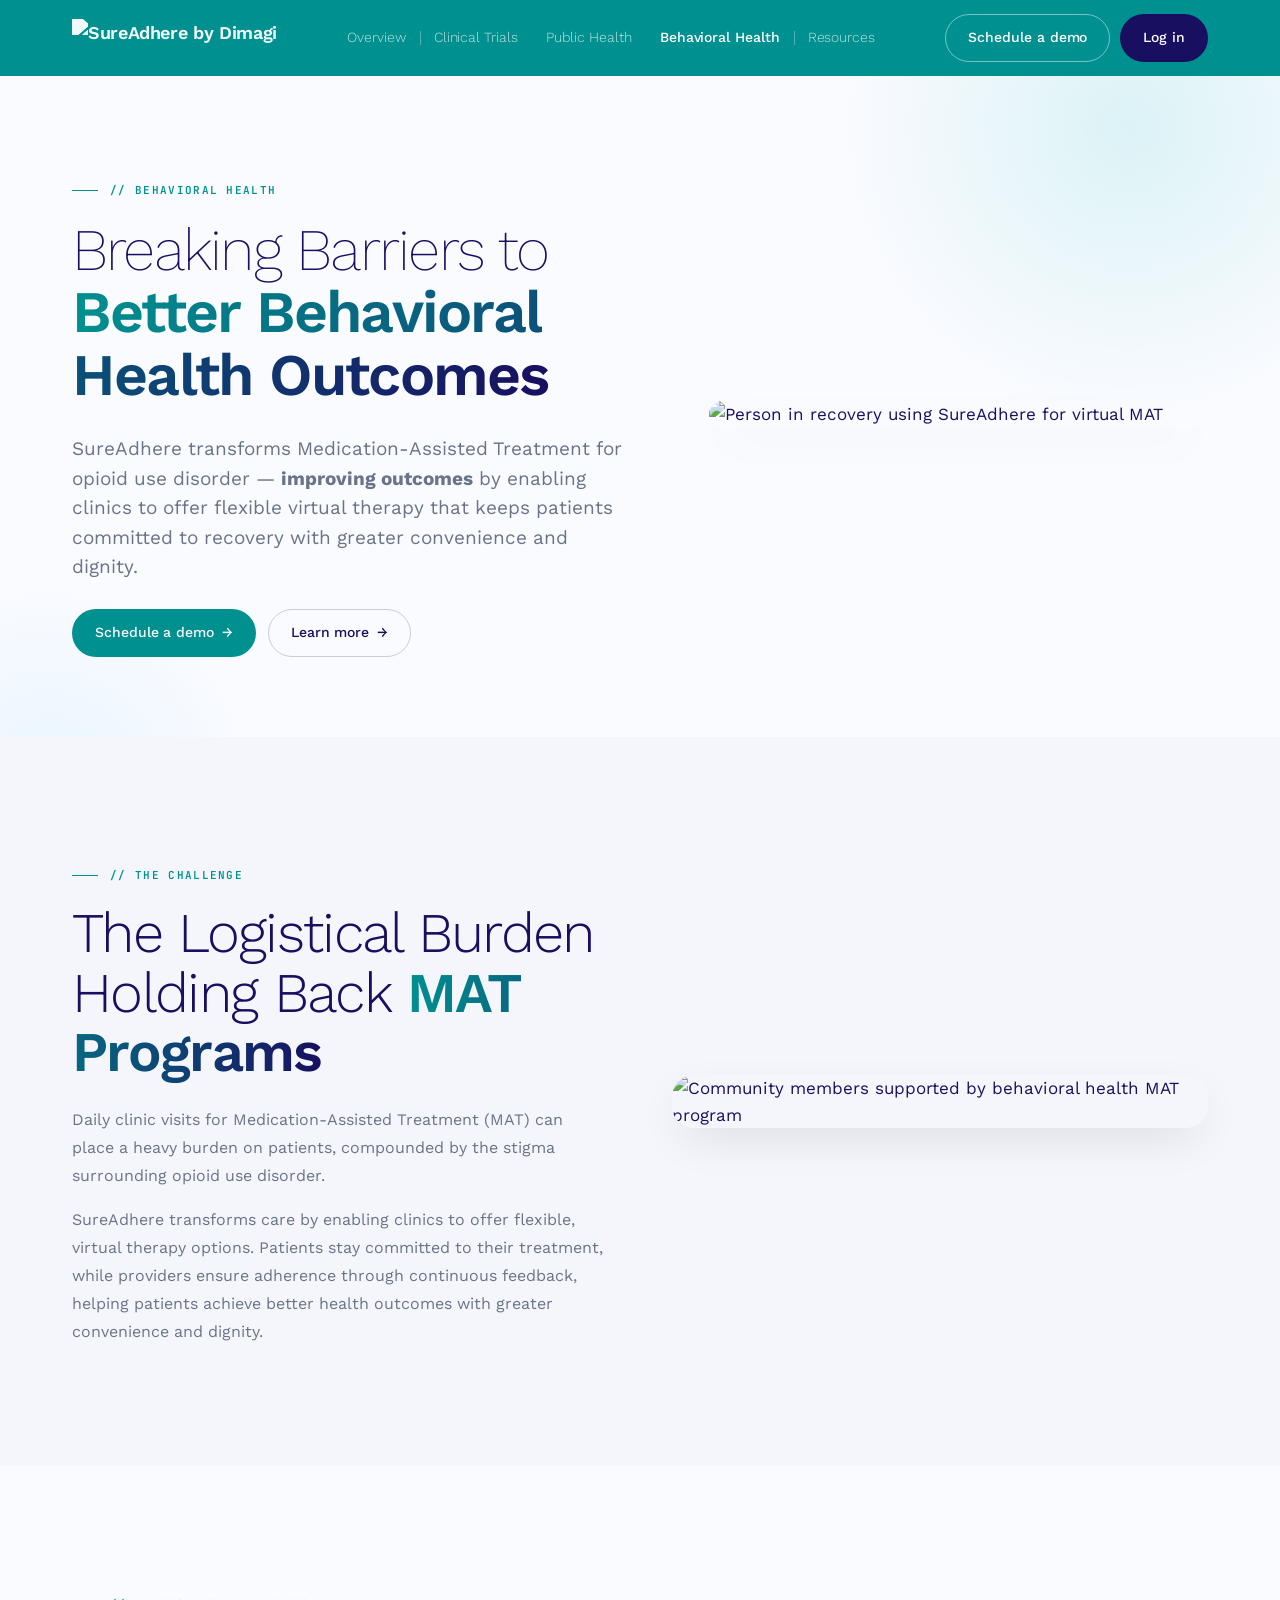
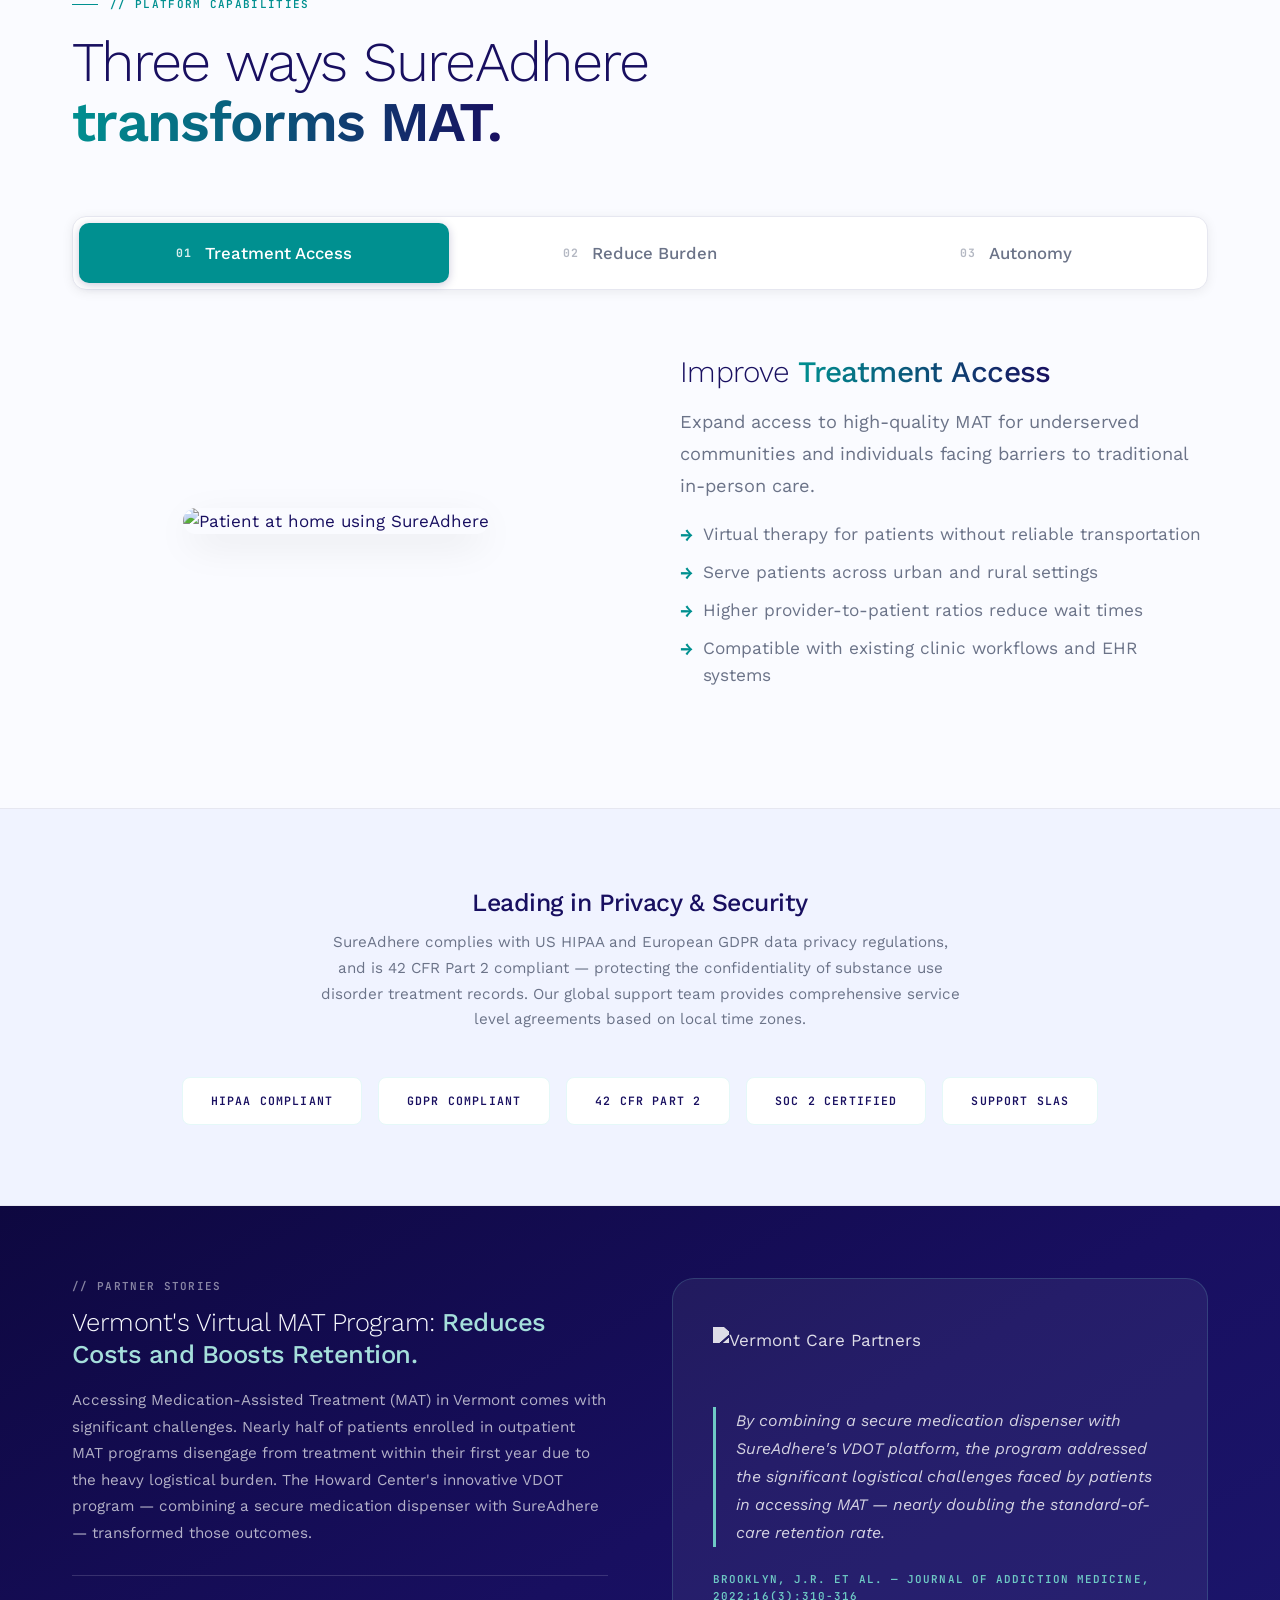
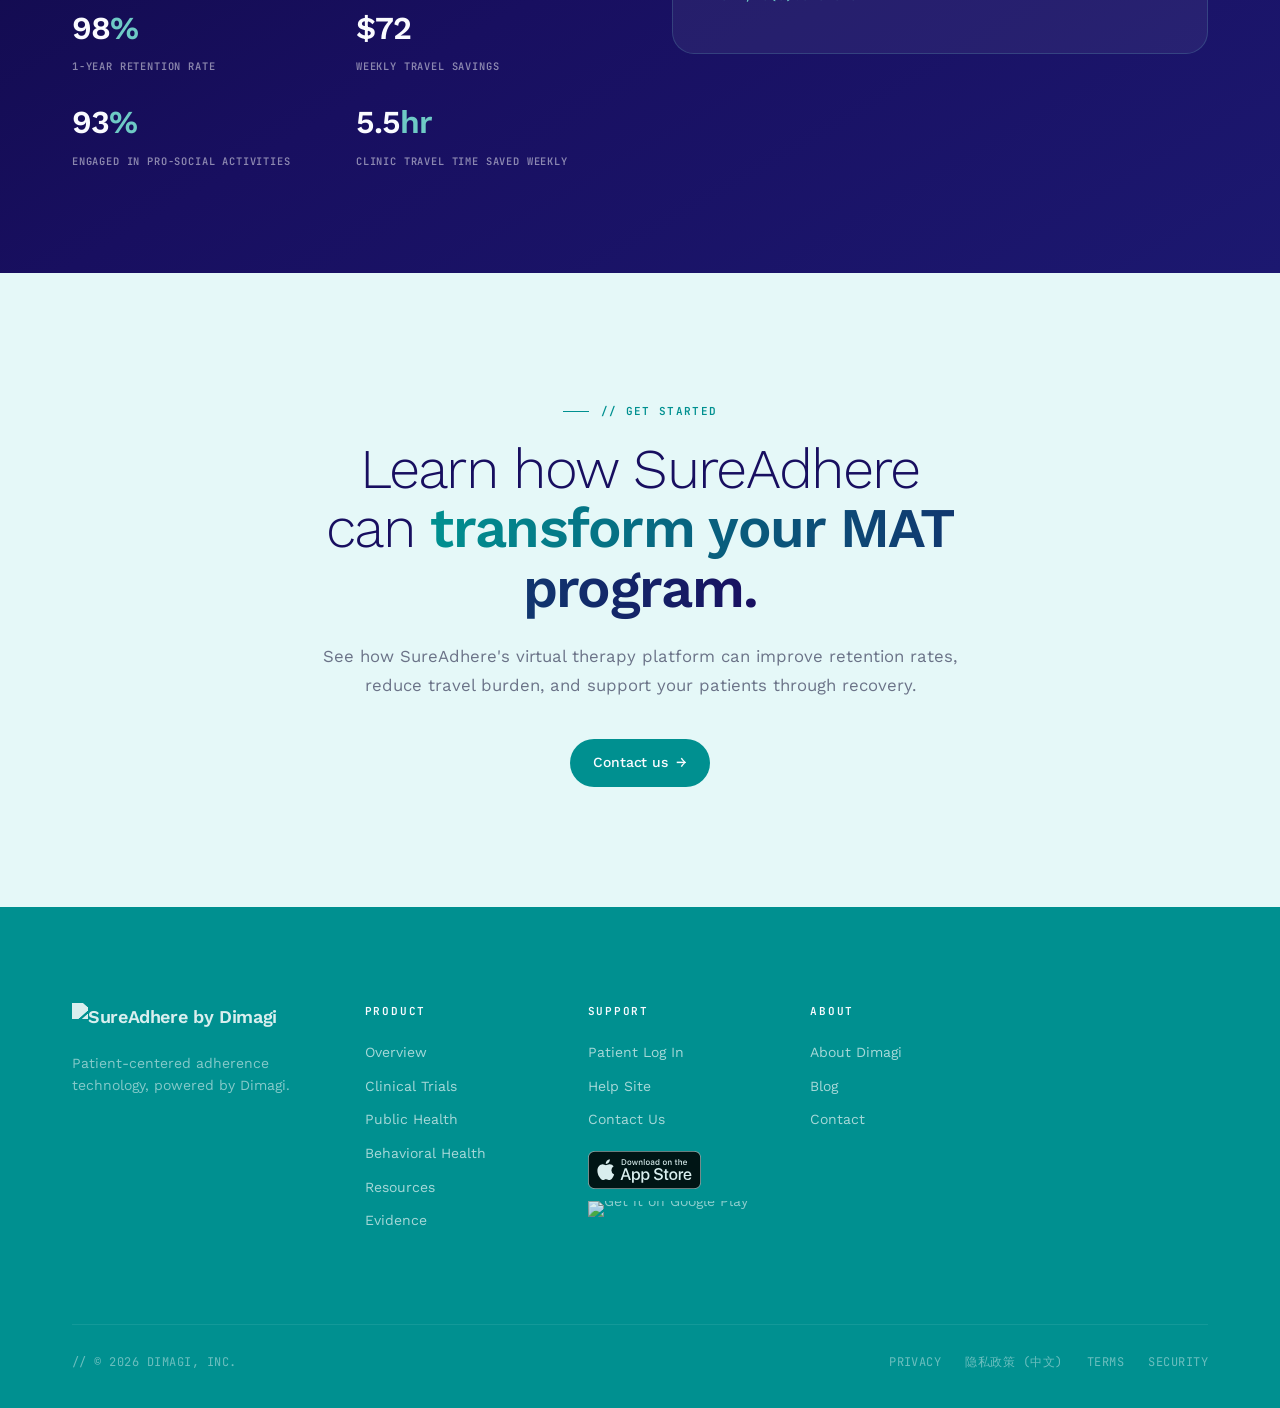
==== behavioral-health/index.html @ 82d75283 "Update SureAdhere homepage video embed and site-wide copy improvements Reverts browser chrome frame " ====
<!doctype html>
<html lang="en">
<head>
<meta charset="utf-8" />
<link rel="icon" type="image/png" href="../assets/favicon.png">
<meta name="viewport" content="width=device-width, initial-scale=1" />
<title>SureAdhere for Behavioral Health — Virtual MAT for Opioid Use Disorder</title>
<meta name="description" content="SureAdhere enables clinics to offer flexible virtual Medication-Assisted Treatment, reducing travel burden, doubling retention rates, and improving outcomes for opioid use disorder.">

<meta property="og:type" content="website">
<meta property="og:url" content="https://dimagi.com/sureadhere-behavioral-health/">
<meta property="og:title" content="SureAdhere for Behavioral Health — Virtual MAT for Opioid Use Disorder">
<meta property="og:description" content="SureAdhere transforms MAT care, reducing travel burden, doubling retention rates, and improving outcomes for opioid use disorder.">
<meta property="og:image" content="../assets/images/hero-behavioral-health.jpg">
<meta name="twitter:card" content="summary_large_image">
<link rel="preconnect" href="https://fonts.googleapis.com">
<link rel="preconnect" href="https://fonts.gstatic.com" crossorigin>
<link href="https://fonts.googleapis.com/css2?family=Work+Sans:wght@200;300;400;500;600;700&family=JetBrains+Mono:wght@400;500;600&display=swap" rel="stylesheet">
<link rel="stylesheet" href="../assets/styles.css">
<style>
  /* ── Benefit trio ── */
  .benefit-grid {
    display: grid;
    grid-template-columns: repeat(3, 1fr);
    gap: 24px;
    margin-top: 48px;
  }
  .benefit-card {
    background: var(--paper-2);
    border: 1px solid var(--line);
    border-radius: var(--radius-lg);
    padding: 40px 36px;
    display: flex;
    flex-direction: column;
    gap: 14px;
    text-align: center;
    align-items: center;
  }
  .benefit-card img {
    width: 64px; height: 64px;
    object-fit: contain;
  }
  .benefit-card h3 {
    font-size: 1.1rem;
    font-weight: 500;
  }
  .benefit-card p {
    font-size: 0.92rem;
    color: var(--muted);
    line-height: 1.7;
  }
  @media (max-width: 860px) {
    .benefit-grid { grid-template-columns: 1fr; }
  }

  /* ── Impact stats ── */
  .impact-stats {
    display: grid;
    grid-template-columns: repeat(3, 1fr);
    gap: 24px;
    margin-top: 48px;
  }
  .impact-stat {
    background: var(--paper-2);
    border: 1px solid var(--line);
    border-radius: var(--radius-lg);
    padding: 40px 32px;
    text-align: center;
  }
  .impact-stat-val {
    font-size: clamp(2.4rem, 4vw, 3.2rem);
    font-weight: 700;
    line-height: 1;
    background: var(--grad-text);
    -webkit-background-clip: text;
    -webkit-text-fill-color: transparent;
    background-clip: text;
    margin-bottom: 10px;
  }
  .impact-stat-label {
    font-size: 0.88rem;
    color: var(--muted);
    line-height: 1.5;
  }
  .impact-stat-cite {
    font-family: var(--mono);
    font-size: 0.68rem;
    color: var(--muted-soft);
    margin-top: 8px;
    letter-spacing: 0.04em;
  }
  @media (max-width: 860px) {
    .impact-stats { grid-template-columns: 1fr 1fr; }
  }
  @media (max-width: 500px) {
    .impact-stats { grid-template-columns: 1fr; }
  }

  /* ── Compliance band (matches Clinical Trials) ── */
  .ct-compliance-band {
    background: var(--paper-cool);
    border-top: 1px solid var(--line);
    border-bottom: 1px solid var(--line);
    padding: 80px 0;
  }
  .ct-compliance-head {
    text-align: center;
    margin-bottom: 44px;
  }
  .ct-compliance-head h3 {
    font-size: 1.55rem;
    font-weight: 500;
    margin: 0 0 12px;
  }
  .ct-compliance-head p {
    color: var(--muted);
    font-size: 0.95rem;
    max-width: 640px;
    margin: 0 auto;
    line-height: 1.7;
  }
  .ct-compliance-items {
    display: flex;
    align-items: center;
    justify-content: center;
    gap: 16px;
    flex-wrap: wrap;
  }
  .ct-compliance-badge {
    font-family: var(--mono);
    font-size: 0.72rem;
    font-weight: 600;
    letter-spacing: 0.1em;
    text-transform: uppercase;
    color: var(--indigo-deep);
    background: var(--paper-2);
    border: 1px solid var(--indigo-soft);
    border-radius: var(--radius-sm);
    padding: 14px 28px;
  }

  /* ── Partner stories (dark purple) ── */
  .partner-stories-dark {
    background: linear-gradient(150deg, #0E0840 0%, #180F60 50%, #1C1870 100%);
    padding: 72px 0;
    color: var(--paper);
  }
  .partner-stories-dark .eyebrow { color: rgba(255,255,255,0.5); }
  .partner-stories-dark .section-title { color: var(--paper); }
  .partner-stories-dark .section-title em {
    background: linear-gradient(90deg, #6ECAC5 0%, #A5DFDB 100%);
    -webkit-background-clip: text;
    -webkit-text-fill-color: transparent;
    background-clip: text;
  }
  .story-featured {
    display: grid;
    grid-template-columns: 1fr 1fr;
    gap: 64px;
    align-items: start;
    margin-top: 0;
  }
  .story-featured-copy .story-label {
    font-family: var(--mono);
    font-size: 0.68rem;
    font-weight: 700;
    letter-spacing: 0.14em;
    text-transform: uppercase;
    color: #6ECAC5;
    margin-bottom: 16px;
  }
  .story-featured-copy h3 {
    font-size: clamp(1.3rem, 2vw, 1.7rem);
    font-weight: 300;
    letter-spacing: -0.02em;
    color: var(--paper);
    margin-bottom: 16px;
    line-height: 1.25;
  }
  .story-featured-copy h3 em {
    font-style: normal;
    font-weight: 500;
    color: #A5DFDB;
    background: none;
    -webkit-background-clip: unset;
    background-clip: unset;
    -webkit-text-fill-color: #A5DFDB;
  }
  .story-featured-copy > p {
    font-size: 0.95rem;
    color: rgba(255,255,255,0.68);
    line-height: 1.75;
    margin: 0 0 28px;
  }
  .story-stats {
    display: grid;
    grid-template-columns: repeat(2, 1fr);
    gap: 24px 32px;
    padding-top: 28px;
    border-top: 1px solid rgba(255,255,255,0.15);
    margin-bottom: 32px;
  }
  .story-stat-num {
    font-size: 2rem;
    font-weight: 600;
    letter-spacing: -0.03em;
    color: var(--paper);
  }
  .story-stat-num span { color: #6ECAC5; }
  .story-stat-lbl {
    font-family: var(--mono);
    font-size: 0.65rem;
    font-weight: 600;
    letter-spacing: 0.08em;
    text-transform: uppercase;
    color: rgba(255,255,255,0.5);
    margin-top: 5px;
  }
  .story-featured-visual {
    background: rgba(255,255,255,0.06);
    border: 1px solid rgba(110,202,197,0.2);
    border-radius: var(--radius-lg);
    padding: 48px 40px;
    display: flex;
    flex-direction: column;
    gap: 24px;
  }
  .story-featured-logo {
    height: 56px;
    width: auto;
    object-fit: contain;
    filter: brightness(0) invert(1);
    opacity: 0.85;
    align-self: flex-start;
  }
  .story-quote-text {
    font-size: 1rem;
    line-height: 1.75;
    color: rgba(255,255,255,0.8);
    font-style: italic;
    border-left: 3px solid #6ECAC5;
    padding-left: 20px;
    margin: 0;
  }
  .story-quote-attr {
    font-family: var(--mono);
    font-size: 0.68rem;
    font-weight: 600;
    letter-spacing: 0.1em;
    text-transform: uppercase;
    color: #6ECAC5;
  }
  @media (max-width: 860px) {
    .story-featured { grid-template-columns: 1fr; gap: 40px; }
  }
</style>
</head>
<body class="page--solutions">

<!-- ───── NAV ───── -->
<div class="nav-wrap">
  <div class="container">
    <nav class="primary">
      <a class="logo" href="../index.html">
        <img src="../assets/images/sureadhere-logo-full-color.png" alt="SureAdhere by Dimagi" style="height:38px;width:auto;filter:brightness(0) invert(1);opacity:0.95;">
      </a>
      <div class="nav-links">
        <a href="../index.html">Overview</a>
        <a href="../clinical-trials/index.html" class="nav-sep">Clinical Trials</a>
        <a href="../public-health/index.html">Public Health</a>
        <a href="../behavioral-health/index.html" class="nav-active">Behavioral Health</a>
        <a href="../resources/index.html" class="nav-sep">Resources</a>
      </div>
      <div class="nav-cta">
        <a class="btn btn-ghost" href="https://dimagi.com/contact/" target="_blank" rel="noopener">Schedule a demo</a>
        <a class="btn btn-primary" href="https://sureadhere.b2clogin.com//sureadhere.onmicrosoft.com/oauth2/v2.0/authorize?p=B2C_1_Conditional_MFA&client_id=38aa61ae-2f80-49d8-8566-8aa090b2711f&nonce=defaultNonce&redirect_uri=https%3A%2F%2Fsecure.sureadhere.com&scope=openid&response_type=id_token&prompt=login" target="_blank" rel="noopener">Log in</a>
      </div>
      <button class="nav-hamburger" aria-label="Open menu">
        <span></span><span></span><span></span>
      </button>
    </nav>
  </div>
</div>

<!-- ───── HERO ───── -->
<section class="hero" style="padding:96px 0 80px;">
  <div class="container">
    <div class="hero-grid">
      <div>
        <span class="eyebrow">// BEHAVIORAL HEALTH</span>
        <h1 class="hero-title">
          Breaking Barriers to <em>Better Behavioral Health Outcomes</em>
        </h1>
        <p class="hero-sub">
          SureAdhere transforms Medication-Assisted Treatment for opioid use disorder — <strong>improving outcomes</strong> by enabling clinics to offer flexible virtual therapy that keeps patients committed to recovery with greater convenience and dignity.
        </p>
        <div class="hero-ctas">
          <a class="btn btn-indigo btn-arrow" href="https://dimagi.com/contact/" target="_blank" rel="noopener">Schedule a demo</a>
          <a class="btn btn-ghost btn-arrow" href="#features">Learn more</a>
        </div>
      </div>
      <div class="hero-image">
        <img src="../assets/images/hero-behavioral-health.jpg" alt="Person in recovery using SureAdhere for virtual MAT" style="border-radius:var(--radius-lg);box-shadow:0 16px 48px -12px rgba(0,0,0,0.18);">
      </div>
    </div>
  </div>
</section>

<!-- ───── INTRO COPY ───── -->
<section class="section warm">
  <div class="container">
    <div style="display:grid;grid-template-columns:1fr 1fr;gap:64px;align-items:center;">
      <div>
        <span class="eyebrow">// THE CHALLENGE</span>
        <h2 class="section-title">The Logistical Burden Holding Back <em>MAT Programs</em></h2>
        <p style="color:var(--muted);font-size:1rem;line-height:1.75;margin:24px 0 16px;">
          Daily clinic visits for Medication-Assisted Treatment (MAT) can place a heavy burden on patients, compounded by the stigma surrounding opioid use disorder.
        </p>
        <p style="color:var(--muted);font-size:1rem;line-height:1.75;margin:0;">
          SureAdhere transforms care by enabling clinics to offer flexible, virtual therapy options. Patients stay committed to their treatment, while providers ensure adherence through continuous feedback, helping patients achieve better health outcomes with greater convenience and dignity.
        </p>
      </div>
      <div>
        <img src="../assets/images/bh-community.jpg" alt="Community members supported by behavioral health MAT program" style="border-radius:var(--radius-lg);box-shadow:0 16px 48px -12px rgba(0,0,0,0.14);" loading="lazy">
      </div>
    </div>
  </div>
</section>

<!-- ───── HOW IT HELPS (tabs) ───── -->
<style>
  .cap-tabs {
    display: flex; gap: 6px;
    background: #fff; border: 1px solid var(--line);
    border-radius: 14px; padding: 6px;
    box-shadow: 0 2px 12px rgba(0,0,0,0.07);
    margin-bottom: 0;
  }
  .cap-tab {
    flex: 1; display: flex; align-items: center; justify-content: center; gap: 12px;
    padding: 20px 24px; border-radius: 10px;
    border: none; background: transparent; cursor: pointer;
    font-family: var(--sans); font-size: 1.05rem; font-weight: 500;
    color: var(--muted); transition: all 0.2s ease;
  }
  .cap-tab:hover { background: var(--paper-2); color: var(--ink); }
  .cap-tab.active { background: var(--indigo); color: #fff; box-shadow: 0 2px 10px rgba(24,15,96,0.22); }
  .cap-tab-num {
    font-family: var(--mono); font-size: 0.72rem; font-weight: 700;
    letter-spacing: 0.1em; opacity: 0.5;
  }
  .cap-tab.active .cap-tab-num { opacity: 0.85; }
  .cap-panel { display: none; }
  .cap-panel.active {
    display: grid; grid-template-columns: 1fr 1fr;
    gap: 80px; align-items: center; padding-top: 64px;
  }
  .cap-panel-img { order: -1; display: flex; align-items: center; justify-content: center; }
  .cap-panel-img img { max-width: 100%; height: auto; object-fit: contain; display: block; }
  .cap-panel-copy h3 { font-size: 1.86rem; font-weight: 300; letter-spacing: -0.02em; line-height: 1.2; margin: 0 0 16px; }
  .cap-panel-copy h3 em { font-style: normal; font-weight: 500; background: var(--grad-text); -webkit-background-clip: text; -webkit-text-fill-color: transparent; background-clip: text; }
  .cap-panel-copy p { font-size: 1.14rem; color: var(--muted); line-height: 1.75; margin: 0 0 20px; }
  .cap-panel-copy ul { margin: 0; padding: 0; list-style: none; display: flex; flex-direction: column; gap: 10px; }
  .cap-panel-copy ul li { display: flex; align-items: flex-start; gap: 10px; font-size: 1.08rem; color: var(--muted); }
  .cap-panel-copy ul li::before { content: "→"; color: var(--indigo); font-weight: 600; flex-shrink: 0; margin-top: 1px; }
  @media (max-width: 860px) {
    .cap-panel.active { grid-template-columns: 1fr; gap: 36px; }
    .cap-panel-img { order: -1; }
    .cap-tab { font-size: 0.88rem; padding: 14px 12px; }
  }
  @media (max-width: 560px) {
    .cap-tabs { flex-direction: column; border-radius: 10px; gap: 4px; }
    .cap-tab { justify-content: flex-start; border-radius: 8px; padding: 14px 16px; font-size: 0.95rem; }
  }
</style>
<section class="section" id="features">
  <div class="container">
    <div class="section-head">
      <span class="eyebrow">// PLATFORM CAPABILITIES</span>
      <h2 class="section-title">Three ways SureAdhere <em>transforms MAT.</em></h2>
    </div>

    <div class="cap-tabs">
      <button class="cap-tab active" data-tab="bh-tab-access">
        <span class="cap-tab-num">01</span> Treatment Access
      </button>
      <button class="cap-tab" data-tab="bh-tab-burden">
        <span class="cap-tab-num">02</span> Reduce Burden
      </button>
      <button class="cap-tab" data-tab="bh-tab-autonomy">
        <span class="cap-tab-num">03</span> Autonomy
      </button>
    </div>

    <div id="bh-tab-access" class="cap-panel active">
      <div class="cap-panel-copy">
        <h3>Improve <em>Treatment Access</em></h3>
        <p>Expand access to high-quality MAT for underserved communities and individuals facing barriers to traditional in-person care.</p>
        <ul>
          <li>Virtual therapy for patients without reliable transportation</li>
          <li>Serve patients across urban and rural settings</li>
          <li>Higher provider-to-patient ratios reduce wait times</li>
          <li>Compatible with existing clinic workflows and EHR systems</li>
        </ul>
      </div>
      <div class="cap-panel-img">
        <img src="../assets/images/bh-home.webp" alt="Patient at home using SureAdhere" loading="lazy" style="max-height:552px;border-radius:var(--radius-lg);box-shadow:0 12px 40px -8px rgba(0,0,0,0.18);">
      </div>
    </div>

    <div id="bh-tab-burden" class="cap-panel">
      <div class="cap-panel-copy">
        <h3>Reduce <em>Treatment Burden</em></h3>
        <p>Overcome the time, cost, and travel burdens associated with in-person MAT through secure and reliable remote treatment support.</p>
        <ul>
          <li>Patients record doses via video from home — no clinic commute</li>
          <li>Saves patients an average of 5.5 hours of travel per week</li>
          <li>Reduces median weekly travel costs by $72</li>
          <li>Real-time alerts for providers when a dose is missed</li>
        </ul>
      </div>
      <div class="cap-panel-img">
        <img src="../assets/images/bh-step-2.png" alt="SureAdhere web quick actions dashboard" loading="lazy" style="max-height:518px;">
      </div>
    </div>

    <div id="bh-tab-autonomy" class="cap-panel">
      <div class="cap-panel-copy">
        <h3>Increase <em>Autonomy</em></h3>
        <p>Help patients take charge of their recovery with a platform that fits seamlessly into their lives, offering flexibility and convenience throughout treatment.</p>
        <ul>
          <li>Flexible dosing windows that adapt to patients' schedules</li>
          <li>Secure in-app messaging for discreet, stigma-free communication</li>
          <li>Treatment calendar and progress tracking for self-monitoring</li>
          <li>Multilingual and offline-capable for diverse patient needs</li>
        </ul>
      </div>
      <div class="cap-panel-img">
        <img src="../assets/images/bh-step-3.png" alt="SureAdhere patient mobile symptoms screen" loading="lazy" style="max-height:604px;">
      </div>
    </div>

  </div>
</section>

<!-- ───── SECURITY & COMPLIANCE ───── -->
<div class="ct-compliance-band">
  <div class="container">
    <div class="ct-compliance-head">
      <h3>Leading in Privacy &amp; Security</h3>
      <p>SureAdhere complies with US HIPAA and European GDPR data privacy regulations, and is 42 CFR Part 2 compliant — protecting the confidentiality of substance use disorder treatment records. Our global support team provides comprehensive service level agreements based on local time zones.</p>
    </div>
    <div class="ct-compliance-items">
      <span class="ct-compliance-badge">HIPAA Compliant</span>
      <span class="ct-compliance-badge">GDPR Compliant</span>
      <span class="ct-compliance-badge">42 CFR Part 2</span>
      <span class="ct-compliance-badge">SOC 2 Certified</span>
      <span class="ct-compliance-badge">Support SLAs</span>
    </div>
  </div>
</div>

<!-- ───── VERMONT PARTNER STORY ───── -->
<section id="impact" class="partner-stories-dark">
  <div class="container">
    <div class="story-featured">
      <div class="story-featured-copy">
        <span class="eyebrow" style="display:block;margin-bottom:12px;">// PARTNER STORIES</span>
<h3>Vermont's Virtual MAT Program: <em>Reduces Costs and Boosts Retention.</em></h3>
        <p>Accessing Medication-Assisted Treatment (MAT) in Vermont comes with significant challenges. Nearly half of patients enrolled in outpatient MAT programs disengage from treatment within their first year due to the heavy logistical burden. The Howard Center's innovative VDOT program — combining a secure medication dispenser with SureAdhere — transformed those outcomes.</p>
        <div class="story-stats">
          <div>
            <div class="story-stat-num">98<span>%</span></div>
            <div class="story-stat-lbl">1-Year Retention Rate</div>
          </div>
          <div>
            <div class="story-stat-num">$72</div>
            <div class="story-stat-lbl">Weekly Travel Savings</div>
          </div>
          <div>
            <div class="story-stat-num">93<span>%</span></div>
            <div class="story-stat-lbl">Engaged in Pro-Social Activities</div>
          </div>
          <div>
            <div class="story-stat-num">5.5<span>hr</span></div>
            <div class="story-stat-lbl">Clinic Travel Time Saved Weekly</div>
          </div>
        </div>
      </div>

      <div class="story-featured-visual">
        <img class="story-featured-logo" src="../assets/images/logo-vermont-care.png" alt="Vermont Care Partners" loading="lazy">
        <p class="story-quote-text">
          By combining a secure medication dispenser with SureAdhere's VDOT platform, the program addressed the significant logistical challenges faced by patients in accessing MAT — nearly doubling the standard-of-care retention rate.
        </p>
        <div class="story-quote-attr">Brooklyn, J.R. et al. — Journal of Addiction Medicine, 2022;16(3):310-316</div>
      </div>
    </div>
  </div>
</section>


<!-- ───── CTA ───── -->
<section class="section" style="background:var(--indigo-soft);text-align:center;">
  <div class="container" style="max-width:700px;">
    <span class="eyebrow">// GET STARTED</span>
    <h2 class="section-title" style="margin-bottom:24px;">Learn how SureAdhere can <em>transform your MAT program.</em></h2>
    <p style="color:var(--muted);font-size:1.05rem;margin-bottom:40px;line-height:1.7;">
      See how SureAdhere's virtual therapy platform can improve retention rates, reduce travel burden, and support your patients through recovery.
    </p>
    <div style="display:flex;gap:16px;justify-content:center;flex-wrap:wrap;">
      <a class="btn btn-indigo btn-arrow" href="https://dimagi.com/contact/" target="_blank" rel="noopener">Contact us</a>
    </div>
  </div>
</section>

<!-- ───── FOOTER ───── -->
<footer>
  <div class="container">
    <div class="footer-grid">
      <div class="footer-brand">
        <div class="logo" style="gap:10px;">
          <img src="../assets/images/sureadhere-logo-full-color.png" alt="SureAdhere by Dimagi" style="height:30px;width:auto;filter:brightness(0) invert(1);opacity:0.85;">
        </div>
        <p>Patient-centered adherence technology, powered by Dimagi.</p>
      </div>
      <div class="footer-col">
        <h5>Product</h5>
        <ul>
          <li><a href="../index.html">Overview</a></li>
          <li><a href="../clinical-trials/index.html" class="nav-sep">Clinical Trials</a></li>
          <li><a href="../public-health/index.html">Public Health</a></li>
          <li><a href="index.html">Behavioral Health</a></li>
          <li><a href="../resources/index.html" class="nav-sep">Resources</a></li>
          <li><a href="../publications/index.html">Evidence</a></li>
        </ul>
      </div>
      <div class="footer-col">
        <h5>Support</h5>
        <ul>
          <li><a href="https://sureadhere.b2clogin.com//sureadhere.onmicrosoft.com/oauth2/v2.0/authorize?p=B2C_1_Conditional_MFA&client_id=38aa61ae-2f80-49d8-8566-8aa090b2711f&nonce=defaultNonce&redirect_uri=https%3A%2F%2Fsecure.sureadhere.com&scope=openid&response_type=id_token&prompt=login" target="_blank" rel="noopener">Patient Log In</a></li>
          <li><a href="https://dimagi.atlassian.net/wiki/spaces/sa/overview" target="_blank" rel="noopener">Help Site</a></li>
          <li><a href="https://dimagi.com/contact/" target="_blank" rel="noopener">Contact Us</a></li>
        </ul>
          <div class="footer-badges">
            <a href="https://apps.apple.com/us/app/sureadhere-by-dimagi/id6444502883" target="_blank" rel="noopener"><img src="../assets/images/badge-app-store.svg" alt="Download on the App Store" class="badge-apple"></a>
            <a href="https://play.google.com/store/apps/details?id=com.dimagi.sureadhere&hl=en_US" target="_blank" rel="noopener"><img src="../assets/images/badge-google-play.png" alt="Get it on Google Play" class="badge-google"></a>
          </div>
      </div>
      <div class="footer-col">
        <h5>About</h5>
        <ul>
          <li><a href="https://dimagi.com/" target="_blank" rel="noopener">About Dimagi</a></li>
          <li><a href="https://dimagi.com/blog/" target="_blank" rel="noopener">Blog</a></li>
          <li><a href="https://dimagi.com/contact/" target="_blank" rel="noopener">Contact</a></li>
        </ul>
      </div>
    </div>
    <div class="footer-bottom">
      <span>// &copy; 2026 DIMAGI, INC.</span>
      <span style="display:flex;gap:24px;flex-wrap:wrap;">
        <a href="../privacy-policy/index.html">PRIVACY</a>
        <a href="../privacy-policy-chinese/index.html">隐私政策 (中文)</a>
        <a href="https://dimagi.com/terms-of-service/" target="_blank" rel="noopener">TERMS</a>
        <a href="https://dimagi.safebase.us/" target="_blank" rel="noopener">SECURITY</a>
      </span>
    </div>
  </div>
</footer>


<script>
(function () {
  var ham = document.querySelector('.nav-hamburger');
  if (ham) {
    ham.addEventListener('click', function () {
      this.classList.toggle('is-open');
      document.querySelector('.nav-links').classList.toggle('is-open');
      document.querySelector('.nav-cta').classList.toggle('is-open');
    });
  }

  document.querySelectorAll('.cap-tab').forEach(function (btn) {
    btn.addEventListener('click', function () {
      var target = this.getAttribute('data-tab');
      document.querySelectorAll('.cap-tab').forEach(function (t) { t.classList.remove('active'); });
      document.querySelectorAll('.cap-panel').forEach(function (p) { p.classList.remove('active'); });
      this.classList.add('active');
      var panel = document.getElementById(target);
      if (panel) panel.classList.add('active');
    });
  });
})();
</script>
</body>
</html>
---- assets/styles.css ----
:root {
  /* Inks - very deep navy/indigo */
  --ink: #180F60;
  --ink-2: #180F60;
  --deep-purple: #044845;

  /* Light surfaces */
  --paper: #FAFBFF;
  --paper-2: #FFFFFF;
  --paper-warm: #F5F6FB;
  --paper-cool: #F0F3FF;
  --line: #E6E7F0;
  --rule: #C9CCE0;

  /* Brand */
  --indigo: #009090;
  --indigo-deep: #180F60;
  --indigo-soft: #E5F8F8;
  --sky: #50C4FF;
  --sky-tint: #EBF5FF;

  /* Indigo scale (CommCare HQ B5) — for per-page header gradients */
  --indigo-300: #4DBBBA;
  --indigo-400: #009090;
  --indigo-500: #009090;
  --indigo-600: #180F60;

  /* Muted */
  --muted: #6B7388;
  --muted-soft: #9DA3B5;

  /* Gradients */
  --grad: linear-gradient(135deg, var(--indigo-deep) 0%, var(--indigo) 50%, var(--sky) 100%);
  --grad-text: linear-gradient(90deg, #180F60 0%, #009090 55%, #50C4FF 100%);
  --grad-text-on-dark: linear-gradient(90deg, #FFFFFF 0%, #50C4FF 100%);
  --grad-deep: linear-gradient(135deg, #0A0930 0%, #180F60 50%, #1A2060 100%);

  /* Fonts */
  --sans: 'Work Sans', -apple-system, BlinkMacSystemFont, 'Helvetica Neue', Arial, sans-serif;
  --mono: 'JetBrains Mono', 'SF Mono', Menlo, monospace;

  /* Radii */
  --radius-sm: 8px;
  --radius: 14px;
  --radius-lg: 22px;
}
* { box-sizing: border-box; }
html, body { margin: 0; padding: 0; }
body {
  font-family: var(--sans);
  color: var(--ink);
  background: var(--paper);
  font-size: 17px;
  line-height: 1.55;
  -webkit-font-smoothing: antialiased;
  font-weight: 400;
}
a { color: inherit; text-decoration: none; }
a:hover { color: var(--indigo); }
img, svg { max-width: 100%; display: block; }
.container { max-width: 1200px; margin: 0 auto; padding: 0 32px; }

/* Per-page header gradient overrides (override --grad-text scoped to body class) */
body.page--solutions    { --grad-text: linear-gradient(90deg, var(--indigo-500) 0%, var(--indigo-600) 100%); }
body.page--pricing      { --grad-text: linear-gradient(90deg, var(--indigo-400) 0%, var(--indigo-500) 100%); }
body.page--platform     { --grad-text: linear-gradient(90deg, var(--indigo-300) 0%, var(--indigo-400) 100%); }
body.page--get-started  { --grad-text: linear-gradient(90deg, var(--indigo-600) 0%, #180F60 100%); }
body.page--resources    { --grad-text: linear-gradient(90deg, var(--indigo-600) 0%, var(--indigo-500) 100%); }
body.page--enterprise   { --grad-text: linear-gradient(90deg, var(--indigo-600) 0%, var(--indigo-500) 100%); }
body.page--providers    { --grad-text: linear-gradient(90deg, var(--indigo-500) 0%, var(--indigo-400) 100%); }

/* ---- HEADINGS (Connect-style: light weight + gradient em) ---- */
h1, h2 {
  margin: 0;
  color: var(--ink);
  letter-spacing: -0.025em;
  line-height: 1.08;
  font-weight: 300;
}
h3 {
  margin: 0;
  color: var(--ink);
  letter-spacing: -0.02em;
  line-height: 1.15;
  font-weight: 400;
}
h4 {
  margin: 0;
  color: var(--ink);
  font-weight: 500;
  letter-spacing: -0.01em;
}
h1 em, h2 em, h3 em {
  font-style: normal;
  background: var(--grad-text);
  -webkit-background-clip: text;
  -webkit-text-fill-color: transparent;
  background-clip: text;
  font-weight: 600;
}
.on-dark h1 em, .on-dark h2 em, .on-dark h3 em,
.section.dark h1 em, .section.dark h2 em, .section.dark h3 em {
  background: var(--grad-text-on-dark);
  -webkit-background-clip: text;
  -webkit-text-fill-color: transparent;
  background-clip: text;
}

/* ---- EYEBROW (mono, bar prefix) ---- */
.eyebrow {
  display: inline-flex;
  align-items: center;
  gap: 12px;
  font-family: var(--mono);
  font-size: 11px;
  font-weight: 600;
  letter-spacing: 0.12em;
  text-transform: uppercase;
  color: var(--indigo);
  margin-bottom: 20px;
}
.eyebrow::before {
  content: '';
  width: 26px;
  height: 1px;
  background: var(--indigo);
}
.eyebrow.on-dark { color: rgba(80,196,255,0.85); }
.eyebrow.on-dark::before { background: rgba(80,196,255,0.7); }
.eyebrow.muted { color: var(--muted); }
.eyebrow.muted::before { background: var(--muted); }

/* ---- NAV ---- */
.nav-wrap {
  position: sticky; top: 0; z-index: 50;
  background: #009090;
  border-bottom: none;
}
nav.primary {
  display: flex; align-items: center; justify-content: space-between;
  height: 76px;
}
.logo {
  display: flex; align-items: center; gap: 10px;
  font-weight: 600; font-size: 18px; letter-spacing: -0.02em;
  color: #fff;
}
.nav-wrap .logo-img { filter: brightness(0) invert(1); opacity: 0.95; }
.logo-img {
  height: 36px; width: auto;
  display: block;
}
.logo-img.invert {
  filter: brightness(0) invert(1);
  opacity: 0.95;
}
/* legacy CSS-drawn mark, kept as fallback */
.logo-mark {
  width: 32px; height: 32px;
  background: var(--grad);
  border-radius: 8px;
  position: relative;
}
.logo-mark::after {
  content: ""; position: absolute; inset: 7px;
  background: rgba(255,255,255,0.95);
  clip-path: polygon(0 60%, 30% 60%, 30% 30%, 60% 30%, 60% 0, 100% 0, 100% 100%, 0 100%);
  border-radius: 2px;
}
.nav-links {
  display: flex; gap: 28px; align-items: center;
  font-size: 14px; font-weight: 300;
  letter-spacing: -0.005em;
}
.nav-links a { color: rgba(255,255,255,0.75); transition: color 120ms; }
.nav-links a:hover { color: #fff; }
.nav-links a:active { color: rgba(255,255,255,0.6); }
.nav-links a.nav-active { color: #fff; font-weight: 500; }

/* ---- SOLUTIONS INLINE GROUP ---- */
.nav-sol-group {
  display: flex;
  align-items: center;
  gap: 18px;
  border-left: 1px solid rgba(255,255,255,0.18);
  border-right: 1px solid rgba(255,255,255,0.18);
  padding: 0 24px;
}
.nav-sol-label {
  font-size: 9px;
  font-weight: 600;
  letter-spacing: 0.14em;
  text-transform: uppercase;
  color: rgba(255,255,255,0.4);
  white-space: nowrap;
  flex-shrink: 0;
  text-decoration: none;
  transition: color 120ms;
}
.nav-sol-label:hover { color: rgba(255,255,255,0.72); }
.nav-links .nav-sol-label { color: rgba(255,255,255,0.4); }
.nav-links .nav-sol-label:hover { color: rgba(255,255,255,0.72); }

/* ---- NAV SECTION DIVIDERS ---- */
.nav-links a.nav-sep {
  position: relative;
}
.nav-links a.nav-sep::before {
  content: '';
  position: absolute;
  left: -14px;
  top: 50%;
  transform: translateY(-50%);
  height: 14px;
  width: 1px;
  background: rgba(255,255,255,0.3);
}

.nav-cta { display: flex; gap: 10px; align-items: center; }
.nav-wrap .btn-ghost { color: #fff; border-color: rgba(255,255,255,0.45); }
.nav-wrap .btn-ghost:hover { border-color: #fff; }
.nav-wrap .btn-primary { background: #180F60; color: #fff; }
.nav-wrap .btn-primary:hover { background: #0F0A45; transform: translateY(-1px); }

/* ---- MOBILE NAV HAMBURGER ---- */
.nav-hamburger {
  display: none;
  flex-direction: column;
  justify-content: center;
  align-items: center;
  gap: 5px;
  background: none;
  border: none;
  cursor: pointer;
  padding: 8px;
  margin-left: 8px;
  border-radius: 6px;
}
.nav-hamburger span {
  display: block;
  width: 22px;
  height: 2px;
  background: rgba(255,255,255,0.9);
  border-radius: 2px;
  transition: transform 0.22s ease, opacity 0.22s ease;
  transform-origin: center;
}
.nav-hamburger.is-open span:nth-child(1) { transform: translateY(7px) rotate(45deg); }
.nav-hamburger.is-open span:nth-child(2) { opacity: 0; transform: scaleX(0); }
.nav-hamburger.is-open span:nth-child(3) { transform: translateY(-7px) rotate(-45deg); }

.btn {
  display: inline-flex; align-items: center; gap: 8px;
  padding: 12px 22px; border-radius: 999px;
  font-weight: 500; font-size: 14px;
  font-family: inherit;
  transition: all 150ms ease;
  border: 1px solid transparent; cursor: pointer;
  white-space: nowrap;
  letter-spacing: -0.005em;
}
.btn-primary {
  background: var(--ink); color: var(--paper);
}
.btn-primary:hover { background: #007575; color: #fff; transform: translateY(-1px); }
.btn-ghost {
  background: transparent; color: var(--ink); border-color: var(--rule);
}
.btn-ghost:hover { background: var(--ink); color: #fff; border-color: var(--ink); transform: translateY(-1px); }
.btn-indigo {
  background: var(--indigo); color: var(--paper);
}
.btn-indigo:hover { background: var(--indigo-deep); color: #fff; transform: translateY(-1px); }
.btn-on-dark {
  background: var(--paper); color: var(--ink);
}
.btn-on-dark:hover { background: #007575; color: #fff; transform: translateY(-1px); }
.btn-arrow::after { content: "→"; font-weight: 500; transition: transform 150ms; }
.btn-arrow:hover::after { transform: translateX(3px); }

/* ---- HERO ---- */
.hero {
  padding: 120px 0 96px;
  position: relative; overflow: hidden;
}
.hero::before {
  content: ""; position: absolute;
  top: -300px; right: -200px; width: 700px; height: 700px;
  background: radial-gradient(circle, rgba(0,182,181,0.12) 0%, transparent 60%);
  pointer-events: none;
}
.hero::after {
  content: ""; position: absolute;
  bottom: -300px; left: -200px; width: 500px; height: 500px;
  background: radial-gradient(circle, rgba(80,196,255,0.10) 0%, transparent 60%);
  pointer-events: none;
}
.hero-grid {
  display: grid; grid-template-columns: 1.15fr 1fr;
  gap: 64px; align-items: center;
  position: relative; z-index: 1;
}
h1.hero-title {
  font-size: clamp(38px, 4.6vw, 60px);
  line-height: 1.06; letter-spacing: -0.03em;
  font-weight: 200;
  margin: 0 0 28px;
}
.hero-sub {
  font-size: 19px; color: var(--muted);
  margin: 0 0 28px; max-width: 560px;
  font-weight: 400;
}
.hero-tagline {
  font-family: var(--mono);
  font-size: 13px; font-weight: 500;
  color: var(--ink-2);
  margin: 0 0 40px;
  padding: 14px 18px;
  background: var(--indigo-soft);
  border-left: 2px solid var(--indigo);
  border-radius: 0 var(--radius-sm) var(--radius-sm) 0;
  letter-spacing: -0.005em;
  display: inline-block;
}
.hero-ctas { display: flex; gap: 12px; flex-wrap: wrap; }

/* Dark hero variant — homepage indigo-saturated header */
.hero.hero-dark {
  background: #009090;
  color: var(--paper);
  padding: 96px 0 88px;
}
.hero.hero-dark::before {
  background: radial-gradient(circle, rgba(80,196,255,0.18) 0%, transparent 60%);
}
.hero.hero-dark::after {
  background: radial-gradient(circle, rgba(255,255,255,0.06) 0%, transparent 60%);
}
.hero.hero-dark h1.hero-title { color: var(--paper); }
.hero.hero-dark h1.hero-title em {
  background: linear-gradient(90deg, #FFFFFF 0%, #A5DFDB 100%);
  -webkit-background-clip: text;
  -webkit-text-fill-color: transparent;
  background-clip: text;
  font-weight: 600;
}
.hero.hero-dark .hero-sub {
  color: rgba(255,255,255,0.78);
  max-width: 600px;
}

/* Ghost button on dark backgrounds */
.btn-ghost-on-dark {
  background: transparent;
  color: var(--paper);
  border: 1px solid rgba(255,255,255,0.32);
}
.btn-ghost-on-dark:hover {
  border-color: rgba(255,255,255,0.6);
  color: #fff;
  background: rgba(255,255,255,0.14);
  transform: translateY(-1px);
}

/* Hero image (right column on dark hero) */
.hero-image {
  position: relative;
  width: 100%;
  display: flex;
  align-items: center;
  justify-content: center;
}
.hero-image img {
  width: 100%;
  height: auto;
  max-width: 560px;
  display: block;
}

/* Demo video in How It Works (legacy) */
.how-video {
  margin: 0 auto 64px;
  max-width: 880px;
}

/* Platform overview · text-left, video-right */
.platform-grid {
  display: grid;
  grid-template-columns: 1fr 1.1fr;
  gap: 72px;
  align-items: center;
}
.platform-copy { max-width: 520px; }
.platform-copy .section-title {
  font-size: clamp(32px, 3.4vw, 44px);
  margin-bottom: 24px;
}
.platform-lede {
  font-size: 17px;
  line-height: 1.6;
  color: var(--ink-2);
  margin: 0 0 28px;
}
.platform-claims {
  display: flex;
  flex-direction: column;
  gap: 6px;
  border-left: 2px solid var(--indigo);
  padding-left: 18px;
}
.platform-claim {
  font-size: 17px;
  color: var(--muted);
  margin: 0;
  line-height: 1.45;
}
.platform-claim strong {
  color: var(--ink);
  font-weight: 600;
  background: var(--grad-text);
  -webkit-background-clip: text;
  -webkit-text-fill-color: transparent;
  background-clip: text;
}
.platform-video { width: 100%; }

/* hero stats strip (Connect-style, light, top of page) */
.hero-stats {
  padding: 0 0 80px;
  background: var(--paper);
}
.hero-stats-grid {
  display: grid;
  grid-template-columns: repeat(4, 1fr);
  border-top: 1px solid var(--line);
  border-bottom: 1px solid var(--line);
}
.hero-stats-cell {
  padding: 32px 24px;
  border-right: 1px solid var(--line);
}
.hero-stats-cell:last-child { border-right: 0; }
.hero-stats-num {
  font-size: clamp(34px, 3.4vw, 44px);
  font-weight: 200;
  line-height: 1;
  letter-spacing: -0.02em;
  color: var(--ink);
  margin-bottom: 12px;
  font-feature-settings: "tnum";
}
.hero-stats-num span { color: var(--indigo); font-weight: 300; }
.hero-stats-lbl {
  font-size: 13px;
  font-weight: 400;
  color: var(--muted);
  line-height: 1.4;
  letter-spacing: 0;
}

/* On-dark variant — embedded in purple hero */
.hero-stats--on-dark {
  padding: 0;
  margin-top: 72px;
  background: transparent;
}
.hero-stats--on-dark .hero-stats-grid {
  border-top: 1px solid rgba(255,255,255,0.18);
  border-bottom: 1px solid rgba(255,255,255,0.18);
}
.hero-stats--on-dark .hero-stats-cell {
  border-right: 1px solid rgba(255,255,255,0.14);
}
.hero-stats--on-dark .hero-stats-cell:last-child { border-right: 0; }
.hero-stats--on-dark .hero-stats-num { color: var(--paper); }
.hero-stats--on-dark .hero-stats-num span { color: var(--sky); }
.hero-stats--on-dark .hero-stats-lbl { color: rgba(255,255,255,0.62); }

/* hero video */
.hero-video {
  position: relative;
  width: 100%;
}
.video-frame {
  position: relative;
  width: 100%;
  aspect-ratio: 16 / 9;
  border-radius: var(--radius-lg);
  overflow: hidden;
  background: var(--ink);
  box-shadow: 0 40px 80px -20px rgba(10,6,32,0.45), 0 16px 32px -8px rgba(10,6,32,0.20);
}
.video-frame::before {
  content: ""; position: absolute; inset: -1px;
  border-radius: var(--radius-lg);
  padding: 1px;
  background: linear-gradient(135deg, rgba(0,182,181,0.40), rgba(80,196,255,0.20) 50%, rgba(10,6,32,0.20));
  -webkit-mask: linear-gradient(#000 0 0) content-box, linear-gradient(#000 0 0);
  -webkit-mask-composite: xor;
  mask-composite: exclude;
  pointer-events: none;
  z-index: 2;
}
.video-frame iframe {
  position: absolute;
  inset: 0;
  width: 100%;
  height: 100%;
  border: 0;
}

/* product mockup */
.product-mock {
  position: relative;
  aspect-ratio: 4 / 5;
  width: 100%;
  background: var(--grad-deep);
  border-radius: var(--radius-lg);
  padding: 28px;
  box-shadow: 0 40px 80px -20px rgba(10,6,32,0.50), 0 16px 32px -8px rgba(10,6,32,0.20);
  overflow: hidden;
}
.product-mock::before {
  content: ""; position: absolute; inset: 0;
  background:
    radial-gradient(circle at 20% 0%, rgba(80,196,255,0.30), transparent 50%),
    radial-gradient(circle at 100% 100%, rgba(0,182,181,0.35), transparent 50%);
  pointer-events: none;
}
.mock-card {
  position: relative; z-index: 1;
  background: rgba(255,255,255,0.97);
  border-radius: 12px;
  padding: 18px;
  margin-bottom: 12px;
  box-shadow: 0 8px 16px -4px rgba(0,0,0,0.15);
}
.mock-card-head {
  display: flex; justify-content: space-between; align-items: center;
  font-size: 12px; color: var(--muted);
  margin-bottom: 14px;
}
.mock-pill {
  display: inline-block; font-size: 11px; font-weight: 600;
  padding: 3px 8px; border-radius: 999px;
  background: var(--indigo-soft); color: var(--indigo-deep);
  font-family: var(--mono); letter-spacing: 0.04em;
}
.mock-form-row {
  display: flex; justify-content: space-between; align-items: center;
  padding: 10px 0; border-bottom: 1px solid var(--line);
  font-size: 13px;
}
.mock-form-row:last-child { border-bottom: 0; }
.mock-form-row strong { font-weight: 600; color: var(--ink); }
.mock-form-row span { color: var(--muted); font-family: var(--mono); font-size: 12px; }
.mock-bar {
  height: 6px; background: var(--line); border-radius: 3px; overflow: hidden;
  margin-top: 10px;
}
.mock-bar > i {
  display: block; height: 100%;
  background: var(--grad);
  border-radius: 3px;
}
.mock-stat-grid {
  display: grid; grid-template-columns: 1fr 1fr; gap: 10px;
  margin-top: 14px;
}
.mock-stat {
  background: var(--paper-warm); border-radius: 8px; padding: 12px 14px;
}
.mock-stat .num { font-size: 22px; font-weight: 500; color: var(--ink); letter-spacing: -0.02em; }
.mock-stat .lbl { font-size: 11px; color: var(--muted); margin-top: 2px; font-family: var(--mono); letter-spacing: 0.04em; }

.mock-floating {
  position: absolute; z-index: 2;
  background: white; border-radius: 12px;
  padding: 14px 18px;
  box-shadow: 0 16px 36px -8px rgba(10,6,32,0.40);
  display: flex; align-items: center; gap: 12px;
  font-size: 14px;
}
.mock-floating.f1 { top: 18%; right: -8%; }
.mock-floating.f2 { bottom: 14%; left: -10%; }
.mock-dot { width: 10px; height: 10px; border-radius: 50%; background: var(--indigo); }
.mock-dot.sky { background: var(--sky); }

/* ---- LOGO MARQUEE ---- */
.logo-strip {
  padding: 72px 0 80px;
  background: var(--paper-warm);
  border-top: 1px solid var(--line);
  border-bottom: 1px solid var(--line);
  overflow: hidden;
}
.logo-strip-label {
  text-align: center;
  font-family: var(--mono);
  font-size: 11px; font-weight: 600;
  letter-spacing: 0.16em;
  text-transform: uppercase;
  color: var(--muted);
  margin: 0 0 44px;
}
.logo-marquee {
  position: relative;
  -webkit-mask-image: linear-gradient(to right, transparent 0%, black 8%, black 92%, transparent 100%);
  mask-image: linear-gradient(to right, transparent 0%, black 8%, black 92%, transparent 100%);
}
.logo-track {
  display: flex; gap: 0;
  animation: marquee 70s linear infinite;
  width: max-content;
}
.logo-set {
  display: flex; align-items: center; gap: 72px;
  flex-shrink: 0; padding-right: 72px;
}
.logo-org {
  font-size: 20px; font-weight: 500;
  color: var(--ink-2);
  white-space: nowrap;
  letter-spacing: -0.01em;
  opacity: 0.85;
  transition: opacity 200ms, color 200ms;
}
.logo-org:hover { opacity: 1; color: var(--indigo); }
.logo-org-img {
  height: 56px;
  width: auto;
  max-width: 220px;
  object-fit: contain;
  filter: grayscale(1) contrast(0.85);
  opacity: 0.55;
  transition: filter 250ms ease, opacity 250ms ease;
  flex-shrink: 0;
}
.logo-org-img:hover {
  filter: grayscale(0) contrast(1);
  opacity: 1;
}
@keyframes marquee {
  from { transform: translateX(0); }
  to { transform: translateX(-50%); }
}

/* ---- STATS (DARK BAND for boldness) ---- */
.stats {
  padding: 120px 0;
  background: var(--ink);
  color: var(--paper);
  position: relative; overflow: hidden;
}
.stats::before {
  content: ""; position: absolute;
  top: -200px; right: -200px; width: 600px; height: 600px;
  background: radial-gradient(circle, rgba(0,182,181,0.30), transparent 60%);
  pointer-events: none;
}
.stats::after {
  content: ""; position: absolute;
  bottom: -200px; left: -100px; width: 500px; height: 500px;
  background: radial-gradient(circle, rgba(80,196,255,0.15), transparent 60%);
  pointer-events: none;
}
.stats > .container { position: relative; z-index: 1; }
.stats h2 { color: var(--paper); }
.stats .stats-lede {
  font-size: 19px; color: rgba(255,255,255,0.70);
  max-width: 620px; margin-bottom: 64px;
}
.stats-grid {
  display: grid; grid-template-columns: repeat(4, 1fr); gap: 24px;
}
.stat-card {
  padding: 36px 28px;
  background: rgba(255,255,255,0.04);
  border: 1px solid rgba(255,255,255,0.10);
  border-radius: var(--radius);
  transition: all 200ms;
  backdrop-filter: blur(10px);
}
.stat-card:hover {
  transform: translateY(-3px);
  background: rgba(255,255,255,0.06);
  border-color: var(--sky);
}
.stat-num {
  font-size: 64px; font-weight: 200; line-height: 1;
  letter-spacing: -0.04em; color: var(--paper);
  font-feature-settings: "tnum";
}
.stat-num span { color: var(--sky); font-weight: 300; }
.stat-lbl {
  margin-top: 16px; font-size: 14px; color: rgba(255,255,255,0.70);
  line-height: 1.5;
  font-family: var(--mono); letter-spacing: 0.02em;
}

/* ---- SECTION ---- */
.section { padding: 120px 0; }
.section.dark {
  background: var(--ink);
  background-image: var(--grad-deep);
  color: var(--paper);
  position: relative;
  overflow: hidden;
}
.section.dark::before {
  content: ""; position: absolute; inset: 0;
  background:
    radial-gradient(50% 80% at 100% 50%, rgba(0,182,181,0.40), transparent 65%),
    radial-gradient(40% 70% at 0% 50%, rgba(80,196,255,0.16), transparent 70%);
  pointer-events: none;
}
.section.dark > .container { position: relative; z-index: 1; }
.section.dark.partner-stories {
  background: #0b0d2a;
  background-image: none;
}
.section.dark.partner-stories::before { display: none; }
.section.warm { background: var(--paper-warm); }
.section.cool { background: var(--paper-cool); }
.section-head { max-width: 760px; margin-bottom: 64px; }
h2.section-title {
  font-size: clamp(36px, 4.4vw, 56px);
  line-height: 1.06; letter-spacing: -0.03em;
  font-weight: 300; margin: 0 0 24px;
}
.section.dark h2.section-title { color: var(--paper); }
.section-lede {
  font-size: 19px; color: var(--muted);
  max-width: 640px;
}
.section.dark .section-lede { color: rgba(255,255,255,0.70); }

/* ---- 3-PILLAR FLOW (homepage — open horizontal walkthrough, no card chrome) ---- */
.pillar-grid {
  display: grid;
  grid-template-columns: repeat(3, 1fr);
  gap: 56px;
  position: relative;
  margin-top: 8px;
}
/* Connector line + arrows running across the top of the numbered steps */
.pillar-grid::before {
  content: '';
  position: absolute;
  top: 28px;
  left: calc(16.66% + 30px);
  right: calc(16.66% + 30px);
  height: 2px;
  background-image: linear-gradient(to right, var(--rule) 50%, transparent 50%);
  background-size: 12px 2px;
  background-repeat: repeat-x;
  z-index: 0;
}

.pillar-card {
  background: transparent;
  border: 0;
  border-radius: 0;
  padding: 0;
  display: flex;
  flex-direction: column;
  gap: 22px;
  position: relative;
  z-index: 1;
  overflow: visible;
  text-align: center;
  align-items: center;
  transition: transform 240ms;
}
.pillar-card::before { content: none; }
.pillar-card:hover { transform: translateY(-4px); border: 0; box-shadow: none; }

/* Numbered step marker (sits on the connector line) */
.pillar-num {
  display: flex;
  flex-direction: column;
  align-items: center;
  gap: 14px;
  font-family: var(--mono);
  font-size: 11px; font-weight: 700;
  letter-spacing: 0.16em; text-transform: uppercase;
  color: var(--ink);
  margin: 0;
}
.pillar-step {
  width: 56px; height: 56px;
  border-radius: 50%;
  background: var(--paper-2);
  border: 2px solid var(--indigo);
  color: var(--indigo);
  display: inline-flex; align-items: center; justify-content: center;
  font-family: var(--mono);
  font-size: 18px; font-weight: 700;
  letter-spacing: 0.02em;
  box-shadow: 0 4px 14px -6px rgba(0,182,181,0.30);
  transition: background 220ms, color 220ms, transform 220ms;
}
.pillar-card:hover .pillar-step {
  background: var(--indigo);
  color: var(--paper);
  transform: scale(1.06);
}
.pillar-step-label {
  font-size: 11px; font-weight: 700;
  color: var(--indigo-deep);
  letter-spacing: 0.18em;
}

/* Open visual canvas — no surrounding card */
.pillar-visual {
  width: 100%;
  height: 220px;
  display: flex;
  align-items: center;
  justify-content: center;
  background: linear-gradient(135deg, var(--paper-warm) 0%, var(--paper-cool) 100%);
  border-radius: var(--radius-lg);
  overflow: hidden;
  position: relative;
}
.pillar-visual img {
  max-width: 92%;
  max-height: 100%;
  width: auto; height: auto;
  object-fit: contain;
  display: block;
}
.pillar-visual--tall {
  background: linear-gradient(135deg, #0A0930 0%, #1A2060 100%);
}
.pillar-visual--tall img { max-height: 92%; }

.pillar-title {
  font-size: 24px; line-height: 1.18;
  letter-spacing: -0.02em;
  font-weight: 500;
  margin: 4px 0 0;
  color: var(--ink);
}
.pillar-body {
  font-size: 15.5px; color: var(--muted);
  margin: 0;
  line-height: 1.55;
  max-width: 36ch;
}
.pillar-tags {
  display: flex; flex-wrap: wrap; gap: 6px;
  justify-content: center;
  padding-top: 6px;
  border: 0;
}
.pillar-tag {
  font-family: var(--mono);
  font-size: 10.5px; font-weight: 500;
  padding: 4px 10px;
  border-radius: 999px;
  background: var(--paper-warm);
  color: var(--ink-2);
  letter-spacing: 0.04em;
}
.pillar-cta {
  display: flex; justify-content: center;
  margin-top: 72px;
}

@media (max-width: 980px) {
  .pillar-grid::before { display: none; }
  .pillar-grid { gap: 56px; }
}

/* ---- GET STARTED · PATH CARDS ---- */
.path-grid {
  display: grid; grid-template-columns: repeat(3, 1fr); gap: 24px;
  margin-top: 16px;
}
.path-card {
  background: var(--paper-2);
  border: 1px solid var(--line);
  border-radius: var(--radius-lg);
  padding: 0 0 36px;
  display: flex; flex-direction: column; gap: 24px;
  transition: all 200ms;
  position: relative;
  overflow: hidden;
}
.path-card > *:not(.path-visual):not(.path-badge) { padding-left: 36px; padding-right: 36px; }
/* Illustrated header — full-bleed colored strip with SVG icon */
.path-visual {
  height: 132px;
  display: flex; align-items: center; justify-content: center;
  border-bottom: 1px solid var(--line);
  position: relative;
  overflow: hidden;
}
.path-visual svg { width: 80px; height: 80px; opacity: 0.95; }
.path-visual::after {
  content: ""; position: absolute;
  inset: 0;
  background-image: radial-gradient(circle at 25% 30%, rgba(255,255,255,0.18) 0%, transparent 50%);
  pointer-events: none;
}
.path-visual--photo {
  height: 168px;
  background: var(--ink);
}
.path-visual--photo img {
  width: 100%; height: 100%;
  object-fit: cover;
  display: block;
}
.path-visual--photo::after {
  background-image: linear-gradient(180deg, rgba(10,6,32,0) 55%, rgba(10,6,32,0.32) 100%);
}
/* First content child needs top padding once we removed the card's outer top padding */
.path-card .path-num { padding-top: 28px; }

/* Variant: Build Solo (light teal/sky) */
.path-card--solo .path-visual {
  background: linear-gradient(135deg, #E0F0FA 0%, #C7DDF5 100%);
}
.path-card--solo .path-visual svg { color: var(--indigo-deep); }
.path-card--solo .path-meta { border-left-color: #4A8DC7; }
.path-card--solo .path-num { color: #2E6FB0; }

/* Variant: Customer Success (indigo / featured) */
.path-card--cs .path-visual {
  background: linear-gradient(135deg, #E7E9FB 0%, #A5DFDB 100%);
}
.path-card--cs .path-visual svg { color: var(--indigo); }
.path-card--cs .path-meta { border-left-color: var(--indigo); }
.path-card--cs .path-num { color: var(--indigo); }

/* Variant: Providers (deep purple) */
.path-card--providers .path-visual {
  background: linear-gradient(135deg, #180F60 0%, #009090 100%);
}
.path-card--providers .path-visual svg { color: rgba(255,255,255,0.92); }
.path-card--providers .path-meta { border-left-color: var(--deep-purple); }
.path-card--providers .path-num { color: var(--deep-purple); }

/* Uniform path-meta box across all cards */
.path-card .path-desc { min-height: 132px; }
.path-card .path-meta { min-height: 76px; justify-content: center; }
.path-card.featured {
  border-color: var(--indigo);
  box-shadow: 0 24px 48px -16px rgba(0,182,181,0.20);
}
.path-card.featured::before {
  content: ""; position: absolute;
  top: 0; left: 0; right: 0; height: 3px;
  background: var(--grad);
}
.path-card:hover {
  transform: translateY(-4px);
  border-color: var(--indigo);
  box-shadow: 0 28px 56px -16px rgba(10,6,32,0.18);
}
.path-badge {
  position: absolute;
  top: 14px; left: 50%;
  transform: translateX(-50%);
  font-family: var(--mono);
  font-size: 10.5px; font-weight: 700;
  padding: 6px 14px; border-radius: 999px;
  background: var(--ink); color: var(--paper);
  letter-spacing: 0.14em;
  text-transform: uppercase;
  white-space: nowrap;
  box-shadow: 0 6px 16px -6px rgba(10,6,32,0.45);
  z-index: 2;
}
.path-num {
  font-family: var(--mono);
  font-size: 11px; font-weight: 600;
  letter-spacing: 0.16em;
  text-transform: uppercase;
  color: var(--indigo);
}
.path-name {
  font-size: 32px; line-height: 1.1;
  letter-spacing: -0.025em;
  font-weight: 300;
  margin: 0;
  color: var(--ink);
}
.path-name em {
  font-style: normal;
  background: var(--grad-text);
  -webkit-background-clip: text;
  -webkit-text-fill-color: transparent;
  background-clip: text;
  font-weight: 600;
}
.path-desc {
  font-size: 16px; color: var(--muted);
  line-height: 1.55; margin: 0;
}
.path-meta {
  display: flex; flex-direction: column; gap: 4px;
  padding: 14px 16px;
  background: var(--paper-warm); border-radius: var(--radius-sm);
  border-left: 2px solid var(--indigo);
}
.path-meta-label {
  font-family: var(--mono);
  font-size: 10px; font-weight: 600; letter-spacing: 0.12em;
  text-transform: uppercase; color: var(--muted);
}
.path-meta-value {
  font-size: 17px; color: var(--ink); font-weight: 500;
  letter-spacing: -0.01em;
}
.path-features {
  list-style: none; padding: 0; margin: 0;
  display: flex; flex-direction: column; gap: 10px;
  flex: 1;
}
.path-features li {
  font-size: 14px; color: var(--muted);
  line-height: 1.5;
  padding-left: 22px; position: relative;
}
.path-features li::before {
  content: ""; position: absolute;
  left: 0; top: 6px;
  width: 14px; height: 10px;
  background-image: url("data:image/svg+xml,%3Csvg xmlns='http://www.w3.org/2000/svg' viewBox='0 0 14 10'%3E%3Cpath d='M2 5l3 3 7-7' stroke='%233843D0' stroke-width='2' fill='none' stroke-linecap='round' stroke-linejoin='round'/%3E%3C/svg%3E");
  background-size: contain; background-repeat: no-repeat;
}
.path-best-for {
  font-family: var(--mono);
  font-size: 11px; font-weight: 500;
  text-transform: uppercase; letter-spacing: 0.10em;
  color: var(--muted);
  padding-top: 18px; border-top: 1px solid var(--line);
}
.path-best-for strong { color: var(--ink); font-weight: 600; }
.path-card .btn { align-self: center; }

/* Onboarding tier table */
.tier-grid {
  display: grid; grid-template-columns: repeat(3, 1fr); gap: 16px;
  margin-top: 48px;
}
.tier-card {
  background: var(--paper-2);
  border: 1px solid var(--line);
  border-radius: var(--radius);
  padding: 28px 24px;
  display: flex; flex-direction: column; gap: 14px;
}
.tier-name {
  font-family: var(--mono);
  font-size: 11px; font-weight: 600;
  letter-spacing: 0.16em;
  text-transform: uppercase;
  color: var(--indigo);
}
.tier-price {
  font-size: 36px; font-weight: 300;
  letter-spacing: -0.02em;
  color: var(--ink);
  line-height: 1;
}
.tier-price span { font-size: 14px; font-weight: 500; color: var(--muted); margin-left: 6px; font-family: var(--mono); letter-spacing: 0.04em; }
.tier-tag {
  font-size: 14px; color: var(--muted);
  margin: 0;
}
.tier-features {
  list-style: none; padding: 0; margin: 0;
  display: flex; flex-direction: column; gap: 10px;
  font-size: 13px; color: var(--muted);
  border-top: 1px solid var(--line);
  padding-top: 14px;
}
.tier-features strong { color: var(--ink); font-weight: 600; }

/* Provider feature triplet */
.provider-points {
  display: grid; grid-template-columns: repeat(3, 1fr); gap: 32px;
  margin-top: 56px;
}
.provider-point {
  display: flex; flex-direction: column; gap: 10px;
}
.provider-point-num {
  font-family: var(--mono);
  font-size: 11px; font-weight: 600;
  letter-spacing: 0.16em;
  text-transform: uppercase;
  color: var(--indigo);
}
.provider-point-name {
  font-size: 22px; font-weight: 400;
  letter-spacing: -0.02em;
  color: var(--ink);
}
.provider-point-desc {
  font-size: 15px; color: var(--muted);
  line-height: 1.55;
}

/* ---- ENTERPRISE PAGE ---- */
.ent-stats {
  display: grid;
  grid-template-columns: repeat(3, 1fr);
  gap: 24px;
  margin-top: 72px;
  padding: 32px 0;
  border-top: 1px solid var(--line);
  border-bottom: 1px solid var(--line);
}
.ent-stat {
  display: flex;
  flex-direction: column;
  gap: 8px;
}
.ent-stat-num {
  font-size: 56px;
  font-weight: 200;
  letter-spacing: -0.03em;
  line-height: 1;
  color: var(--ink);
  background: var(--grad-text);
  -webkit-background-clip: text;
  -webkit-text-fill-color: transparent;
  background-clip: text;
}
.ent-stat-lbl {
  font-family: var(--mono);
  font-size: 11px;
  font-weight: 500;
  letter-spacing: 0.10em;
  text-transform: uppercase;
  color: var(--muted);
}

.barrier-grid {
  display: grid;
  grid-template-columns: repeat(2, 1fr);
  gap: 20px;
}
.barrier-card {
  background: var(--paper-2);
  border: 1px solid var(--line);
  border-left: 3px solid var(--indigo);
  border-radius: var(--radius);
  padding: 24px 28px;
}
.barrier-card h4 {
  font-size: 17px;
  font-weight: 600;
  margin: 0 0 8px;
}
.barrier-card p {
  font-size: 14.5px;
  color: var(--muted);
  margin: 0;
  line-height: 1.55;
}

.logo-grid {
  display: grid;
  grid-template-columns: repeat(4, 1fr);
  gap: 1px;
  background: var(--line);
  border: 1px solid var(--line);
  border-radius: var(--radius);
  overflow: hidden;
  margin-top: 8px;
}
.logo-cell {
  background: var(--paper-2);
  padding: 28px 16px;
  display: flex;
  align-items: center;
  justify-content: center;
  text-align: center;
  font-family: var(--mono);
  font-size: 12.5px;
  font-weight: 600;
  letter-spacing: 0.04em;
  color: var(--ink-2);
  min-height: 90px;
  transition: background 180ms;
}
.logo-cell:hover {
  background: var(--paper-warm);
  color: var(--indigo);
}
.logo-grid-note {
  margin-top: 16px;
  font-family: var(--mono);
  font-size: 11px;
  letter-spacing: 0.06em;
  text-transform: uppercase;
  color: var(--muted-soft);
  text-align: center;
}

.pillar-deep-grid {
  display: grid;
  grid-template-columns: repeat(2, 1fr);
  gap: 32px 48px;
  margin-top: 8px;
}
.pillar-deep {
  background: var(--paper-2);
  border: 1px solid var(--line);
  border-radius: var(--radius-lg);
  padding: 32px 32px 28px;
  display: flex;
  flex-direction: column;
  gap: 12px;
}
.pillar-deep-num {
  font-family: var(--mono);
  font-size: 11px;
  font-weight: 600;
  letter-spacing: 0.16em;
  text-transform: uppercase;
  color: var(--indigo);
}
.pillar-deep h3 {
  font-size: 24px;
  font-weight: 500;
  letter-spacing: -0.015em;
  margin: 0;
  line-height: 1.2;
}
.pillar-deep > p {
  font-size: 15px;
  color: var(--muted);
  margin: 0;
  line-height: 1.55;
}
.pillar-deep-list {
  list-style: none;
  padding: 0;
  margin: 4px 0 0;
  display: flex;
  flex-direction: column;
  gap: 10px;
  border-top: 1px solid var(--line);
  padding-top: 16px;
}
.pillar-deep-list li {
  font-size: 14px;
  color: var(--muted);
  line-height: 1.55;
  padding-left: 22px;
  position: relative;
}
.pillar-deep-list li::before {
  content: "";
  position: absolute;
  left: 0;
  top: 6px;
  width: 14px;
  height: 10px;
  background-image: url("data:image/svg+xml,%3Csvg xmlns='http://www.w3.org/2000/svg' viewBox='0 0 14 10'%3E%3Cpath d='M2 5l3 3 7-7' stroke='%233843D0' stroke-width='2' fill='none' stroke-linecap='round' stroke-linejoin='round'/%3E%3C/svg%3E");
  background-size: contain;
  background-repeat: no-repeat;
}
.pillar-deep-list li strong {
  color: var(--ink);
  font-weight: 600;
}

.ba-table {
  margin-top: 16px;
  border-top: 1px solid var(--line);
}
.ba-row {
  display: grid;
  grid-template-columns: 200px 1fr 1fr;
  border-bottom: 1px solid var(--line);
}
.ba-cell {
  padding: 22px 24px;
  font-size: 14.5px;
  color: var(--muted);
  line-height: 1.55;
  display: flex;
  align-items: center;
  border-left: 1px solid var(--line);
}
.ba-cell:first-child { border-left: 0; }
.ba-cell.ba-label {
  font-weight: 600;
  color: var(--ink);
  background: var(--paper-warm);
  font-size: 14px;
}
.ba-cell.ba-with {
  color: var(--ink);
  background: color-mix(in srgb, var(--indigo) 5%, var(--paper-2));
}
.ba-row.ba-head .ba-cell {
  font-family: var(--mono);
  font-size: 11px;
  font-weight: 700;
  letter-spacing: 0.14em;
  text-transform: uppercase;
}
.ba-row.ba-head .ba-cell.ba-with {
  color: var(--indigo);
  background: color-mix(in srgb, var(--indigo) 8%, var(--paper-2));
}
.ba-row.ba-head .ba-cell:not(.ba-with):not(.ba-label) {
  color: var(--muted);
  background: var(--paper-warm);
}

.ent-pricing {
  margin-top: 16px;
  background: var(--paper-2);
  border: 1px solid var(--line);
  border-radius: var(--radius-lg);
  overflow: hidden;
}
.ent-pricing-row {
  display: grid;
  grid-template-columns: 1fr 1.5fr 1.5fr;
  border-bottom: 1px solid var(--line);
}
.ent-pricing-row:last-child { border-bottom: 0; }
.ent-pricing-cell {
  padding: 20px 28px;
  font-size: 16px;
  color: var(--ink);
  display: flex;
  align-items: center;
}
.ent-pricing-cell strong {
  font-size: 22px;
  font-weight: 500;
  color: var(--indigo);
  font-feature-settings: "tnum";
}
.ent-pricing-row.ent-pricing-head .ent-pricing-cell {
  font-family: var(--mono);
  font-size: 11px;
  font-weight: 700;
  letter-spacing: 0.14em;
  text-transform: uppercase;
  color: var(--muted);
  background: var(--paper-warm);
}
.ent-pricing-example {
  margin-top: 32px;
  font-size: 14.5px;
  color: var(--muted);
  line-height: 1.6;
  max-width: 880px;
  padding-left: 16px;
  border-left: 2px solid var(--indigo);
}
.ent-pricing-example strong {
  color: var(--ink);
  font-weight: 600;
}

.timeline {
  display: grid;
  grid-template-columns: repeat(3, 1fr);
  gap: 24px;
  margin-top: 8px;
  position: relative;
}
.timeline-step {
  background: var(--paper-2);
  border: 1px solid var(--line);
  border-radius: var(--radius-lg);
  padding: 28px;
  display: flex;
  flex-direction: column;
  gap: 12px;
}
.timeline-num {
  font-family: var(--mono);
  font-size: 11px;
  font-weight: 700;
  letter-spacing: 0.16em;
  text-transform: uppercase;
  color: var(--paper);
  background: var(--ink);
  align-self: flex-start;
  padding: 6px 12px;
  border-radius: 999px;
}
.timeline-step h4 {
  font-size: 19px;
  font-weight: 500;
  letter-spacing: -0.01em;
  margin: 0;
}
.timeline-step ul {
  list-style: none;
  padding: 0;
  margin: 0;
  display: flex;
  flex-direction: column;
  gap: 10px;
}
.timeline-step li {
  font-size: 14px;
  color: var(--muted);
  line-height: 1.55;
  padding-left: 16px;
  position: relative;
}
.timeline-step li::before {
  content: "";
  position: absolute;
  left: 0;
  top: 8px;
  width: 6px;
  height: 6px;
  background: var(--indigo);
  border-radius: 50%;
}
.timeline-step li strong {
  color: var(--ink);
  font-weight: 600;
}

.case-stats {
  display: grid;
  grid-template-columns: repeat(3, 1fr);
  gap: 32px;
  margin-top: 32px;
  padding-top: 40px;
  border-top: 1px solid rgba(255,255,255,0.12);
}
.case-stat {
  display: flex;
  flex-direction: column;
  gap: 8px;
}
.case-stat-num {
  font-size: 56px;
  font-weight: 200;
  letter-spacing: -0.03em;
  line-height: 1;
  color: var(--paper);
}
.case-stat-lbl {
  font-family: var(--mono);
  font-size: 11px;
  font-weight: 500;
  letter-spacing: 0.10em;
  text-transform: uppercase;
  color: rgba(255,255,255,0.72);
}

/* ---- FAQ ACCORDION (unified, lightweight, single-column) ---- */
.faq-section { background: transparent; }
.faq-list {
  display: flex; flex-direction: column; gap: 0;
  margin-top: 32px;
  max-width: 880px;
  border-top: 1px solid var(--line);
}
.faq-item {
  border-bottom: 1px solid var(--line);
  background: transparent;
}
.faq-item summary {
  list-style: none; cursor: pointer; background: transparent;
  display: flex; align-items: center; justify-content: space-between; gap: 24px;
  padding: 22px 4px;
  font-size: 16.5px; font-weight: 300;
  color: var(--ink);
  letter-spacing: -0.005em;
  transition: color 150ms;
}
.faq-item summary::-webkit-details-marker { display: none; }
.faq-item summary:hover { color: var(--indigo); }
.faq-item summary::after {
  content: "+";
  font-family: var(--mono); font-size: 20px; font-weight: 300;
  color: var(--indigo); transition: transform 200ms;
  width: 24px; text-align: center; line-height: 1;
  flex-shrink: 0;
}
.faq-item[open] summary { font-weight: 400; }
.faq-item[open] summary::after { content: "−"; }
.faq-item .faq-body,
.faq-item p {
  font-size: 14.5px; font-weight: 300; color: var(--muted);
  line-height: 1.65; letter-spacing: -0.003em;
  padding: 0 4px 26px;
  max-width: 760px;
  margin: 0;
}

/* ---- FEATURES · HERO PLATFORM STRENGTH ROW ---- */
.strength-wrap {
  margin-top: 72px;
  padding-top: 40px;
  border-top: 1px solid var(--line);
}
.strength-head {
  margin-bottom: 32px;
  max-width: 760px;
}
.strength-title {
  font-size: 30px;
  font-weight: 300;
  letter-spacing: -0.02em;
  line-height: 1.15;
  color: var(--ink);
  margin: 0;
}
.strength-title em {
  font-style: normal;
  background: var(--grad-text);
  -webkit-background-clip: text;
  -webkit-text-fill-color: transparent;
  background-clip: text;
  font-weight: 600;
}
.strength-row {
  display: grid;
  grid-template-columns: repeat(3, 1fr);
  gap: 32px;
}
.strength-pillar {
  display: flex;
  flex-direction: column;
  gap: 8px;
}
.strength-eyebrow {
  font-family: var(--mono);
  font-size: 11px;
  font-weight: 600;
  letter-spacing: 0.14em;
  text-transform: uppercase;
  color: var(--indigo);
}
.strength-stat {
  font-size: 24px;
  font-weight: 500;
  letter-spacing: -0.02em;
  color: var(--ink);
  line-height: 1.15;
}
.strength-stat span {
  font-size: 14px;
  font-weight: 500;
  color: var(--muted);
  letter-spacing: 0;
  margin-left: 4px;
}
.strength-pillar p {
  font-size: 14.5px;
  color: var(--muted);
  line-height: 1.55;
  margin: 4px 0 0;
}

/* ---- GET STARTED · SOFTWARE PLANS PREVIEW ---- */
.plan-summary-grid {
  display: grid; grid-template-columns: repeat(4, 1fr); gap: 16px;
  margin-top: 16px;
  align-items: stretch;
}
.plan-summary-grid .plan-card {
  padding: 28px 24px 24px;
}
.plan-summary-grid .plan-blurb { min-height: 0; margin-bottom: 16px; }
.plan-summary-grid .plan-features { margin-bottom: 0; gap: 8px; }
.plan-summary-grid .plan-features li { font-size: 13px; }

.plan-resources {
  display: grid; grid-template-columns: repeat(3, 1fr); gap: 32px;
  margin-top: 64px;
  padding-top: 56px;
  border-top: 1px solid var(--line);
}
.plan-resource {
  display: flex; flex-direction: column; gap: 8px;
}
.plan-resource-num {
  font-family: var(--mono);
  font-size: 11px; font-weight: 600;
  letter-spacing: 0.16em;
  text-transform: uppercase;
  color: var(--indigo);
}
.plan-resource h4 {
  font-size: 19px; font-weight: 500;
  letter-spacing: -0.01em;
  color: var(--ink);
  margin: 0;
}
.plan-resource p {
  font-size: 14.5px; color: var(--muted);
  line-height: 1.55; margin: 0;
}

.plan-cta {
  display: flex; gap: 14px; flex-wrap: wrap;
  margin-top: 56px;
}

/* ---- GET STARTED · CS PACKAGES COMPARISON ---- */
.compare-table {
  margin-top: 48px;
  border-top: 1px solid var(--line);
}
.compare-row {
  display: grid;
  grid-template-columns: 2fr 1fr 1fr 1fr;
  border-bottom: 1px solid var(--line);
}
.compare-cell {
  padding: 18px 20px;
  font-size: 14.5px;
  color: var(--ink);
  line-height: 1.5;
  display: flex; align-items: center;
  border-left: 1px solid var(--line);
}
.compare-cell:first-child { border-left: 0; }
.compare-cell.compare-label {
  font-weight: 500;
  color: var(--ink);
  background: var(--paper-2);
}
.compare-row.compare-head .compare-cell {
  font-family: var(--mono);
  font-size: 11px;
  font-weight: 700;
  letter-spacing: 0.14em;
  text-transform: uppercase;
  color: var(--indigo);
  background: var(--paper-2);
}
.compare-row.compare-head .compare-cell.compare-label {
  color: var(--muted);
}
.compare-yes {
  display: inline-flex; align-items: center; gap: 6px;
  font-weight: 500; color: var(--ink);
}
.compare-yes::before {
  content: ""; display: inline-block;
  width: 16px; height: 12px;
  background-image: url("data:image/svg+xml,%3Csvg xmlns='http://www.w3.org/2000/svg' viewBox='0 0 16 12'%3E%3Cpath d='M2 6l4 4 8-8' stroke='%233843D0' stroke-width='2.5' fill='none' stroke-linecap='round' stroke-linejoin='round'/%3E%3C/svg%3E");
  background-size: contain; background-repeat: no-repeat;
}
.compare-no {
  color: var(--muted-soft);
  font-family: var(--mono);
  font-size: 16px;
}

/* ---- GET STARTED · ENTERPRISE BAND ---- */
.enterprise-stats {
  display: grid; grid-template-columns: repeat(3, 1fr); gap: 32px;
  margin-top: 16px;
  padding: 40px 0;
  border-top: 1px solid var(--line);
  border-bottom: 1px solid var(--line);
}
.enterprise-stat {
  display: flex; flex-direction: column; gap: 6px;
}
.enterprise-stat-num {
  font-size: 56px; font-weight: 200;
  letter-spacing: -0.03em;
  line-height: 1;
  color: var(--ink);
  background: var(--grad-text);
  -webkit-background-clip: text;
  -webkit-text-fill-color: transparent;
  background-clip: text;
}
.enterprise-stat-lbl {
  font-family: var(--mono);
  font-size: 11px; font-weight: 500;
  letter-spacing: 0.10em;
  text-transform: uppercase;
  color: var(--muted);
}

.enterprise-grid {
  display: grid; grid-template-columns: repeat(2, 1fr); gap: 36px 56px;
  margin-top: 56px;
}
.enterprise-feature {
  display: flex; flex-direction: column; gap: 10px;
  padding-top: 22px;
  border-top: 2px solid var(--ink);
}
.enterprise-feature-num {
  font-family: var(--mono);
  font-size: 11px; font-weight: 600;
  letter-spacing: 0.16em;
  text-transform: uppercase;
  color: var(--indigo);
}
.enterprise-feature h4 {
  font-size: 22px; font-weight: 500;
  letter-spacing: -0.015em;
  color: var(--ink);
  margin: 0;
}
.enterprise-feature p {
  font-size: 15px; color: var(--muted);
  line-height: 1.55; margin: 0;
}

/* ---- FEATURE ROWS (kept for future Features page) ---- */
.feature-row {
  display: grid; grid-template-columns: 1fr 1fr; gap: 80px;
  align-items: center; padding: 72px 0;
  border-top: 1px solid var(--line);
}
.feature-row:last-child { border-bottom: 1px solid var(--line); }
.feature-row.reverse > .feature-visual { order: -1; }
.feature-num {
  font-family: var(--mono);
  font-size: 12px; color: var(--indigo);
  font-weight: 600; letter-spacing: 0.12em;
  text-transform: uppercase;
  margin-bottom: 16px;
}
h3.feature-title {
  font-size: 36px; line-height: 1.12; letter-spacing: -0.025em;
  font-weight: 400; margin: 0 0 20px;
}
.feature-body { font-size: 17px; color: var(--muted); margin: 0 0 24px; }
.feature-list { list-style: none; padding: 0; margin: 0 0 28px; }
.feature-list li {
  padding: 12px 0; border-top: 1px solid var(--line);
  display: flex; align-items: flex-start; gap: 14px;
  font-size: 15px; color: var(--muted);
}
.feature-list li::before {
  content: ""; flex-shrink: 0;
  width: 18px; height: 18px; border-radius: 4px;
  background: var(--indigo-soft);
  background-image: url("data:image/svg+xml,%3Csvg xmlns='http://www.w3.org/2000/svg' viewBox='0 0 18 18'%3E%3Cpath d='M4 9.5l3 3 7-7' stroke='%232832A0' stroke-width='2' fill='none' stroke-linecap='round' stroke-linejoin='round'/%3E%3C/svg%3E");
  background-size: contain; background-repeat: no-repeat;
  margin-top: 2px;
}
.feature-list li strong { color: var(--ink); font-weight: 600; }
.feature-link {
  display: inline-flex; align-items: center; gap: 6px;
  color: var(--indigo); font-weight: 500; font-size: 14px;
  font-family: var(--mono); letter-spacing: 0.04em;
  text-transform: uppercase;
}
.feature-link::after { content: "→"; transition: transform 150ms; }
.feature-link:hover::after { transform: translateX(3px); }

.feature-visual {
  aspect-ratio: 1.1 / 1;
  background: var(--paper-cool);
  border-radius: var(--radius-lg);
  border: 1px solid var(--line);
  display: flex; align-items: center; justify-content: center;
  padding: 40px;
  position: relative; overflow: hidden;
}
.feature-visual.deep { background: var(--grad-deep); }
.feature-visual.indigo { background: var(--grad); }
.visual-card {
  background: white; border-radius: 14px; padding: 22px;
  box-shadow: 0 16px 32px -8px rgba(10,6,32,0.20);
  width: 100%;
}
.visual-card h4 { margin: 0 0 16px; font-size: 14px; font-weight: 600; }
.visual-row {
  display: flex; justify-content: space-between; align-items: center;
  padding: 10px 0; border-bottom: 1px solid var(--line);
  font-size: 13px;
}
.visual-row:last-child { border: 0; }
.visual-tag {
  font-family: var(--mono);
  font-size: 10px; font-weight: 600;
  padding: 4px 9px; border-radius: 999px;
  letter-spacing: 0.04em;
  text-transform: uppercase;
}
.tag-online { background: var(--indigo-soft); color: var(--indigo-deep); }
.tag-offline { background: var(--sky-tint); color: var(--indigo-deep); }
.tag-sync { background: rgba(80,196,255,0.25); color: var(--indigo-deep); }

/* ---- SOLUTIONS HUB · INTERACTIVE PICKER ---- */
.sectors-section {
  padding: 120px 0;
  background: var(--paper-warm);
}

/* Rotating-word treatment in the Solutions headline.
   Ghost text via ::after locks the slot to the longest possible word so the
   H2 doesn't reflow when a different option is picked. */
.rotator {
  font-style: normal;
  position: relative;
  display: inline-block;
  white-space: nowrap;
  vertical-align: baseline;
  font-weight: 600;
}
.rotator::after {
  content: attr(data-longest);
  display: inline-block;
  visibility: hidden;
  pointer-events: none;
  font-weight: 600;
}
.rotator-word {
  background: var(--grad-text);
  -webkit-background-clip: text;
  -webkit-text-fill-color: transparent;
  background-clip: text;
  font-weight: 600;
  position: absolute;
  left: 0;
  top: 0;
  opacity: 0;
  transform: translateY(0.35em);
  transition: opacity 360ms cubic-bezier(0.2, 0.8, 0.2, 1),
              transform 360ms cubic-bezier(0.2, 0.8, 0.2, 1);
}
.rotator-word.is-active {
  opacity: 1;
  transform: translateY(0);
}
.rotator-word.is-leaving {
  opacity: 0;
  transform: translateY(-0.35em);
}
@media (prefers-reduced-motion: reduce) {
  .rotator-word { transition: none; transform: none; opacity: 1; }
  .rotator-word.is-leaving { display: none; }
}
.picker-step-label {
  font-family: var(--mono);
  font-size: 11px; font-weight: 600; letter-spacing: 0.16em;
  text-transform: uppercase; color: var(--muted);
  margin: 28px 0 16px;
  display: flex; align-items: center; gap: 12px;
}
.picker-step-label .step-num {
  width: 22px; height: 22px; border-radius: 999px;
  background: var(--ink); color: var(--paper);
  display: inline-flex; align-items: center; justify-content: center;
  font-size: 11px; font-weight: 600;
  letter-spacing: 0;
}
.chip-row {
  display: flex; flex-wrap: wrap; gap: 10px;
  margin-bottom: 12px;
}
.chip {
  padding: 10px 18px; border-radius: 999px;
  border: 1px solid var(--rule); background: var(--paper-2);
  font-family: inherit; font-size: 14px; font-weight: 500;
  color: var(--ink-2);
  cursor: pointer;
  transition: all 150ms ease;
  user-select: none;
  letter-spacing: -0.005em;
}
.chip:hover { border-color: var(--ink); color: var(--ink); transform: translateY(-1px); }
.chip.active {
  background: var(--ink); color: var(--paper); border-color: var(--ink);
}
.chip.active:hover { background: var(--ink-2); transform: translateY(-1px); }

.picker-result {
  margin-top: 36px;
  background: var(--paper-2);
  border-radius: var(--radius-lg);
  border: 1px solid var(--line);
  padding: 56px;
  min-height: 460px;
  position: relative;
  overflow: hidden;
  box-shadow: 0 24px 48px -16px rgba(10,6,32,0.10);
}
.picker-result::before {
  content: ""; position: absolute;
  top: -100px; right: -100px; width: 360px; height: 360px;
  background: radial-gradient(circle, rgba(0,182,181,0.10), transparent 60%);
  pointer-events: none;
}
.picker-empty {
  display: flex; flex-direction: column; align-items: center; justify-content: center;
  text-align: center; min-height: 340px;
  color: var(--muted);
  position: relative; z-index: 1;
}
.picker-empty .arrow-up {
  font-size: 32px; margin-bottom: 18px; color: var(--indigo);
  animation: bob 1.6s ease-in-out infinite;
}
@keyframes bob {
  0%, 100% { transform: translateY(0); }
  50% { transform: translateY(-6px); }
}
.picker-empty p {
  font-size: 16px; max-width: 380px; margin: 0;
}
.picker-content { position: relative; z-index: 1; display: none; }
.picker-content.visible { display: block; animation: fadeUp 360ms ease-out; }
@keyframes fadeUp {
  from { opacity: 0; transform: translateY(8px); }
  to { opacity: 1; transform: translateY(0); }
}
.picker-meta {
  font-family: var(--mono);
  font-size: 11px; font-weight: 600; letter-spacing: 0.12em;
  text-transform: uppercase; color: var(--indigo);
  margin-bottom: 16px;
  display: flex; align-items: center; gap: 10px; flex-wrap: wrap;
}
.picker-meta .pill {
  padding: 5px 12px; border-radius: 999px;
  background: var(--indigo-soft); color: var(--indigo-deep);
  letter-spacing: 0.06em;
}
.picker-meta .pill.use {
  background: transparent; color: var(--indigo);
  border: 1px solid var(--indigo); padding: 4px 11px;
}
.picker-content h3 {
  font-size: clamp(28px, 3.4vw, 42px);
  line-height: 1.10; letter-spacing: -0.025em;
  font-weight: 300; margin: 0 0 20px;
}
.picker-content .lede {
  font-size: 17px; color: var(--muted);
  max-width: 680px; margin: 0 0 36px;
}
.picker-programs {
  display: grid; grid-template-columns: repeat(3, 1fr); gap: 16px;
  margin-bottom: 32px;
}
.program-card {
  background: var(--paper-warm);
  border: 1px solid var(--line);
  border-radius: 12px;
  padding: 22px;
  transition: all 180ms;
}
.program-card:hover {
  border-color: var(--indigo);
  transform: translateY(-2px);
  box-shadow: 0 16px 32px -10px rgba(0,182,181,0.20);
}
.program-org {
  font-weight: 600; font-size: 16px; margin-bottom: 4px;
  letter-spacing: -0.01em; color: var(--ink);
}
.program-region {
  font-family: var(--mono);
  font-size: 11px; color: var(--muted);
  margin-bottom: 12px;
  text-transform: uppercase; letter-spacing: 0.08em; font-weight: 500;
}
.program-outcome {
  font-size: 14px; color: var(--muted); line-height: 1.55;
}
.picker-cta-row {
  display: flex; gap: 12px; flex-wrap: wrap;
  padding-top: 24px;
  border-top: 1px solid var(--line);
}

/* ---- PICKER TEASER (on landing) ---- */
.picker-teaser {
  background: var(--paper-2);
  border: 1px solid var(--line);
  border-radius: var(--radius-lg);
  padding: 56px;
  display: grid;
  grid-template-columns: 1.4fr 1fr;
  gap: 48px;
  align-items: center;
  margin-top: 56px;
  position: relative;
  overflow: hidden;
  box-shadow: 0 24px 48px -16px rgba(10,6,32,0.08);
}
.picker-teaser::before {
  content: ""; position: absolute;
  top: -120px; right: -100px; width: 400px; height: 400px;
  background: radial-gradient(circle, rgba(0,182,181,0.10), transparent 60%);
  pointer-events: none;
}
.picker-teaser h3 {
  font-size: 36px; line-height: 1.12; letter-spacing: -0.025em;
  font-weight: 300; margin: 0 0 16px;
}
.picker-teaser p {
  font-size: 17px; color: var(--muted);
  margin: 0 0 32px;
}
.teaser-chips {
  display: flex; flex-wrap: wrap; gap: 8px;
  margin-bottom: 32px;
}
.teaser-chip {
  font-size: 13px; font-weight: 500; padding: 7px 13px;
  background: var(--paper-warm); border: 1px solid var(--line);
  border-radius: 999px; color: var(--ink-2);
}
.teaser-chip.more {
  background: transparent; border-style: dashed;
  color: var(--muted);
}
.teaser-visual {
  position: relative; z-index: 1;
  background: var(--paper-cool);
  border: 1px solid var(--line);
  border-radius: var(--radius);
  padding: 28px;
}
.teaser-visual h4 {
  font-family: var(--mono);
  font-size: 11px; font-weight: 600; letter-spacing: 0.16em;
  text-transform: uppercase; color: var(--muted);
  margin: 0 0 16px;
}
.teaser-axes {
  display: flex; gap: 12px; margin-bottom: 14px;
}
.teaser-axis {
  flex: 1; padding: 12px 14px; border-radius: 8px;
  background: var(--paper-2); font-size: 12px;
  border: 1px solid var(--line);
}
.teaser-axis .lab { font-family: var(--mono); font-size: 10px; color: var(--muted); text-transform: uppercase; letter-spacing: 0.08em; font-weight: 500; }
.teaser-axis .val { font-weight: 600; color: var(--ink); margin-top: 4px; font-size: 13px; }
.teaser-result-line {
  padding: 14px 16px; border-radius: 8px;
  background: var(--ink); color: var(--paper);
  font-size: 13px; font-weight: 500;
}
.teaser-result-line strong { color: var(--sky); }

/* ---- TESTIMONIALS ---- */
.testimonials {
  padding: 130px 0;
  background: var(--paper);
}
.quote-grid {
  display: grid; grid-template-columns: repeat(3, 1fr); gap: 24px;
  margin-top: 64px;
}
.quote-card {
  background: var(--paper-2);
  border: 1px solid var(--line);
  border-radius: var(--radius-lg);
  padding: 40px 32px;
  display: flex; flex-direction: column;
  transition: all 200ms;
  position: relative;
}
.quote-card:hover {
  transform: translateY(-3px);
  box-shadow: 0 24px 48px -16px rgba(10,6,32,0.10);
  border-color: var(--indigo);
}
.quote-mark {
  font-size: 56px; line-height: 0.7;
  background: var(--grad-text);
  -webkit-background-clip: text;
  -webkit-text-fill-color: transparent;
  background-clip: text;
  margin-bottom: 16px;
  font-weight: 700;
}
.quote-text {
  font-size: 18px; line-height: 1.5;
  color: var(--ink-2);
  margin: 0 0 28px;
  flex: 1;
  font-weight: 400;
  letter-spacing: -0.01em;
}
.quote-author {
  display: flex; align-items: center; gap: 14px;
  padding-top: 20px;
  border-top: 1px solid var(--line);
}
.quote-avatar {
  width: 44px; height: 44px; border-radius: 50%;
  flex-shrink: 0;
  display: flex; align-items: center; justify-content: center;
  font-weight: 600; font-size: 13px;
  color: var(--paper);
  letter-spacing: 0.02em;
}
.qa-1 { background: linear-gradient(135deg, var(--indigo), var(--ink)); }
.qa-2 { background: linear-gradient(135deg, var(--indigo-deep), var(--deep-purple)); }
.qa-3 { background: linear-gradient(135deg, var(--sky), var(--indigo)); }
.quote-meta-name {
  font-weight: 600; font-size: 14px; letter-spacing: -0.01em;
  color: var(--ink); margin-bottom: 2px;
}
.quote-meta-role {
  font-family: var(--mono);
  font-size: 11px; color: var(--muted);
  text-transform: uppercase; letter-spacing: 0.08em; font-weight: 500;
}
.quote-placeholder-note {
  margin-top: 36px; padding: 14px 18px;
  background: var(--indigo-soft);
  border-left: 3px solid var(--indigo);
  border-radius: 6px;
  font-family: var(--mono);
  font-size: 12px; color: var(--indigo-deep);
  font-weight: 500; letter-spacing: 0.02em;
}

/* ---- TESTIMONIALS · ROTATING MARQUEE ---- */
.testimonials-marquee {
  position: relative;
  margin-top: 64px;
  overflow: hidden;
  -webkit-mask-image: linear-gradient(to right, transparent 0%, black 6%, black 94%, transparent 100%);
  mask-image: linear-gradient(to right, transparent 0%, black 6%, black 94%, transparent 100%);
}
.testimonials-track {
  display: flex; gap: 0;
  animation: marquee 90s linear infinite;
  width: max-content;
}
.testimonials-track:hover { animation-play-state: paused; }
.testimonials-set {
  display: flex; align-items: stretch; gap: 24px;
  flex-shrink: 0;
  padding-right: 24px;
}
.testimonial-card {
  width: 440px;
  background: var(--paper-2);
  border: 1px solid var(--line);
  border-radius: var(--radius-lg);
  padding: 36px 32px;
  display: flex; flex-direction: column;
  flex-shrink: 0;
  transition: border-color 200ms, transform 200ms, box-shadow 200ms;
}
.testimonial-card:hover {
  border-color: var(--indigo);
  transform: translateY(-3px);
  box-shadow: 0 16px 36px -10px rgba(0,182,181,0.15);
}
.testimonial-mark {
  font-size: 56px; line-height: 0.7;
  background: var(--grad-text);
  -webkit-background-clip: text;
  -webkit-text-fill-color: transparent;
  background-clip: text;
  margin-bottom: 16px;
  font-weight: 700;
}
.testimonial-text {
  font-size: 17px; line-height: 1.5;
  color: var(--ink-2);
  margin: 0 0 28px;
  flex: 1;
  font-weight: 400;
  letter-spacing: -0.01em;
}
.testimonial-author {
  display: flex; align-items: center; gap: 14px;
  padding-top: 20px;
  border-top: 1px solid var(--line);
}
.testimonial-avatar {
  width: 44px; height: 44px; border-radius: 50%;
  flex-shrink: 0;
  display: flex; align-items: center; justify-content: center;
  font-weight: 600; font-size: 13px;
  color: var(--paper);
  letter-spacing: 0.02em;
}
.testimonial-logo {
  width: 52px; height: 52px;
  border-radius: 12px;
  flex-shrink: 0;
  background: var(--paper-2);
  border: 1px solid var(--line);
  padding: 8px;
  object-fit: contain;
}
.testimonial-meta-name {
  font-weight: 600; font-size: 14px; letter-spacing: -0.01em;
  color: var(--ink); margin-bottom: 2px;
}
.testimonial-meta-role {
  font-family: var(--mono);
  font-size: 11px; color: var(--muted);
  text-transform: uppercase; letter-spacing: 0.08em; font-weight: 500;
  line-height: 1.4;
}
@media (max-width: 560px) {
  .testimonial-card { width: 320px; padding: 28px 24px; }
}

/* ---- FINAL CTA (DEEP BAND) ---- */
.cta-band {
  padding: 64px 0;
  background: #D5EFF0;
  color: var(--ink);
  text-align: center;
  position: relative; overflow: hidden;
}
.cta-band::before {
  content: ""; position: absolute;
  top: -300px; right: -200px; width: 700px; height: 700px;
  background: radial-gradient(circle, rgba(0,182,181,0.12), transparent 50%);
  pointer-events: none;
}
.cta-band::after {
  content: ""; position: absolute;
  bottom: -300px; left: -200px; width: 600px; height: 600px;
  background: radial-gradient(circle, rgba(0,182,181,0.08), transparent 60%);
  pointer-events: none;
}
.cta-band > .container { position: relative; z-index: 1; }
.cta-band h2 {
  font-size: clamp(32px, 4vw, 52px);
  line-height: 1.06; letter-spacing: -0.03em;
  font-weight: 300; margin: 0 auto 20px;
  max-width: 720px;
  color: var(--ink);
}
.cta-band p {
  font-size: 18px; color: rgba(10,6,32,0.65);
  margin: 0 auto 36px; max-width: 560px;
}
.cta-band .btn-on-dark {
  background: var(--ink); color: var(--paper);
}
.cta-band .btn-on-dark:hover { background: var(--indigo); }
.cta-band .btn-ghost {
  color: var(--ink); border-color: rgba(10,6,32,0.30);
}
.cta-band .btn-ghost:hover { border-color: var(--ink); }

/* ---- LIGHT LAVENDER HERO — top-nav inner pages ---- */
.page--platform-os .hero.hero-dark,
.page--solutions .hero.hero-dark,
.page--enterprise .hero.hero-dark,
.page--support .hero.hero-dark,
.page--resources .hero.hero-dark { background: #DFE2F6; }

.page--platform-os .hero.hero-dark h1.hero-title,
.page--solutions .hero.hero-dark h1.hero-title,
.page--enterprise .hero.hero-dark h1.hero-title,
.page--support .hero.hero-dark h1.hero-title,
.page--resources .hero.hero-dark h1.hero-title { color: var(--ink); }

.page--platform-os .hero.hero-dark h1.hero-title em,
.page--solutions .hero.hero-dark h1.hero-title em,
.page--enterprise .hero.hero-dark h1.hero-title em,
.page--support .hero.hero-dark h1.hero-title em,
.page--resources .hero.hero-dark h1.hero-title em {
  background: linear-gradient(90deg, #180F60 0%, #009090 55%, #50C4FF 100%);
  -webkit-background-clip: text;
  background-clip: text;
  -webkit-text-fill-color: transparent;
}

.page--platform-os .hero.hero-dark .hero-sub,
.page--solutions .hero.hero-dark .hero-sub,
.page--enterprise .hero.hero-dark .hero-sub,
.page--support .hero.hero-dark .hero-sub,
.page--resources .hero.hero-dark .hero-sub { color: rgba(10,6,32,0.65); }

.page--platform-os .hero.hero-dark .eyebrow,
.page--solutions .hero.hero-dark .eyebrow,
.page--enterprise .hero.hero-dark .eyebrow,
.page--support .hero.hero-dark .eyebrow,
.page--resources .hero.hero-dark .eyebrow { color: var(--indigo); }

.page--platform-os .hero.hero-dark .btn-on-dark,
.page--solutions .hero.hero-dark .btn-on-dark,
.page--enterprise .hero.hero-dark .btn-on-dark,
.page--support .hero.hero-dark .btn-on-dark,
.page--resources .hero.hero-dark .btn-on-dark { background: var(--ink); color: var(--paper); }

.page--platform-os .hero.hero-dark .btn-on-dark:hover,
.page--solutions .hero.hero-dark .btn-on-dark:hover,
.page--enterprise .hero.hero-dark .btn-on-dark:hover,
.page--support .hero.hero-dark .btn-on-dark:hover,
.page--resources .hero.hero-dark .btn-on-dark:hover { background: var(--indigo); }

.page--platform-os .hero.hero-dark .btn-ghost-on-dark,
.page--solutions .hero.hero-dark .btn-ghost-on-dark,
.page--enterprise .hero.hero-dark .btn-ghost-on-dark,
.page--support .hero.hero-dark .btn-ghost-on-dark,
.page--resources .hero.hero-dark .btn-ghost-on-dark { color: var(--ink); border-color: rgba(10,6,32,0.25); }

.page--platform-os .hero.hero-dark .btn-ghost-on-dark:hover,
.page--solutions .hero.hero-dark .btn-ghost-on-dark:hover,
.page--enterprise .hero.hero-dark .btn-ghost-on-dark:hover,
.page--support .hero.hero-dark .btn-ghost-on-dark:hover,
.page--resources .hero.hero-dark .btn-ghost-on-dark:hover { border-color: var(--ink); }

/* ---- FOOTER ---- */
footer {
  background: #009090;
  color: rgba(255,255,255,0.72);
  padding: 96px 0 36px;
  font-size: 14px;
  border-top: none;
}
.footer-brand p { color: rgba(255,255,255,0.62); }
.footer-col a { color: rgba(255,255,255,0.72); }
.footer-bottom { color: rgba(255,255,255,0.55); }
.footer-grid {
  display: grid; grid-template-columns: 1.4fr repeat(4, 1fr); gap: 48px;
  margin-bottom: 80px;
}
.footer-brand { max-width: 320px; }
.footer-brand .logo { color: var(--paper); margin-bottom: 20px; }
.footer-brand .logo-img { height: 44px; }
.footer-brand p { color: rgba(255,255,255,0.52); }
.footer-col h5 {
  color: var(--paper);
  font-family: var(--mono);
  font-size: 11px; font-weight: 600;
  text-transform: uppercase; letter-spacing: 0.16em;
  margin: 0 0 22px;
}
.footer-col ul { list-style: none; padding: 0; margin: 0; }
.footer-col li { margin-bottom: 12px; }
.footer-col a { color: rgba(255,255,255,0.65); transition: color 120ms; }
.footer-col a:hover { color: var(--paper); }
.footer-badges {
  display: flex;
  flex-direction: row;
  align-items: center;
  gap: 12px;
  margin-top: 20px;
  flex-wrap: wrap;
}
.footer-badges a { display: block; line-height: 0; }
.footer-badges img {
  height: 38px;
  width: auto;
  opacity: 0.85;
  transition: opacity 150ms;
  display: block;
}
.footer-badges a:hover img { opacity: 1; }
.footer-sub-head {
  color: rgba(255,255,255,0.38);
  font-family: var(--mono);
  font-size: 9.5px; font-weight: 600;
  text-transform: uppercase; letter-spacing: 0.14em;
  margin: 20px 0 12px;
}
.footer-bottom {
  border-top: 1px solid rgba(255,255,255,0.08);
  padding-top: 28px;
  display: flex; justify-content: space-between; gap: 24px; flex-wrap: wrap;
  font-family: var(--mono);
  font-size: 12px; letter-spacing: 0.04em;
  color: rgba(255,255,255,0.42);
}

/* ---- SOLUTIONS DYNAMIC STAGE ---- */
.solutions-stage {
  margin-top: 32px;
  display: flex;
  flex-direction: column;
  gap: 18px;
  user-select: none;
}
.sol-marquee {
  position: relative;
  -webkit-mask-image: linear-gradient(to right, transparent 0%, black 5%, black 95%, transparent 100%);
  mask-image: linear-gradient(to right, transparent 0%, black 5%, black 95%, transparent 100%);
  overflow: hidden;
}
.sol-track {
  display: flex;
  width: max-content;
  animation: sol-marquee 60s linear infinite;
}
.sol-marquee.reverse .sol-track { animation-direction: reverse; }
.sol-marquee.fast .sol-track { animation-duration: 38s; }
.sol-marquee.slow .sol-track { animation-duration: 90s; }
.sol-marquee:hover .sol-track { animation-play-state: paused; }
.sol-set {
  display: flex;
  align-items: stretch;
  gap: 14px;
  flex-shrink: 0;
  padding-right: 14px;
}
@keyframes sol-marquee {
  from { transform: translate3d(0,0,0); }
  to { transform: translate3d(-50%, 0, 0); }
}

.sector-chip {
  display: inline-flex;
  align-items: center;
  gap: 9px;
  font-family: var(--mono);
  font-size: 12px;
  font-weight: 500;
  letter-spacing: 0.04em;
  color: var(--ink);
  background: var(--paper-2);
  border: 1px solid var(--line);
  padding: 10px 18px;
  border-radius: 999px;
  white-space: nowrap;
  transition: border-color 200ms, color 200ms, transform 200ms;
}
.sector-chip::before {
  content: '';
  width: 6px; height: 6px;
  border-radius: 50%;
  background: var(--indigo);
  opacity: 0.55;
}
.sector-chip:hover {
  border-color: var(--indigo);
  color: var(--indigo);
  transform: translateY(-1px);
}
.sector-chip.use {
  background: transparent;
  color: var(--muted);
  font-size: 11px;
  padding: 8px 15px;
  border-color: rgba(201, 204, 224, 0.55);
}
.sector-chip.use::before { background: var(--muted); opacity: 0.5; }
.sector-chip.use:hover { color: var(--ink); border-color: var(--rule); }

.case-card-mini {
  flex-shrink: 0;
  width: 320px;
  background: var(--paper-2);
  border: 1px solid var(--line);
  border-radius: var(--radius-lg);
  padding: 22px 24px;
  display: flex;
  flex-direction: column;
  gap: 8px;
  transition: border-color 220ms, transform 220ms, box-shadow 220ms;
}
.case-card-mini:hover {
  border-color: var(--rule);
  transform: translateY(-3px);
  box-shadow: 0 12px 28px -16px rgba(10, 6, 32, 0.18);
}
.cm-tag {
  display: inline-flex;
  font-family: var(--mono);
  font-size: 10px;
  font-weight: 700;
  letter-spacing: 0.12em;
  color: var(--indigo);
  text-transform: uppercase;
}
.cm-org {
  font-size: 16px;
  font-weight: 600;
  color: var(--ink);
  line-height: 1.3;
  letter-spacing: -0.01em;
}
.cm-desc {
  font-size: 13px;
  color: var(--muted);
  line-height: 1.45;
}
.cm-meta {
  margin-top: 4px;
  font-family: var(--mono);
  font-size: 10.5px;
  letter-spacing: 0.06em;
  color: var(--muted-soft);
  text-transform: uppercase;
}

.solutions-stage-cta {
  display: flex;
  justify-content: center;
  margin-top: 44px;
}

@media (prefers-reduced-motion: reduce) {
  .sol-track { animation: none; }
}

/* ---- PRICING ---- */
.billing-toggle {
  display: inline-flex;
  align-items: center;
  gap: 14px;
  background: var(--paper-2);
  border: 1px solid var(--line);
  border-radius: 999px;
  padding: 6px;
  margin: 0 auto;
}
.billing-toggle button {
  font-family: var(--sans);
  font-size: 13px;
  font-weight: 500;
  letter-spacing: 0.01em;
  color: var(--muted);
  background: transparent;
  border: 0;
  padding: 9px 20px;
  border-radius: 999px;
  cursor: pointer;
  transition: all 150ms;
}
.billing-toggle button.is-active {
  background: var(--ink);
  color: var(--paper);
}
.billing-toggle .save-pill {
  font-family: var(--mono);
  font-size: 10px;
  font-weight: 600;
  letter-spacing: 0.08em;
  color: var(--indigo);
  background: var(--indigo-soft);
  padding: 3px 8px;
  border-radius: 999px;
  margin-left: 4px;
  text-transform: uppercase;
}
.billing-toggle-wrap {
  display: flex;
  justify-content: center;
  margin: 8px 0 56px;
}

.pricing-grid {
  display: grid;
  grid-template-columns: repeat(4, 1fr);
  gap: 20px;
  align-items: stretch;
}
.plan-card {
  background: var(--paper-2);
  border: 1px solid var(--line);
  border-radius: var(--radius-lg);
  padding: 32px 28px 28px;
  display: flex;
  flex-direction: column;
  position: relative;
  transition: border-color 200ms, transform 200ms, box-shadow 200ms;
}
.plan-card:hover {
  border-color: var(--rule);
  transform: translateY(-2px);
}
.plan-card.featured {
  border-color: var(--indigo);
  box-shadow: 0 1px 0 var(--indigo) inset, 0 12px 32px -16px rgba(56, 67, 208, 0.35);
}
.plan-card.featured::before {
  content: 'MOST POPULAR';
  position: absolute;
  top: -12px;
  left: 28px;
  z-index: 2;
  font-family: var(--mono);
  font-size: 10px;
  font-weight: 700;
  letter-spacing: 0.12em;
  background: var(--ink);
  color: var(--paper);
  padding: 5px 10px;
  border-radius: 999px;
}
/* Tier-specific accent colors (carried from legacy CommCare pricing) */
.plan-card { --tier: #9a9ca3; }
.plan-card.tier-standard   { --tier: #9a9ca3; }
.plan-card.tier-pro        { --tier: #00bdc5; }
.plan-card.tier-advanced   { --tier: #9c63d4; }
.plan-card.tier-enterprise { --tier: #5b6acf; }

.plan-card::after {
  content: "";
  position: absolute;
  top: 0; left: 0; right: 0;
  height: 4px;
  border-top-left-radius: var(--radius-lg);
  border-top-right-radius: var(--radius-lg);
  background: var(--tier);
  opacity: 0.85;
}
.plan-tier {
  font-family: var(--mono);
  font-size: 11px;
  font-weight: 700;
  letter-spacing: 0.14em;
  text-transform: uppercase;
  color: var(--tier);
  margin-bottom: 12px;
}
.plan-audience {
  font-size: 13px;
  line-height: 1.5;
  color: var(--ink);
  font-weight: 500;
  margin-bottom: 18px;
  min-height: 58px;
}
.plan-video-link {
  display: inline-flex;
  align-items: center;
  gap: 8px;
  margin-top: 14px;
  font-family: var(--mono);
  font-size: 11px;
  font-weight: 600;
  letter-spacing: .06em;
  text-transform: uppercase;
  color: var(--muted);
  text-decoration: none;
  transition: color .15s ease;
}
.plan-video-link:hover { color: var(--tier); }
.plan-video-icon {
  display: inline-flex;
  align-items: center;
  justify-content: center;
  width: 22px;
  height: 22px;
  border-radius: 50%;
  background: var(--tier);
  color: #fff;
}
.plan-video-icon svg { width: 12px; height: 12px; }
.plan-video-icon-inline {
  display: inline-flex;
  align-items: center;
  justify-content: center;
  width: 18px; height: 18px;
  border-radius: 50%;
  background: currentColor;
  color: var(--tier);
  margin-right: 8px;
  flex: 0 0 18px;
}
.plan-video-icon-inline svg { width: 9px; height: 9px; color: #fff; }
.plan-secondary-link {
  display: inline-flex;
  align-items: center;
  margin-top: 12px;
  font-size: 13px;
  font-weight: 500;
  color: var(--muted);
  text-decoration: none;
  transition: color .15s ease;
}
.plan-secondary-link:hover { color: var(--tier); }
.plan-card.featured.tier-advanced { border-color: var(--tier); box-shadow: 0 1px 0 var(--tier) inset, 0 12px 32px -16px rgba(156, 99, 212, 0.35); }
.plan-card.featured.tier-advanced::before { background: var(--tier); }

.plan-price {
  display: flex;
  align-items: baseline;
  gap: 4px;
  margin-bottom: 6px;
  min-height: 42px;
}
.plan-price .amount {
  font-size: 42px;
  font-weight: 300;
  letter-spacing: -0.025em;
  color: var(--ink);
  line-height: 1;
}
.plan-price .per {
  font-family: var(--mono);
  font-size: 12px;
  color: var(--muted);
  font-weight: 500;
}
.plan-price-note {
  font-family: var(--mono);
  font-size: 11px;
  letter-spacing: 0.04em;
  color: var(--muted);
  margin-bottom: 18px;
  min-height: 14px;
}
.plan-blurb {
  font-size: 14px;
  color: var(--muted);
  line-height: 1.5;
  margin-bottom: 20px;
  min-height: 84px;
}
.plan-users {
  font-size: 13px;
  font-weight: 600;
  color: var(--ink);
  background: color-mix(in srgb, var(--tier) 12%, var(--paper-warm));
  border-left: 2px solid var(--tier);
  border-radius: var(--radius-sm);
  padding: 10px 14px;
  margin-bottom: 22px;
  min-height: 40px;
  display: flex;
  align-items: center;
}
.plan-features {
  list-style: none;
  margin: 0 0 28px;
  padding: 0;
  display: flex;
  flex-direction: column;
  gap: 10px;
  flex: 1;
}
.plan-features li {
  font-size: 13.5px;
  color: var(--ink);
  line-height: 1.4;
  padding-left: 24px;
  position: relative;
}
.plan-features li::before {
  content: '';
  position: absolute;
  left: 0;
  top: 6px;
  width: 14px;
  height: 8px;
  border-left: 2px solid var(--indigo);
  border-bottom: 2px solid var(--indigo);
  transform: rotate(-45deg);
}
.plan-features .more {
  color: var(--muted);
  font-style: italic;
}
.plan-features .more::before { display: none; }
.plan-features .more a {
  color: inherit;
  text-decoration: underline;
  text-decoration-color: rgba(56, 67, 208, 0.30);
  text-underline-offset: 3px;
  text-decoration-thickness: 1px;
  transition: color 150ms, text-decoration-color 150ms;
}
.plan-features .more a:hover {
  color: var(--indigo);
  text-decoration-color: var(--indigo);
}

/* Bold + tier-color references inside "Everything in X" bullets */
.tier-name { font-weight: 700; }
.tier-name--standard   { color: #9a9ca3; }
.tier-name--pro        { color: #00bdc5; }
.tier-name--advanced   { color: #9c63d4; }
.tier-name--enterprise { color: #5b6acf; }
.plan-card .btn { width: 100%; justify-content: center; }

.free-edition-note {
  text-align: center;
  font-size: 14px;
  color: var(--muted);
  margin-top: 36px;
}
.free-edition-note a {
  color: var(--indigo);
  font-weight: 500;
  text-decoration: underline;
  text-underline-offset: 3px;
  text-decoration-thickness: 1px;
}

/* Trust band - "Included with every plan" panel */
.trust-band {
  margin-top: 28px;
  padding: 32px 36px 36px;
  background: var(--paper-warm);
  border: 1px solid var(--line);
  border-radius: var(--radius-lg);
}
.trust-band-head {
  text-align: center;
  margin-bottom: 28px;
}
.trust-band-head .eyebrow { justify-content: center; }
.trust-band-head .eyebrow::before { display: none; }
.trust-band-title {
  font-size: 30px;
  font-weight: 300;
  letter-spacing: -0.02em;
  margin: 0;
  color: var(--ink);
}
.trust-band-title em {
  font-style: normal;
  background: var(--grad-text);
  -webkit-background-clip: text;
  -webkit-text-fill-color: transparent;
  background-clip: text;
  font-weight: 600;
}
.trust-pillars {
  display: grid;
  grid-template-columns: repeat(3, 1fr);
  gap: 36px;
  max-width: 1000px;
  margin: 0 auto;
}
.trust-pillar {
  display: flex;
  flex-direction: column;
  gap: 10px;
  align-items: flex-start;
  padding: 0 4px;
}
.trust-pillar-head {
  display: flex;
  align-items: center;
  gap: 12px;
}
.trust-icon {
  width: 36px;
  height: 36px;
  flex: 0 0 36px;
  display: inline-flex;
  align-items: center;
  justify-content: center;
  background: var(--indigo-soft);
  color: var(--indigo);
  border-radius: 10px;
}
.trust-icon svg {
  width: 20px;
  height: 20px;
  display: block;
}
.trust-pillar h4 {
  font-size: 17px;
  font-weight: 600;
  margin: 0;
  letter-spacing: -0.005em;
}
.trust-pillar p {
  font-size: 14px;
  color: var(--muted);
  margin: 0;
  line-height: 1.55;
}
.trust-pillar-cta {
  font-family: var(--mono);
  font-size: 11px;
  font-weight: 600;
  letter-spacing: 0.08em;
  text-transform: uppercase;
  color: var(--indigo);
  margin-top: 12px;
  text-decoration: none;
  display: inline-flex;
  align-items: center;
  gap: 4px;
  transition: color 150ms;
}
.trust-pillar-cta::after {
  content: "→";
  display: inline-block;
  transition: transform 150ms;
}
.trust-pillar:hover .trust-pillar-cta,
.trust-pillar-cta:hover { color: var(--indigo-deep); }
.trust-pillar:hover .trust-pillar-cta::after,
.trust-pillar-cta:hover::after { transform: translateX(2px); }

/* Bulk band */
.bulk-band {
  background: var(--paper-cool);
  border-radius: var(--radius-lg);
  padding: 36px 44px;
  display: flex;
  align-items: center;
  justify-content: space-between;
  gap: 32px;
  flex-wrap: wrap;
  margin: 80px 0;
}
.bulk-band h3 {
  font-size: 22px;
  font-weight: 500;
  margin-bottom: 6px;
}
.bulk-band p {
  font-size: 15px;
  color: var(--muted);
  margin: 0;
  max-width: 560px;
}

/* Support tiers */
.support-grid {
  display: grid;
  grid-template-columns: repeat(4, 1fr);
  gap: 20px;
}
.support-card {
  background: var(--paper-2);
  border: 1px solid var(--line);
  border-radius: var(--radius);
  padding: 28px 26px;
  display: flex;
  flex-direction: column;
  transition: border-color 200ms, transform 200ms;
}
.support-card:hover {
  border-color: var(--rule);
  transform: translateY(-2px);
}
.support-num {
  font-family: var(--mono);
  font-size: 11px;
  font-weight: 700;
  letter-spacing: 0.12em;
  color: var(--indigo);
  margin-bottom: 14px;
}
.support-card h3 {
  font-size: 18px;
  font-weight: 500;
  margin-bottom: 10px;
}
.support-card p {
  font-size: 14px;
  color: var(--muted);
  line-height: 1.5;
  margin: 0 0 20px;
  flex: 1;
}
.support-card a.support-link {
  font-family: var(--mono);
  font-size: 11px;
  font-weight: 600;
  letter-spacing: 0.08em;
  color: var(--ink);
  text-transform: uppercase;
}
.support-card a.support-link::after { content: ' →'; }
.support-card a.support-link:hover { color: var(--indigo); }

/* ---- CASE STUDY ---- */
.case-hero {
  padding: 96px 0 56px;
  position: relative;
  overflow: hidden;
}
.case-hero::before {
  content: ""; position: absolute;
  top: -200px; right: -200px; width: 600px; height: 600px;
  background: radial-gradient(circle, rgba(0,182,181,0.10) 0%, transparent 60%);
  pointer-events: none;
}
.case-hero .case-tagline {
  font-size: 22px;
  color: var(--muted);
  font-weight: 400;
  line-height: 1.4;
  margin: 8px 0 0;
  max-width: 760px;
}
.case-hero h1 {
  font-size: clamp(38px, 4.6vw, 60px);
  line-height: 1.06;
  letter-spacing: -0.03em;
  font-weight: 300;
  margin: 0;
  max-width: 880px;
}

/* Summary fact cards strip */
.case-summary {
  padding: 0 0 0;
}
.case-summary-grid {
  display: grid;
  grid-template-columns: repeat(5, 1fr);
  border-top: 1px solid var(--line);
  border-bottom: 1px solid var(--line);
}
.cs-fact {
  padding: 28px 24px;
  border-right: 1px solid var(--line);
  display: flex;
  flex-direction: column;
  gap: 10px;
  min-height: 120px;
}
.cs-fact:last-child { border-right: 0; }
.cs-fact-label {
  font-family: var(--mono);
  font-size: 10px;
  font-weight: 700;
  letter-spacing: 0.12em;
  text-transform: uppercase;
  color: var(--indigo);
}
.cs-fact-val {
  font-size: 14px;
  font-weight: 500;
  color: var(--ink);
  line-height: 1.4;
}

/* Generic case-study section */
.case-section { padding: 96px 0; }
.case-section.tight { padding: 64px 0; }
.case-section .eyebrow { margin-bottom: 16px; }
.case-h2 {
  font-size: clamp(28px, 3vw, 36px);
  line-height: 1.15;
  letter-spacing: -0.02em;
  font-weight: 300;
  margin-bottom: 24px;
  max-width: 760px;
}

.case-prose {
  max-width: 760px;
  font-size: 17px;
  line-height: 1.65;
  color: var(--ink-2);
}
.case-prose p {
  margin: 0 0 18px;
}
.case-prose p:last-child { margin-bottom: 0; }
.case-lede {
  font-size: 19px;
  line-height: 1.55;
  color: var(--ink-2);
  max-width: 880px;
  margin: 0;
  font-weight: 400;
}

.case-2up {
  display: grid;
  grid-template-columns: 1fr 1fr;
  gap: 64px;
  align-items: start;
}
.case-2up > div { max-width: 540px; }

.impact-grid {
  display: grid;
  grid-template-columns: repeat(3, 1fr);
  gap: 24px;
  margin-top: 40px;
}
.impact-card {
  background: var(--paper-2);
  border: 1px solid var(--line);
  border-radius: var(--radius-lg);
  padding: 32px 28px;
  display: flex;
  flex-direction: column;
  gap: 12px;
  transition: border-color 200ms, transform 200ms;
}
.impact-card:hover {
  border-color: var(--rule);
  transform: translateY(-3px);
}
.impact-num {
  font-family: var(--mono);
  font-size: 11px;
  font-weight: 700;
  letter-spacing: 0.14em;
  color: var(--indigo);
  text-transform: uppercase;
}
.impact-card h3 {
  font-size: 19px;
  font-weight: 500;
  line-height: 1.25;
  letter-spacing: -0.01em;
}
.impact-card p {
  font-size: 14.5px;
  color: var(--muted);
  line-height: 1.55;
  margin: 0;
}

.case-quote-grid {
  display: grid;
  grid-template-columns: repeat(2, 1fr);
  gap: 24px;
  margin-top: 40px;
}
.case-quote-grid.single { grid-template-columns: 1fr; max-width: 820px; }
.case-quote {
  margin: 0;
  background: var(--paper-2);
  border: 1px solid var(--line);
  border-radius: var(--radius-lg);
  padding: 36px 36px 30px;
  position: relative;
  display: flex;
  flex-direction: column;
  gap: 20px;
}
.case-quote::before {
  content: '"';
  font-family: Georgia, serif;
  position: absolute;
  top: 14px; left: 28px;
  font-size: 64px;
  line-height: 1;
  color: var(--indigo-soft);
  font-weight: 700;
}
.case-quote p {
  margin: 24px 0 0;
  font-size: 17px;
  line-height: 1.55;
  color: var(--ink-2);
  font-style: italic;
  position: relative;
  z-index: 1;
}
.case-quote footer {
  display: flex;
  flex-direction: column;
  gap: 2px;
  border-top: 1px solid var(--line);
  padding-top: 16px;
  font-style: normal;
}
.case-quote footer strong {
  font-size: 14px;
  font-weight: 600;
  color: var(--ink);
}
.case-quote footer span {
  font-family: var(--mono);
  font-size: 11px;
  letter-spacing: 0.06em;
  color: var(--muted);
  text-transform: uppercase;
}

/* Problem points (3-up numbered) */
.problem-points {
  display: grid;
  grid-template-columns: repeat(3, 1fr);
  gap: 24px;
  margin-top: 40px;
}
.problem-point {
  background: var(--paper-2);
  border: 1px solid var(--line);
  border-radius: var(--radius-lg);
  padding: 28px 26px 26px;
  display: flex;
  flex-direction: column;
  gap: 12px;
  transition: border-color 200ms, transform 200ms;
}
.problem-point:hover {
  border-color: var(--rule);
  transform: translateY(-2px);
}
.problem-point-num {
  font-family: var(--mono);
  font-size: 22px;
  font-weight: 600;
  color: var(--indigo);
  letter-spacing: -0.01em;
}
.problem-point h3 {
  font-size: 18px;
  font-weight: 500;
  letter-spacing: -0.01em;
}
.problem-point p {
  font-size: 14.5px;
  color: var(--muted);
  line-height: 1.55;
  margin: 0;
}

/* Pilot stats — 3-up colored strip */
.pilot-stats {
  display: grid;
  grid-template-columns: repeat(3, 1fr);
  gap: 0;
  margin-top: 40px;
  border-top: 1px solid var(--line);
  border-bottom: 1px solid var(--line);
  background: var(--paper-2);
  border-radius: var(--radius-lg);
  overflow: hidden;
  border: 1px solid var(--line);
}
.pilot-stat {
  padding: 36px 32px;
  border-right: 1px solid var(--line);
  display: flex;
  flex-direction: column;
  gap: 14px;
}
.pilot-stat:last-child { border-right: 0; }
.pilot-stat-num {
  font-size: clamp(40px, 4vw, 52px);
  font-weight: 200;
  line-height: 1;
  letter-spacing: -0.04em;
  color: var(--ink);
  font-feature-settings: "tnum";
}
.pilot-stat-num span {
  color: var(--indigo);
  font-weight: 300;
  font-size: 0.6em;
  letter-spacing: 0;
}
.pilot-stat-lbl {
  font-size: 13.5px;
  color: var(--muted);
  line-height: 1.5;
}

/* Step list (vertical numbered cards) */
.step-list {
  display: flex;
  flex-direction: column;
  gap: 20px;
  margin-top: 40px;
}
.step-card {
  background: var(--paper-2);
  border: 1px solid var(--line);
  border-left: 3px solid var(--indigo);
  border-radius: var(--radius);
  padding: 28px 32px;
  display: grid;
  grid-template-columns: 140px 1fr;
  gap: 32px;
  align-items: start;
}
.step-num {
  font-family: var(--mono);
  font-size: 12px;
  font-weight: 700;
  letter-spacing: 0.14em;
  color: var(--indigo);
  text-transform: uppercase;
  padding-top: 6px;
}
.step-card h3 {
  font-size: 19px;
  font-weight: 500;
  margin-bottom: 10px;
  letter-spacing: -0.01em;
}
.step-card p {
  font-size: 15px;
  color: var(--muted);
  line-height: 1.6;
  margin: 0;
}

/* Callout quote — highlighted italic block */
.callout-quote {
  margin: 48px auto;
  max-width: 840px;
  padding: 28px 36px;
  background: var(--indigo-soft);
  border-left: 3px solid var(--indigo);
  border-radius: 0 var(--radius) var(--radius) 0;
  font-size: 18px;
  line-height: 1.55;
  color: var(--ink-2);
  font-style: italic;
  font-weight: 400;
}

/* Takeaways grid (2-col with leading numbers) */
.takeaways-grid {
  display: grid;
  grid-template-columns: repeat(2, 1fr);
  gap: 24px 32px;
}
.takeaway {
  display: grid;
  grid-template-columns: 56px 1fr;
  gap: 20px;
  padding: 24px 0;
  border-top: 1px solid var(--line);
}
.takeaway-num {
  font-family: var(--mono);
  font-size: 22px;
  font-weight: 600;
  color: var(--indigo);
  letter-spacing: -0.01em;
}
.takeaway h4 {
  font-size: 16px;
  font-weight: 600;
  margin-bottom: 8px;
  letter-spacing: -0.01em;
}
.takeaway p {
  font-size: 14.5px;
  color: var(--muted);
  line-height: 1.6;
  margin: 0;
}

/* ---- RESPONSIVE ---- */
@media (max-width: 980px) {
  .hero-grid { grid-template-columns: 1fr; gap: 48px; }
  .stats-grid { grid-template-columns: repeat(2, 1fr); }
  .hero-stats-grid { grid-template-columns: repeat(2, 1fr); }
  .hero-stats-cell:nth-child(2) { border-right: 0; }
  .hero-stats-cell:nth-child(1), .hero-stats-cell:nth-child(2) { border-bottom: 1px solid var(--line); }
  .hero-stats--on-dark .hero-stats-cell:nth-child(1),
  .hero-stats--on-dark .hero-stats-cell:nth-child(2) { border-bottom: 1px solid rgba(255,255,255,0.14); }
  .pillar-grid { grid-template-columns: 1fr; }
  .path-grid { grid-template-columns: 1fr; }
  .tier-grid { grid-template-columns: 1fr; }
  .provider-points { grid-template-columns: 1fr; gap: 24px; }
  .feature-row { grid-template-columns: 1fr; gap: 40px; padding: 56px 0; }
  .feature-row.reverse > .feature-visual { order: 0; }
  .footer-grid { grid-template-columns: 1fr 1fr; }
  .nav-hamburger { display: flex; }
  .nav-wrap { position: sticky; }
  .nav-links {
    display: none;
    position: absolute;
    top: 100%;
    left: 0; right: 0;
    z-index: 200;
    flex-direction: column;
    gap: 0;
    background: #4d62c8;
    border-top: 1px solid rgba(255,255,255,0.14);
    box-shadow: 0 12px 32px -8px rgba(10,6,32,0.30);
    padding: 8px 0 18px;
  }
  .nav-links.is-open { display: flex; }
  .nav-links a {
    padding: 13px 28px;
    font-size: 15px;
    font-weight: 400;
    border-bottom: none;
  }
  .nav-links a.nav-active { font-weight: 500; }
  .nav-sol-group { display: contents; }
  .nav-sol-label { display: none; }
  .mock-floating.f1, .mock-floating.f2 { display: none; }
  .picker-result { padding: 36px 28px; }
  .picker-programs { grid-template-columns: 1fr 1fr; }
  .quote-grid { grid-template-columns: 1fr; gap: 16px; }
  .quote-card { padding: 28px 24px; }
  .picker-teaser { grid-template-columns: 1fr; padding: 36px; }
  .pricing-grid { grid-template-columns: repeat(2, 1fr); }
  .support-grid { grid-template-columns: repeat(2, 1fr); }
  .trust-pillars { grid-template-columns: 1fr; gap: 24px; }
  .trust-band { padding: 40px 0; }
  .bulk-band { padding: 28px; }
  .strength-wrap { margin-top: 48px; padding-top: 32px; }
  .strength-row { grid-template-columns: 1fr; gap: 28px; }
  .strength-title { font-size: 24px; }
  .ent-stats { grid-template-columns: 1fr; gap: 20px; padding: 24px 0; margin-top: 48px; }
  .ent-stat-num { font-size: 44px; }
  .barrier-grid { grid-template-columns: 1fr; }
  .logo-grid { grid-template-columns: repeat(2, 1fr); }
  .pillar-deep-grid { grid-template-columns: 1fr; gap: 20px; }
  .ba-row { grid-template-columns: 1fr; }
  .ba-cell { border-left: 0; padding: 16px 20px; }
  .ba-row.ba-head { display: none; }
  .ba-cell.ba-label { font-family: var(--mono); font-size: 11px; text-transform: uppercase; letter-spacing: 0.1em; }
  .ent-pricing-row { grid-template-columns: 1fr; }
  .ent-pricing-cell { padding: 14px 20px; border-bottom: 1px solid var(--line); }
  .ent-pricing-cell:last-child { border-bottom: 0; }
  .ent-pricing-row.ent-pricing-head { display: none; }
  .timeline { grid-template-columns: 1fr; gap: 16px; }
  .case-stats { grid-template-columns: 1fr; gap: 20px; }
  .case-stat-num { font-size: 44px; }
  .plan-summary-grid { grid-template-columns: repeat(2, 1fr); }
  .plan-resources { grid-template-columns: 1fr; gap: 24px; }
  .enterprise-stats { grid-template-columns: 1fr; gap: 24px; padding: 32px 0; }
  .enterprise-grid { grid-template-columns: 1fr; gap: 32px; }
  .compare-row { grid-template-columns: 1fr; }
  .compare-cell { border-left: 0; padding: 14px 16px; }
  .compare-row.compare-head { display: none; }
  .compare-cell.compare-label {
    background: var(--paper-warm);
    font-family: var(--mono);
    font-size: 11px;
    text-transform: uppercase;
    letter-spacing: 0.1em;
    color: var(--muted);
  }
}
@media (max-width: 560px) {
  .container { padding: 0 20px; }
  .stats-grid { grid-template-columns: 1fr; }
  .picker-programs { grid-template-columns: 1fr; }
  .picker-result { padding: 28px 22px; }
  .footer-grid { grid-template-columns: 1fr; gap: 32px; }
  .picker-teaser { padding: 28px 22px; }
  .pricing-grid { grid-template-columns: 1fr; }
  .support-grid { grid-template-columns: 1fr; }
  .plan-summary-grid { grid-template-columns: 1fr; }
  .enterprise-stat-num { font-size: 44px; }
}

/* ===== COMMCARE PROVIDERS PAGE ===== */

/* Premier providers — feature row of 3 deep cards */
.prem-grid {
  display: grid;
  grid-template-columns: repeat(3, 1fr);
  gap: 24px;
  margin-top: 20px;
}
.prem-card {
  background: var(--paper-2);
  border: 1px solid var(--line);
  border-radius: var(--radius-lg);
  padding: 32px 28px 28px;
  display: flex;
  flex-direction: column;
  transition: border-color 200ms, transform 200ms, box-shadow 200ms;
  position: relative;
  overflow: hidden;
}
.prem-card::before {
  content: "";
  position: absolute;
  top: 0; left: 0; right: 0;
  height: 4px;
  background: var(--grad);
  border-top-left-radius: var(--radius-lg);
  border-top-right-radius: var(--radius-lg);
}
.prem-card:hover {
  border-color: var(--rule);
  transform: translateY(-2px);
  box-shadow: 0 12px 32px -16px rgba(56, 67, 208, 0.18);
}
.prem-card-top {
  display: flex;
  gap: 16px;
  align-items: flex-start;
  margin-bottom: 18px;
}
.prem-logo-wrap {
  width: 64px;
  height: 64px;
  border-radius: 14px;
  overflow: hidden;
  background: var(--paper-warm);
  border: 1px solid var(--line);
  display: flex;
  align-items: center;
  justify-content: center;
  flex-shrink: 0;
}
.prem-logo {
  width: 100%;
  height: 100%;
  object-fit: contain;
  padding: 6px;
}
.prem-meta .eyebrow { margin-bottom: 6px; font-size: 10px; }
.prem-name {
  font-size: 22px;
  font-weight: 500;
  letter-spacing: -0.015em;
  margin: 0;
  line-height: 1.1;
}
.prem-country {
  font-family: var(--mono);
  font-size: 11px;
  letter-spacing: 0.08em;
  color: var(--muted);
  text-transform: uppercase;
  margin-top: 4px;
}
.prem-tagline {
  font-size: 16px;
  color: var(--ink);
  font-weight: 500;
  line-height: 1.35;
  margin: 0 0 14px;
}
.prem-long {
  font-size: 14px;
  color: var(--muted);
  line-height: 1.55;
  margin: 0 0 22px;
  flex: 1;
}
.prem-stats {
  display: grid;
  grid-template-columns: repeat(3, 1fr);
  gap: 8px;
  background: var(--paper-warm);
  border-radius: var(--radius);
  padding: 14px 8px;
  margin-bottom: 18px;
}
.prem-stat { text-align: center; }
.prem-stat-num {
  font-size: 22px;
  font-weight: 400;
  letter-spacing: -0.02em;
  background: var(--grad-text);
  -webkit-background-clip: text;
  -webkit-text-fill-color: transparent;
  background-clip: text;
  line-height: 1;
}
.prem-stat-lbl {
  font-family: var(--mono);
  font-size: 9.5px;
  letter-spacing: 0.06em;
  color: var(--muted);
  text-transform: uppercase;
  margin-top: 6px;
  line-height: 1.3;
}
.prem-tags {
  display: flex;
  flex-wrap: wrap;
  gap: 6px;
  margin-bottom: 22px;
}
.prem-tag {
  font-family: var(--mono);
  font-size: 10px;
  font-weight: 600;
  letter-spacing: 0.06em;
  text-transform: uppercase;
  color: var(--indigo);
  background: var(--indigo-soft);
  padding: 5px 9px;
  border-radius: 999px;
}
.prem-cta { width: 100%; justify-content: center; }

/* Directory toolbar */
.dir-toolbar {
  display: flex;
  justify-content: space-between;
  align-items: center;
  gap: 16px;
  margin-bottom: 24px;
  flex-wrap: wrap;
}
.dir-search {
  position: relative;
  flex: 1;
  max-width: 460px;
  min-width: 240px;
}
.dir-search-icon {
  position: absolute;
  left: 16px;
  top: 50%;
  transform: translateY(-50%);
  color: var(--muted);
  font-size: 18px;
  pointer-events: none;
}
.dir-search input {
  width: 100%;
  font-family: inherit;
  font-size: 15px;
  color: var(--ink);
  background: var(--paper-2);
  border: 1px solid var(--line);
  border-radius: 999px;
  padding: 14px 18px 14px 44px;
  outline: none;
  transition: border-color 150ms, box-shadow 150ms;
}
.dir-search input:focus {
  border-color: var(--indigo);
  box-shadow: 0 0 0 3px rgba(0,182,181,0.12);
}
.dir-count {
  font-family: var(--mono);
  font-size: 12px;
  color: var(--muted);
  letter-spacing: 0.04em;
}

/* Filter chip rows */
.dir-filters {
  display: flex;
  flex-direction: column;
  gap: 18px;
  margin-bottom: 36px;
  background: var(--paper-2);
  border: 1px solid var(--line);
  border-radius: var(--radius-lg);
  padding: 22px 24px;
}
.dir-filter-group {
  display: grid;
  grid-template-columns: 100px 1fr;
  gap: 18px;
  align-items: flex-start;
}
.dir-filter-label {
  font-family: var(--mono);
  font-size: 11px;
  font-weight: 600;
  letter-spacing: 0.1em;
  text-transform: uppercase;
  color: var(--muted);
  padding-top: 8px;
}
.dir-filter-chips {
  display: flex;
  flex-wrap: wrap;
  gap: 6px;
}
.filter-chip {
  font-family: inherit;
  font-size: 13px;
  font-weight: 500;
  color: var(--muted);
  background: var(--paper-warm);
  border: 1px solid transparent;
  border-radius: 999px;
  padding: 6px 14px;
  cursor: pointer;
  transition: all 120ms;
  letter-spacing: -0.005em;
}
.filter-chip:hover {
  color: var(--ink);
  background: var(--indigo-soft);
}
.filter-chip.is-active {
  background: var(--ink);
  color: var(--paper);
  border-color: var(--ink);
}

/* Provider grid */
.prov-grid {
  display: grid;
  grid-template-columns: repeat(3, 1fr);
  gap: 18px;
}
.prov-card {
  background: var(--paper-2);
  border: 1px solid var(--line);
  border-radius: var(--radius);
  padding: 22px 22px 20px;
  display: flex;
  flex-direction: column;
  transition: border-color 200ms, transform 200ms, box-shadow 200ms;
}
.prov-card:hover {
  border-color: var(--rule);
  transform: translateY(-1px);
  box-shadow: 0 8px 24px -16px rgba(20, 16, 58, 0.18);
}
.prov-card-head {
  display: flex;
  gap: 14px;
  align-items: center;
  margin-bottom: 14px;
}
.prov-logo {
  width: 48px;
  height: 48px;
  border-radius: 10px;
  object-fit: contain;
  background: var(--paper-warm);
  border: 1px solid var(--line);
  padding: 4px;
  flex-shrink: 0;
}
.prov-logo-fallback {
  display: flex;
  align-items: center;
  justify-content: center;
  font-family: var(--mono);
  font-size: 14px;
  font-weight: 600;
  color: var(--indigo);
  padding: 0;
}
.prov-card-meta { min-width: 0; }
.prov-name {
  font-size: 17px;
  font-weight: 500;
  letter-spacing: -0.01em;
  margin: 0 0 4px;
  line-height: 1.2;
}
.prov-country {
  font-family: var(--mono);
  font-size: 10.5px;
  letter-spacing: 0.06em;
  text-transform: uppercase;
  color: var(--muted);
  display: flex;
  align-items: center;
  gap: 6px;
}
.prov-pin {
  color: var(--indigo);
  font-size: 8px;
  line-height: 1;
}
.prov-desc {
  font-size: 13.5px;
  color: var(--muted);
  line-height: 1.55;
  margin: 0 0 16px;
  flex: 1;
  display: -webkit-box;
  -webkit-line-clamp: 4;
  -webkit-box-orient: vertical;
  overflow: hidden;
}
.prov-langs {
  display: flex;
  flex-wrap: wrap;
  gap: 4px;
  margin-bottom: 16px;
}
.prov-lang {
  font-family: var(--mono);
  font-size: 9.5px;
  font-weight: 600;
  letter-spacing: 0.06em;
  text-transform: uppercase;
  color: var(--muted);
  background: var(--paper-warm);
  padding: 3px 8px;
  border-radius: 999px;
  border: 1px solid var(--line);
}
.prov-lang-more { color: var(--indigo); border-color: var(--indigo-soft); background: var(--indigo-soft); }
.prov-contact {
  font-family: var(--mono);
  font-size: 11px;
  font-weight: 600;
  letter-spacing: 0.08em;
  text-transform: uppercase;
  color: var(--indigo);
  margin-top: auto;
  display: inline-flex;
  align-items: center;
  gap: 6px;
  transition: gap 150ms, color 120ms;
  align-self: flex-start;
}
.prov-contact:hover { color: var(--indigo-deep); gap: 10px; }

.prov-empty {
  text-align: center;
  padding: 64px 24px;
  background: var(--paper-2);
  border: 1px dashed var(--rule);
  border-radius: var(--radius-lg);
  color: var(--muted);
}
.prov-empty-mark {
  font-size: 32px;
  color: var(--indigo);
  margin-bottom: 12px;
}
.prov-empty p { margin: 0; font-size: 15px; }
.prov-empty a { color: var(--indigo); font-weight: 500; text-decoration: underline; text-underline-offset: 3px; }

/* Become-a-provider split */
.provider-cta-grid {
  display: grid;
  grid-template-columns: 1.1fr 1fr;
  gap: 64px;
  align-items: center;
}
.provider-cta-list {
  list-style: none;
  margin: 0;
  padding: 0;
  display: flex;
  flex-direction: column;
  gap: 14px;
}
.provider-cta-list li {
  font-size: 15px;
  color: var(--muted);
  line-height: 1.55;
  padding-left: 28px;
  position: relative;
}
.provider-cta-list li::before {
  content: '';
  position: absolute;
  left: 0;
  top: 8px;
  width: 16px;
  height: 9px;
  border-left: 2px solid var(--indigo);
  border-bottom: 2px solid var(--indigo);
  transform: rotate(-45deg);
}
.provider-cta-list strong { color: var(--ink); font-weight: 600; }

/* Responsive */
@media (max-width: 1024px) {
  .prem-grid { grid-template-columns: 1fr; }
  .prov-grid { grid-template-columns: repeat(2, 1fr); }
  .provider-cta-grid { grid-template-columns: 1fr; gap: 32px; }
}
@media (max-width: 640px) {
  .prov-grid { grid-template-columns: 1fr; }
  .dir-filter-group { grid-template-columns: 1fr; gap: 8px; }
  .dir-filter-label { padding-top: 0; }
}

/* CS Packages — unified pricing+comparison table */
.cs-table {
  margin-top: 16px;
  border: 1px solid var(--line);
  border-radius: var(--radius-lg);
  overflow: hidden;
  background: var(--paper-2);
  box-shadow: 0 1px 0 rgba(10,6,32,0.02);
}
.cs-table-row {
  display: grid;
  grid-template-columns: 1.4fr 1fr 1fr 1fr;
  border-bottom: 1px solid var(--line);
}
.cs-table-row:last-child { border-bottom: 0; }
.cs-table-cell {
  padding: 18px 22px;
  border-left: 1px solid var(--line);
  font-size: 14px;
  color: var(--ink);
  display: flex;
  align-items: center;
}
.cs-table-cell:first-child { border-left: 0; }
.cs-table-label {
  font-family: var(--mono);
  font-size: 11px;
  text-transform: uppercase;
  letter-spacing: 0.08em;
  color: var(--muted);
  font-weight: 500;
  background: var(--paper-warm);
}
.cs-table-value { font-weight: 500; }

/* Header row — colored tier columns */
.cs-table-row.cs-table-head {
  border-bottom: 1px solid var(--line);
}
.cs-table-row.cs-table-head .cs-table-label {
  background: var(--paper-warm);
}
.cs-tier {
  flex-direction: column;
  align-items: stretch;
  padding: 28px 22px 24px;
  border-top: 4px solid var(--line);
  background: var(--paper-2);
}
.cs-tier--mint   { border-top-color: #2EBE9F; background: linear-gradient(180deg, rgba(46,190,159,0.10), transparent 70%); }
.cs-tier--indigo { border-top-color: var(--indigo); background: linear-gradient(180deg, rgba(0,182,181,0.10), transparent 70%); }
.cs-tier--purple { border-top-color: var(--deep-purple); background: linear-gradient(180deg, rgba(22,0,109,0.12), transparent 70%); }
.cs-tier-name {
  font-family: var(--mono);
  font-size: 11px;
  text-transform: uppercase;
  color: var(--muted);
  letter-spacing: 0.08em;
  font-weight: 500;
  margin-bottom: 12px;
}
.cs-tier--mint   .cs-tier-name { color: #1F8C73; }
.cs-tier--indigo .cs-tier-name { color: var(--indigo-deep); }
.cs-tier--purple .cs-tier-name { color: var(--deep-purple); }
.cs-tier-price {
  font-size: 30px;
  font-weight: 500;
  letter-spacing: -0.02em;
  margin-bottom: 10px;
  color: var(--ink);
}
.cs-tier-price span {
  font-size: 12px;
  color: var(--muted);
  font-family: var(--mono);
  letter-spacing: 0.04em;
  margin-left: 8px;
  font-weight: 500;
  text-transform: uppercase;
}
.cs-tier-tag {
  font-size: 13px;
  color: var(--muted);
  line-height: 1.5;
}
@media (max-width: 880px) {
  .cs-table-row { grid-template-columns: 1fr; }
  .cs-table-cell { border-left: 0; border-bottom: 1px solid var(--line); }
  .cs-table-cell:last-child { border-bottom: 0; }
  .cs-table-label { background: var(--paper-warm); }
}

/* ===== PRICING — WAYFINDER + OVERAGE + DARK BULK BAND ===== */

/* Two-step wayfinder under hero */
.wayfinder {
  display: grid;
  grid-template-columns: 1fr 1fr;
  gap: 20px;
}
.wayfinder-step {
  display: grid;
  grid-template-columns: auto 1fr auto;
  align-items: center;
  gap: 24px;
  padding: 28px 32px;
  background: var(--paper-2);
  border: 1px solid var(--line);
  border-radius: var(--radius-lg);
  transition: border-color 200ms, transform 200ms, box-shadow 200ms;
  color: var(--ink);
}
.wayfinder-step:hover {
  transform: translateY(-2px);
  color: var(--ink);
}
.wayfinder-num {
  font-family: var(--mono);
  font-size: 28px;
  font-weight: 300;
  letter-spacing: -0.02em;
  color: var(--indigo);
  background: var(--indigo-soft);
  width: 56px; height: 56px;
  border-radius: 14px;
  display: inline-flex;
  align-items: center;
  justify-content: center;
  flex-shrink: 0;
}
.wayfinder-icon {
  width: 60px; height: 60px;
  border-radius: 16px;
  display: inline-flex;
  align-items: center;
  justify-content: center;
  flex-shrink: 0;
  transition: background 200ms, color 200ms, transform 200ms;
  font-family: var(--mono);
  font-size: 28px;
  font-weight: 300;
  letter-spacing: -0.02em;
  line-height: 1;
}
.wayfinder-icon svg { width: 30px; height: 30px; }
.wayfinder-step--plan .wayfinder-icon {
  background: var(--indigo-soft);
  color: var(--indigo);
}
.wayfinder-step--plan:hover {
  border-color: var(--indigo);
  box-shadow: 0 12px 32px -16px rgba(56, 67, 208, 0.22);
}
.wayfinder-step--plan:hover .wayfinder-icon {
  background: var(--indigo);
  color: var(--paper);
  transform: scale(1.06);
}
.wayfinder-step--plan .wayfinder-arrow { color: var(--indigo); }

.wayfinder-step--path .wayfinder-icon {
  background: rgba(105, 74, 170, 0.12);
  color: #694aaa;
}
.wayfinder-step--path:hover {
  border-color: #694aaa;
  box-shadow: 0 12px 32px -16px rgba(105, 74, 170, 0.22);
}
.wayfinder-step--path:hover .wayfinder-icon {
  background: #694aaa;
  color: var(--paper);
  transform: scale(1.06);
}
.wayfinder-step--path .wayfinder-arrow { color: #694aaa; }
.wayfinder-eyebrow {
  font-family: var(--mono);
  font-size: 10.5px;
  font-weight: 700;
  letter-spacing: 0.14em;
  text-transform: uppercase;
  color: var(--muted);
  margin-bottom: 4px;
}
.wayfinder-title {
  font-size: 22px;
  font-weight: 400;
  letter-spacing: -0.015em;
  margin: 0 0 6px;
  line-height: 1.15;
}
.wayfinder-title em {
  font-style: normal;
  background: var(--grad-text);
  -webkit-background-clip: text;
  -webkit-text-fill-color: transparent;
  background-clip: text;
  font-weight: 600;
}
.wayfinder-desc {
  font-size: 14px;
  color: var(--muted);
  line-height: 1.5;
  margin: 0;
}
.wayfinder-arrow {
  font-size: 22px;
  color: var(--indigo);
  transition: transform 150ms;
}
.wayfinder-step:hover .wayfinder-arrow { transform: translateX(4px); }

/* Overage note — small honest copy under plans grid */
.overage-note {
  text-align: center;
  font-size: 14px;
  color: var(--muted);
  margin: 36px auto 0;
  max-width: 760px;
  line-height: 1.6;
  padding: 16px 24px;
  background: var(--paper-warm);
  border-radius: var(--radius);
  border: 1px solid var(--line);
}
.overage-note strong { color: var(--ink); font-weight: 600; }
.overage-note a {
  color: var(--indigo);
  font-weight: 500;
  text-decoration: underline;
  text-underline-offset: 3px;
  text-decoration-thickness: 1px;
}

/* Dark bulk discount band */
.bulk-band-dark {
  background: var(--ink);
  background-image: var(--grad-deep);
  color: var(--paper);
  padding: 72px 0;
  position: relative;
  overflow: hidden;
}
.bulk-band-dark::before {
  content: ""; position: absolute; inset: 0;
  background:
    radial-gradient(50% 80% at 100% 50%, rgba(0,182,181,0.40), transparent 65%),
    radial-gradient(40% 70% at 0% 50%, rgba(80,196,255,0.16), transparent 70%);
  pointer-events: none;
}
.bulk-band-dark > .container { position: relative; z-index: 1; }
.bulk-band-dark-row {
  display: flex;
  align-items: center;
  justify-content: space-between;
  gap: 32px;
  flex-wrap: wrap;
}
.bulk-band-dark .eyebrow.on-dark { margin-bottom: 12px; }
.bulk-band-dark h3 {
  font-size: clamp(28px, 3vw, 38px);
  font-weight: 400;
  margin: 0;
  color: var(--paper);
  letter-spacing: -0.02em;
  line-height: 1.15;
}
.bulk-band-dark-lede {
  margin: 14px 0 0;
  max-width: 560px;
  font-size: 16px;
  line-height: 1.55;
  color: rgba(255, 255, 255, 0.72);
}
.bulk-band-dark h3 em {
  font-style: normal;
  background: var(--grad-text-on-dark);
  -webkit-background-clip: text;
  -webkit-text-fill-color: transparent;
  background-clip: text;
  font-weight: 600;
}

@media (max-width: 800px) {
  .wayfinder { grid-template-columns: 1fr; }
  .wayfinder-step { grid-template-columns: auto 1fr; }
  .wayfinder-arrow { display: none; }
  .bulk-band-dark-row { flex-direction: column; align-items: flex-start; }
}

/* ===== HOMEPAGE SOLUTIONS — DROPDOWN PICKER + DYNAMIC PANEL ===== */

/* Widen the headline + tighten the H2 so both pickers fit on one line */
.sectors-section .section-head { max-width: none; }
.sectors-section .section-head h2.section-title {
  font-size: clamp(24px, 2.4vw, 34px);
  line-height: 1.18;
  max-width: none;
  white-space: normal;
}
.sectors-section .section-head .section-lede {
  max-width: 760px;
}

/* Trigger word inside the headline — styled like an obvious dropdown select */
.picker-trigger {
  position: relative;
  display: inline-flex;
  align-items: center;
  gap: 14px;
  cursor: pointer;
  vertical-align: -0.18em;
  user-select: none;
  white-space: nowrap;
  padding: 8px 18px 8px 22px;
  margin: 0 4px;
  background: var(--indigo-soft);
  border: 2px solid var(--indigo);
  border-radius: 14px;
  box-shadow: 0 4px 14px -6px rgba(0,182,181,0.30);
  transition: background 180ms, border-color 180ms, box-shadow 180ms, transform 180ms;
}
.picker-trigger:hover {
  background: var(--paper-2);
  border-color: var(--indigo-deep);
  box-shadow: 0 10px 24px -8px rgba(0,182,181,0.40);
  transform: translateY(-1px);
}
.picker-trigger:focus-visible {
  outline: 2px solid var(--indigo);
  outline-offset: 4px;
}
.picker-trigger.is-open {
  background: var(--paper-2);
  border-color: var(--indigo-deep);
  box-shadow: 0 12px 28px -10px rgba(0,182,181,0.45);
  z-index: 40;
}
.picker-trigger .rotator {
  display: inline-block;
  background: var(--grad-text);
  -webkit-background-clip: text;
  -webkit-text-fill-color: transparent;
  background-clip: text;
  font-weight: 600;
  font-style: normal;
}
.picker-chevron {
  display: inline-flex;
  align-items: center;
  justify-content: center;
  width: 28px; height: 28px;
  border-radius: 999px;
  background: var(--indigo);
  color: var(--paper);
  flex-shrink: 0;
  transition: transform 220ms, background 180ms;
  position: relative;
}
.picker-chevron::before {
  content: '';
  width: 0; height: 0;
  border-left: 5px solid transparent;
  border-right: 5px solid transparent;
  border-top: 6px solid var(--paper);
  margin-top: 1px;
}
.picker-trigger:hover .picker-chevron { background: var(--indigo-deep); }
.picker-trigger.is-open .picker-chevron { transform: rotate(180deg); }

/* Dropdown card */
.picker-pop {
  position: absolute;
  top: calc(100% + 12px);
  left: 0;
  z-index: 30;
  display: block;
  min-width: 320px;
  max-width: 380px;
  padding: 8px;
  background: var(--paper-2);
  border: 1px solid var(--line);
  border-radius: var(--radius);
  box-shadow:
    0 1px 2px rgba(10,6,32,0.04),
    0 18px 40px -12px rgba(10,6,32,0.20);
  text-align: left;
  font-size: 14px;
  letter-spacing: -0.005em;
  animation: pickerPopIn 180ms cubic-bezier(0.2, 0.8, 0.2, 1);
  cursor: default;
}
.picker-pop[hidden] { display: none; }
@keyframes pickerPopIn {
  from { opacity: 0; transform: translateY(-6px); }
  to   { opacity: 1; transform: translateY(0);    }
}
.picker-pop-head {
  display: block;
  font-family: var(--mono);
  font-size: 10.5px;
  font-weight: 700;
  letter-spacing: 0.14em;
  text-transform: uppercase;
  color: var(--muted);
  padding: 8px 12px 12px;
  border-bottom: 1px solid var(--line);
  margin-bottom: 6px;
}
.picker-option {
  display: block;
  padding: 10px 12px;
  border-radius: 8px;
  cursor: pointer;
  color: var(--ink);
  font-weight: 500;
  font-family: var(--sans);
  font-size: 14px;
  text-transform: none;
  letter-spacing: -0.005em;
  background-image: none;
  -webkit-text-fill-color: var(--ink);
  transition: background 120ms, color 120ms;
}
.picker-option:hover {
  background: var(--indigo-soft);
  color: var(--indigo);
  -webkit-text-fill-color: var(--indigo);
}

/* Dynamic content panel */
.sol-stage-card {
  display: grid;
  grid-template-columns: 1.35fr 1fr;
  gap: 0;
  margin-top: 56px;
  background: var(--paper-2);
  border: 1px solid var(--line);
  border-radius: var(--radius-lg);
  overflow: hidden;
  box-shadow: 0 24px 48px -24px rgba(10,6,32,0.18);
}
.sol-stage-content {
  padding: 44px 48px 40px;
  display: flex;
  flex-direction: column;
  gap: 18px;
}
.sol-stage-eyebrow {
  display: flex;
  align-items: center;
  gap: 10px;
  font-family: var(--mono);
  font-size: 11px;
  font-weight: 700;
  letter-spacing: 0.12em;
  text-transform: uppercase;
  color: var(--indigo);
}
.sol-stage-tag {
  background: var(--indigo-soft);
  padding: 4px 10px;
  border-radius: 999px;
  letter-spacing: 0.14em;
}
.sol-stage-divider { color: var(--muted); }
.sol-stage-title {
  font-size: clamp(26px, 2.8vw, 34px);
  font-weight: 300;
  line-height: 1.15;
  letter-spacing: -0.02em;
  margin: 4px 0 0;
  color: var(--ink);
}
.sol-stage-title em {
  font-style: normal;
  background: var(--grad-text);
  -webkit-background-clip: text;
  -webkit-text-fill-color: transparent;
  background-clip: text;
  font-weight: 600;
}
.sol-stage-desc {
  font-size: 16px;
  line-height: 1.55;
  color: var(--muted);
  margin: 0;
}
.sol-stage-list {
  list-style: none;
  margin: 4px 0 8px;
  padding: 0;
  display: flex;
  flex-direction: column;
  gap: 10px;
}
.sol-stage-list li {
  font-size: 15px;
  color: var(--ink);
  line-height: 1.5;
  padding-left: 24px;
  position: relative;
}
.sol-stage-list li::before {
  content: "";
  position: absolute;
  left: 0;
  top: 7px;
  width: 14px;
  height: 9px;
  background-image: url("data:image/svg+xml,%3Csvg xmlns='http://www.w3.org/2000/svg' viewBox='0 0 14 10'%3E%3Cpath d='M2 5l3 3 7-7' stroke='%233843D0' stroke-width='2' fill='none' stroke-linecap='round' stroke-linejoin='round'/%3E%3C/svg%3E");
  background-size: contain;
  background-repeat: no-repeat;
}
.sol-stage-content .btn {
  align-self: flex-start;
  margin-top: 10px;
}

/* Right-column use-case panel — dark gradient, mirrors the "tuned for" idea */
.sol-stage-usecase {
  background: var(--ink);
  background-image: var(--grad-deep);
  position: relative;
  overflow: hidden;
  padding: 44px 44px 40px;
  display: flex;
  flex-direction: column;
  gap: 18px;
  color: var(--paper);
}
.sol-stage-usecase::before {
  content: "";
  position: absolute;
  inset: 0;
  background:
    radial-gradient(60% 80% at 100% 0%, rgba(0,182,181,0.45), transparent 65%),
    radial-gradient(50% 70% at 0% 100%, rgba(80,196,255,0.18), transparent 70%);
  pointer-events: none;
}
.sol-stage-usecase > * { position: relative; z-index: 1; }
.sol-stage-usecase-head {
  display: flex;
  flex-direction: column;
  align-items: flex-start;
  gap: 14px;
}
.sol-stage-usecase-eyebrow {
  font-family: var(--mono);
  font-size: 11px;
  font-weight: 700;
  letter-spacing: 0.14em;
  text-transform: uppercase;
  color: rgba(255,255,255,0.7);
  background: rgba(255,255,255,0.08);
  padding: 4px 10px;
  border-radius: 999px;
}
.sol-stage-usecase-name {
  font-size: clamp(26px, 3vw, 34px);
  font-weight: 300;
  line-height: 1.1;
  letter-spacing: -0.02em;
  text-transform: none;
  background: var(--grad-text-on-dark);
  -webkit-background-clip: text;
  -webkit-text-fill-color: transparent;
  background-clip: text;
  font-family: var(--sans);
}
.sol-stage-usecase-desc {
  font-size: 16px;
  line-height: 1.55;
  color: rgba(255,255,255,0.82);
  margin: 0;
}
.sol-stage-usecase-list {
  list-style: none;
  margin: 4px 0 0;
  padding: 0;
  display: flex;
  flex-direction: column;
  gap: 10px;
}
.sol-stage-usecase-list li {
  font-size: 15px;
  color: rgba(255,255,255,0.92);
  line-height: 1.5;
  padding-left: 24px;
  position: relative;
}
.sol-stage-usecase-list li::before {
  content: "";
  position: absolute;
  left: 0;
  top: 7px;
  width: 14px;
  height: 9px;
  background-image: url("data:image/svg+xml,%3Csvg xmlns='http://www.w3.org/2000/svg' viewBox='0 0 14 10'%3E%3Cpath d='M2 5l3 3 7-7' stroke='%23B6BFFF' stroke-width='2' fill='none' stroke-linecap='round' stroke-linejoin='round'/%3E%3C/svg%3E");
  background-size: contain;
  background-repeat: no-repeat;
}
.sol-stage-usecase-foot {
  margin-top: auto;
  padding-top: 22px;
  border-top: 1px solid rgba(255,255,255,0.14);
  display: flex;
  flex-direction: column;
  gap: 4px;
}
.sol-stage-usecase-foot-label {
  font-size: 15px;
  color: var(--paper);
  font-weight: 500;
  letter-spacing: -0.01em;
}
.sol-stage-usecase-foot-stat {
  font-family: var(--mono);
  font-size: 11px;
  letter-spacing: 0.06em;
  color: rgba(255,255,255,0.58);
  text-transform: uppercase;
}

@media (max-width: 880px) {
  .sol-stage-card { grid-template-columns: 1fr; }
  .sol-stage-content { padding: 32px 28px 28px; }
  .sol-stage-usecase { padding: 32px 28px; }
  .picker-pop {
    min-width: 240px;
    max-width: 90vw;
  }
}

/* Compact toolkit / resource cards (Resources page) */
.toolkit-group + .toolkit-group { margin-top: 48px; }
.toolkit-subhead {
  font-family: var(--mono);
  font-size: 11px;
  font-weight: 700;
  letter-spacing: 0.12em;
  text-transform: uppercase;
  color: var(--muted);
  margin: 0 0 16px;
  padding-bottom: 10px;
  border-bottom: 1px solid var(--line);
}
.toolkit-grid {
  display: grid;
  grid-template-columns: repeat(4, 1fr);
  gap: 16px;
}
.toolkit-grid--three {
  grid-template-columns: repeat(3, 1fr);
  max-width: 980px;
  margin: 0 auto;
}
.toolkit-grid--two {
  grid-template-columns: repeat(2, 1fr);
  max-width: 760px;
  margin: 0 auto;
}
.toolkit-cover {
  margin: -20px -20px 12px;
  height: 130px;
  border-radius: var(--radius) var(--radius) 0 0;
  overflow: hidden;
  background: var(--warm-1, #f5f3ef);
  flex-shrink: 0;
}
.toolkit-cover img {
  width: 100%;
  height: 100%;
  object-fit: cover;
  display: block;
}
.toolkit-card {
  display: flex;
  flex-direction: column;
  gap: 8px;
  padding: 20px;
  background: var(--paper-2);
  border: 1px solid var(--line);
  border-radius: var(--radius);
  text-decoration: none;
  color: inherit;
  transition: border-color 150ms, transform 150ms, box-shadow 150ms;
}
.toolkit-card:hover {
  border-color: var(--indigo);
  transform: translateY(-2px);
  box-shadow: 0 6px 20px rgba(10, 6, 32, 0.06);
  color: inherit;
}
.toolkit-eyebrow {
  font-family: var(--mono);
  font-size: 10px;
  font-weight: 600;
  letter-spacing: 0.10em;
  text-transform: uppercase;
  color: var(--muted);
}
.toolkit-title {
  margin: 0;
  font-size: 16px;
  font-weight: 600;
  color: var(--ink);
  letter-spacing: -0.01em;
  line-height: 1.3;
}
.toolkit-desc {
  margin: 0;
  flex: 1;
  font-size: 13px;
  line-height: 1.5;
  color: var(--muted);
}
.toolkit-link {
  margin-top: 4px;
  font-family: var(--mono);
  font-size: 11px;
  font-weight: 600;
  letter-spacing: 0.08em;
  text-transform: uppercase;
  color: var(--indigo);
  display: inline-flex;
  align-items: center;
  gap: 4px;
}
.toolkit-link::after {
  content: "→";
  display: inline-block;
  transition: transform 150ms;
}
.toolkit-card:hover .toolkit-link { color: var(--indigo-deep); }
.toolkit-card:hover .toolkit-link::after { transform: translateX(3px); }
@media (max-width: 1000px) {
  .toolkit-grid { grid-template-columns: repeat(2, 1fr); }
  .toolkit-grid--three { grid-template-columns: repeat(2, 1fr); }
}
@media (max-width: 600px) {
  .toolkit-grid,
  .toolkit-grid--three { grid-template-columns: 1fr; }
}


/* ===================================================================
   ENTERPRISE PAGE — V2 layout
   =================================================================== */

/* Hero — split with feature cards */
.enterprise-hero {
  padding: 96px 0 88px;
  background:
    radial-gradient(circle at 84% 12%, rgba(80,196,255,0.28) 0%, transparent 36%),
    linear-gradient(135deg, #F7F8FF 0%, #EEF1FF 42%, #DDE3FF 100%);
  color: var(--ink);
}
.enterprise-hero::before,
.enterprise-hero::after { display: none; }
.enterprise-hero-grid {
  display: grid;
  grid-template-columns: 1fr 0.9fr;
  gap: 72px;
  align-items: center;
}
.enterprise-hero-copy { max-width: 680px; }
.enterprise-hero .hero-title {
  color: var(--ink);
  margin-bottom: 24px;
}
.enterprise-hero .hero-sub { color: var(--muted); max-width: 640px; }
.enterprise-hero .hero-ctas { margin-top: 32px; }
.enterprise-hero .btn-ghost {
  background: var(--paper-2);
  color: var(--ink);
  border-color: var(--rule);
}
.enterprise-hero-visual {
  display: grid;
  grid-template-columns: 1fr 1fr;
  gap: 16px;
  position: relative;
}
.enterprise-hero-visual::before {
  content: "";
  position: absolute;
  inset: 18% 18%;
  border: 1px solid rgba(80,196,255,0.22);
  border-radius: 999px;
  pointer-events: none;
}
.enterprise-hero-card {
  min-height: 150px;
  padding: 26px;
  border-radius: var(--radius-lg);
  background: rgba(255,255,255,0.86);
  color: var(--ink);
  border: 1px solid rgba(0,182,181,0.14);
  box-shadow: 0 26px 60px -34px rgba(0,182,181,0.45);
  position: relative;
  z-index: 1;
  display: flex;
  flex-direction: column;
  justify-content: space-between;
  transition: transform 180ms ease, box-shadow 180ms ease;
}
.enterprise-hero-card:hover {
  transform: translateY(-4px);
  box-shadow: 0 34px 72px -34px rgba(0,182,181,0.55);
}
.enterprise-hero-card span,
.enterprise-hero-card strong { display: block; }
.enterprise-hero-card span {
  font-family: var(--mono);
  font-size: 11px;
  font-weight: 700;
  letter-spacing: 0.14em;
  color: var(--indigo);
}
.enterprise-hero-card strong {
  font-size: 18px;
  line-height: 1.22;
  letter-spacing: -0.02em;
  font-weight: 500;
}

/* Dark "challenge" band */
.enterprise-challenge-dark {
  background: #0c0e1a;
  background-image:
    radial-gradient(60% 100% at 100% 50%, rgba(30,20,60,0.70), transparent 70%),
    radial-gradient(40% 80% at 0% 30%, rgba(20,16,50,0.50), transparent 65%);
  padding: 80px 0;
  overflow: hidden;
}
.challenge-split-v2 {
  display: grid;
  grid-template-columns: 1fr 420px;
  gap: 64px;
  align-items: center;
}
.challenge-copy { padding-right: 8px; }
.challenge-copy .eyebrow { color: rgba(255,255,255,0.45); }
.challenge-copy .section-title { color: #fff; margin-bottom: 20px; }
.challenge-copy .section-title em { color: var(--teal, #2AB6A5); font-style: italic; }
.challenge-lede {
  color: rgba(255,255,255,0.60);
  font-size: clamp(16px, 1.3vw, 18px);
  line-height: 1.65;
  margin: 0;
}
.challenge-lede a {
  color: rgba(255,255,255,0.85);
  text-decoration: underline;
  text-decoration-thickness: 1px;
  text-underline-offset: 4px;
}
.challenge-lede a:hover { color: #fff; }
.challenge-img-wrap {
  position: relative;
  border-radius: 6px;
  overflow: hidden;
  aspect-ratio: 4/5;
}
.challenge-img-wrap::after {
  content: "";
  position: absolute;
  inset: 0;
  background: linear-gradient(135deg, rgba(12,14,26,0.35) 0%, transparent 60%);
  pointer-events: none;
}
.challenge-img {
  width: 100%;
  height: 100%;
  object-fit: cover;
  display: block;
  filter: brightness(0.88) saturate(0.85);
}
@media (max-width: 900px) {
  .challenge-split-v2 {
    grid-template-columns: 1fr;
    gap: 40px;
  }
  .challenge-img-wrap {
    aspect-ratio: 16/7;
    max-height: 300px;
  }
}

/* "Why Enterprise" — light band with featured before/after table */
.enterprise-blocker-band {
  padding: 92px 0 104px;
  background: var(--paper-2);
  color: var(--ink);
}
.enterprise-blocker-inner { max-width: 980px; }
.enterprise-blocker-band h2 {
  color: var(--ink);
  font-size: clamp(22px, 2.4vw, 30px);
  line-height: 1.32;
  font-weight: 300;
  letter-spacing: -0.015em;
  margin: 0 0 44px;
  max-width: 900px;
}
.enterprise-blocker-band h2 strong {
  font-weight: 600;
  color: var(--indigo);
}
.enterprise-blocker-band .eyebrow { margin-bottom: 20px; }
.ba-table-featured {
  background: var(--paper-2);
  border: 1px solid var(--line);
  border-radius: var(--radius-lg);
  overflow: hidden;
  box-shadow: 0 28px 70px -34px rgba(10,6,32,0.30);
}
.ba-table-featured .ba-cell.ba-with {
  background: linear-gradient(135deg, rgba(0,182,181,0.16) 0%, rgba(80,196,255,0.28) 100%);
  color: var(--ink);
  border-left-color: rgba(0,182,181,0.22);
}
.ba-table-featured .ba-row.ba-head .ba-cell.ba-with {
  background: linear-gradient(135deg, var(--indigo) 0%, #6E78F0 100%);
  color: var(--paper);
}

/* IRC video band — dark thin section */
.irc-video-band {
  padding: 56px 0;
  background: var(--ink);
  color: var(--paper);
}
.irc-video-card {
  display: grid;
  grid-template-columns: 1fr 0.9fr;
  gap: 32px;
  align-items: center;
  border: 1px solid rgba(255,255,255,0.12);
  border-radius: var(--radius-lg);
  background: linear-gradient(135deg, rgba(255,255,255,0.06), rgba(0,182,181,0.10));
  padding: 28px;
}
.irc-video-copy h2 {
  color: var(--paper);
  font-size: clamp(28px, 3vw, 42px);
  line-height: 1.08;
  font-weight: 300;
  letter-spacing: -0.03em;
  margin: 14px 0 24px;
}
.irc-video-card .case-mini-kicker { color: var(--sky); }
.irc-video-card .case-video-tile {
  border-radius: var(--radius);
  min-height: 220px;
  aspect-ratio: auto;
}

/* "What's included" — compact 2x2 pillar grid (expandable) */
.ent-pillar-grid {
  display: grid;
  grid-template-columns: repeat(2, 1fr);
  gap: 24px;
  max-width: none;
  margin: 0 auto;
  align-items: start;
}
.ent-pillar-card {
  background: var(--paper-2);
  border: 1px solid var(--line);
  border-radius: var(--radius-lg);
  overflow: hidden;
  transition: border-color 180ms ease, box-shadow 180ms ease;
}
.ent-pillar-card:hover { border-color: var(--indigo); box-shadow: 0 24px 48px -20px rgba(0,182,181,0.18); }
.ent-pillar-card[open] {
  border-color: var(--indigo);
  box-shadow: 0 24px 48px -20px rgba(0,182,181,0.24);
}
.ent-pillar-card > summary {
  list-style: none;
  cursor: pointer;
  padding: 32px 36px 26px;
  display: flex;
  flex-direction: column;
  gap: 10px;
  outline: none;
  background:
    radial-gradient(circle at 100% 0%, rgba(80,196,255,0.18) 0%, transparent 55%),
    linear-gradient(180deg, rgba(0,182,181,0.07) 0%, rgba(0,182,181,0.02) 100%);
}
.ent-pillar-card > summary::-webkit-details-marker { display: none; }
.ent-pillar-card > summary::marker { content: ""; }

.ent-pillar-icon {
  width: 44px;
  height: 44px;
  display: inline-flex;
  align-items: center;
  justify-content: center;
  background: var(--indigo-soft);
  color: var(--indigo);
  border-radius: 12px;
  margin-bottom: 6px;
}
.ent-pillar-icon svg { width: 22px; height: 22px; display: block; }
.ent-pillar-kicker {
  display: inline-flex;
  font-family: var(--mono);
  font-size: 11px;
  font-weight: 700;
  letter-spacing: 0.16em;
  color: var(--indigo);
}
.ent-pillar-card h3 {
  font-size: 22px;
  font-weight: 500;
  margin: 0;
  letter-spacing: -0.015em;
  color: var(--ink);
}
.ent-pillar-card p {
  margin: 0;
  color: var(--muted);
  font-size: 14.5px;
  line-height: 1.55;
}

/* Toggle row inside the summary */
.ent-pillar-toggle {
  display: inline-flex;
  align-items: center;
  gap: 10px;
  margin-top: 10px;
  font-family: var(--mono);
  font-size: 11px;
  font-weight: 700;
  letter-spacing: 0.10em;
  text-transform: uppercase;
  color: var(--indigo);
}
.ent-pillar-card[open] .ent-pillar-toggle-text { display: none; }
.ent-pillar-card[open] .ent-pillar-toggle::after {
  content: "Hide details";
  font-family: var(--mono);
  font-size: 11px;
  font-weight: 700;
  letter-spacing: 0.10em;
  text-transform: uppercase;
  color: var(--indigo);
}
.ent-pillar-toggle-icon {
  position: relative;
  width: 16px;
  height: 16px;
  border: 1.5px solid var(--indigo);
  border-radius: 50%;
  flex: 0 0 16px;
}
.ent-pillar-toggle-icon::before,
.ent-pillar-toggle-icon::after {
  content: "";
  position: absolute;
  background: var(--indigo);
  left: 50%;
  top: 50%;
  transition: transform 200ms ease;
}
.ent-pillar-toggle-icon::before {
  width: 7px; height: 1.5px;
  transform: translate(-50%, -50%);
}
.ent-pillar-toggle-icon::after {
  width: 1.5px; height: 7px;
  transform: translate(-50%, -50%);
}
.ent-pillar-card[open] .ent-pillar-toggle-icon::after { transform: translate(-50%, -50%) scaleY(0); }

/* Expanded body */
.ent-pillar-list {
  list-style: none;
  margin: 0;
  padding: 22px 36px 30px;
  display: flex;
  flex-direction: column;
  gap: 12px;
  border-top: 1px solid var(--line);
  background: var(--paper-2);
}
.ent-pillar-list li {
  font-size: 13.5px;
  line-height: 1.55;
  color: var(--muted);
  padding-left: 18px;
  position: relative;
}
.ent-pillar-list li::before {
  content: "";
  width: 7px;
  height: 7px;
  border-radius: 50%;
  background: var(--indigo);
  position: absolute;
  left: 0;
  top: 7px;
}
.ent-pillar-list li strong { color: var(--ink); font-weight: 600; }

@media (max-width: 760px) {
  .ent-pillar-grid { grid-template-columns: 1fr; }
}

/* Case study mini-cards (used on dark Enterprise stories section) */
.case-card-grid {
  display: grid;
  grid-template-columns: repeat(2, 1fr);
  gap: 28px;
  margin-top: 16px;
}
.case-card-grid-three { grid-template-columns: repeat(3, 1fr); }
.case-mini-card {
  background: rgba(255,255,255,0.06);
  border: 1px solid rgba(255,255,255,0.12);
  border-radius: var(--radius-lg);
  overflow: hidden;
}
.case-mini-card img,
.case-video-tile {
  width: 100%;
  aspect-ratio: 16 / 8.5;
  object-fit: cover;
}
.case-card-grid-three .case-mini-card img { aspect-ratio: 16 / 9.5; }
.case-video-tile {
  background: linear-gradient(135deg, rgba(0,182,181,0.80) 0%, rgba(10,6,32,0.95) 100%);
  color: var(--paper);
  display: flex;
  align-items: center;
  justify-content: center;
  flex-direction: column;
  gap: 14px;
  text-align: center;
  padding: 24px;
  font-size: 18px;
  font-weight: 500;
}
.case-play {
  width: 58px;
  height: 58px;
  border-radius: 999px;
  background: rgba(255,255,255,0.92);
  color: var(--indigo);
  display: inline-flex;
  align-items: center;
  justify-content: center;
  padding-left: 4px;
  font-size: 20px;
}
.case-mini-copy { padding: 28px; }
.case-mini-kicker {
  font-family: var(--mono);
  font-size: 11px;
  font-weight: 700;
  letter-spacing: 0.14em;
  text-transform: uppercase;
  color: var(--sky);
}
.case-mini-copy h3 {
  color: var(--paper);
  margin: 12px 0 12px;
  font-size: 22px;
  font-weight: 400;
  letter-spacing: -0.02em;
}
.case-mini-copy p {
  color: rgba(255,255,255,0.72);
  font-size: 15px;
  margin: 0 0 22px;
}
.case-mini-links {
  display: flex;
  gap: 12px;
  flex-wrap: wrap;
}

/* Trusted-by logo wall (real partner logo image) */
.trusted-logos-section { background: var(--paper); }
.logo-wall {
  background: var(--paper-2);
  border: 1px solid var(--line);
  border-radius: var(--radius-lg);
  padding: 28px;
  box-shadow: 0 24px 48px -24px rgba(10,6,32,0.22);
}
.logo-wall img {
  width: 100%;
  height: auto;
  opacity: 0.78;
}

/* Enterprise partner logo marquee (sourced from dimagi.com/commcare-enterprise/) */
@keyframes ent-marquee {
  from { transform: translateX(0); }
  to   { transform: translateX(-50%); }
}
.ent-logo-marquee {
  overflow: hidden;
  margin-top: 40px;
  -webkit-mask-image: linear-gradient(to right, transparent 0%, black 8%, black 92%, transparent 100%);
  mask-image: linear-gradient(to right, transparent 0%, black 8%, black 92%, transparent 100%);
}
.ent-logo-track {
  display: flex;
  align-items: center;
  gap: 56px;
  width: max-content;
  animation: ent-marquee 36s linear infinite;
}
.ent-logo-track:hover { animation-play-state: paused; }
.ent-logo-track img {
  height: 48px;
  width: auto;
  max-width: 140px;
  object-fit: contain;
  opacity: 0.72;
  filter: grayscale(0.2);
  flex-shrink: 0;
  transition: opacity 200ms, filter 200ms;
}
.ent-logo-track img:hover { opacity: 1; filter: grayscale(0); }

/* Collapsible pricing disclosure */
.pricing-disclosure {
  background: var(--paper-2);
  border: 1px solid var(--line);
  border-radius: var(--radius-lg);
  overflow: hidden;
}
.pricing-disclosure summary {
  padding: 24px 28px;
  cursor: pointer;
  display: flex;
  justify-content: space-between;
  align-items: center;
  gap: 24px;
  list-style: none;
}
.pricing-disclosure summary::-webkit-details-marker { display: none; }
.pricing-disclosure summary span {
  font-size: 20px;
  font-weight: 500;
  color: var(--ink);
}
.pricing-disclosure summary small {
  color: var(--muted);
  font-size: 13px;
  max-width: 420px;
  text-align: right;
}
.pricing-disclosure summary::after {
  content: "+";
  font-family: var(--mono);
  font-size: 24px;
  color: var(--indigo);
}
.pricing-disclosure[open] summary::after { content: "−"; }
.pricing-disclosure .ent-pricing {
  margin-top: 0;
  border: 0;
  border-radius: 0;
  border-top: 1px solid var(--line);
}

@media (max-width: 980px) {
  .enterprise-hero-grid,
  .challenge-split,
  .irc-video-card,
  .case-card-grid-three { grid-template-columns: 1fr; }
  .enterprise-hero-visual { grid-template-columns: 1fr; }
  .enterprise-hero-card { min-height: 120px; }
  .case-card-grid { grid-template-columns: 1fr; }
  .pricing-disclosure summary { align-items: flex-start; flex-direction: column; }
  .pricing-disclosure summary small { text-align: left; }
}


/* ===================================================================
   CUSTOMER SUCCESS PAGE — V2 layout
   =================================================================== */

/* Methodology — compact split header + 3-up cards */
.method-hero {
  display: grid;
  grid-template-columns: 0.9fr 1.1fr;
  gap: 56px;
  align-items: end;
  margin-bottom: 44px;
}
.method-hero .case-lede {
  margin: 0;
  max-width: 760px;
}
.method-hero-compact {
  grid-template-columns: 1fr 0.95fr;
  gap: 40px;
  align-items: center;
  margin-bottom: 34px;
}
.method-grid {
  display: grid;
  grid-template-columns: repeat(3, 1fr);
  gap: 18px;
}
.method-grid-compact { grid-template-columns: repeat(3, 1fr); }
.method-card {
  background: var(--paper-2);
  border: 1px solid var(--line);
  border-radius: var(--radius-lg);
  padding: 28px;
  display: flex;
  flex-direction: column;
  gap: 14px;
  transition: transform 180ms ease, border-color 180ms ease, box-shadow 180ms ease;
}
.method-card:hover {
  transform: translateY(-3px);
  border-color: var(--indigo);
  box-shadow: 0 24px 48px -20px rgba(0,182,181,0.22);
}
.method-card-large {
  min-height: 210px;
  justify-content: flex-start;
}
.method-card h3 {
  font-size: 21px;
  font-weight: 400;
  letter-spacing: -0.02em;
}
.method-card p {
  margin: 0;
  color: var(--muted);
  font-size: 14.5px;
  line-height: 1.55;
}
.method-num {
  font-family: var(--mono);
  font-size: 11px;
  font-weight: 700;
  letter-spacing: 0.16em;
  color: var(--indigo);
}

/* Package tables — onboardings + specialized */
.package-table-wrap {
  margin-top: 56px;
  scroll-margin-top: 96px;
}
.package-table-wrap + .package-table-wrap { margin-top: 84px; }
.package-table-head {
  display: flex;
  align-items: flex-end;
  justify-content: space-between;
  gap: 24px;
  margin-bottom: 18px;
}
.package-table-head .eyebrow { margin-bottom: 0; }
.package-table-head h3 {
  font-size: 24px;
  font-weight: 400;
  letter-spacing: -0.02em;
  text-align: right;
}
.package-table-head-large {
  display: block;
  max-width: 860px;
  margin-bottom: 22px;
}
.package-table-head-large h3 { text-align: left; }
.package-table-head-large .eyebrow { margin-bottom: 16px; }
.package-table-head-large p {
  margin: 0;
  color: var(--muted);
  font-size: 17px;
  line-height: 1.55;
}
.package-section-title {
  font-size: clamp(22px, 2vw, 28px);
  line-height: 1.18;
  letter-spacing: -0.018em;
  margin: 0 0 10px;
  font-weight: 500;
  color: var(--ink);
}
.package-table-head-large p {
  font-size: 15px;
  color: var(--muted);
  line-height: 1.55;
  margin: 0;
}
.package-table-wrap { margin-top: 40px; }
.package-table-wrap + .package-table-wrap { margin-top: 64px; }
.package-table {
  border: 1px solid var(--line);
  border-radius: var(--radius-lg);
  overflow: hidden;
  background: var(--paper-2);
}
.package-row {
  display: grid;
  grid-template-columns: 1.05fr 1.25fr 1.55fr 1.5fr 0.8fr;
  border-bottom: 1px solid var(--line);
}
.package-table-specialized .package-row {
  grid-template-columns: 1.1fr 1.2fr 1.55fr 1.6fr 0.8fr;
}
.package-row:last-child { border-bottom: 0; }
.package-cell {
  padding: 20px 22px;
  font-size: 14.5px;
  line-height: 1.5;
  color: var(--muted);
  border-left: 1px solid var(--line);
  display: flex;
  align-items: center;
}
.package-cell:first-child { border-left: 0; }
.package-head .package-cell {
  font-family: var(--mono);
  font-size: 11px;
  font-weight: 700;
  letter-spacing: 0.14em;
  text-transform: uppercase;
  color: var(--indigo);
  background: var(--paper-warm);
}
.package-name {
  font-size: 17px;
  font-weight: 600;
  color: var(--ink);
  flex-direction: column;
  align-items: flex-start;
  justify-content: center;
}
.package-table-specialized .package-name { color: var(--indigo-deep); }
.package-price {
  flex-direction: column;
  align-items: flex-start;
  justify-content: center;
  font-size: 20px;
  font-weight: 500;
  color: var(--ink);
  letter-spacing: -0.02em;
}
.package-price span:empty { display: none; }
.package-tag {
  display: inline-flex;
  margin-top: 8px;
  padding: 5px 9px;
  border-radius: 999px;
  background: var(--indigo-soft);
  color: var(--indigo-deep);
  font-family: var(--mono);
  font-size: 9.5px;
  font-weight: 700;
  letter-spacing: 0.08em;
  line-height: 1.2;
  text-transform: uppercase;
}

/* "Not the right fit?" treatment */
.other-fit-section {
  background: var(--paper-cool);
  border-top: 1px solid var(--line);
  border-bottom: 1px solid var(--line);
  position: relative;
}
.other-fit-section::before {
  content: "";
  position: absolute;
  inset: 0 auto 0 0;
  width: 6px;
  background: var(--indigo);
}
.other-fit-section .case-2up > div {
  background: var(--paper-2);
  border: 1px solid var(--line);
  border-radius: var(--radius-lg);
  padding: 32px;
}

@media (max-width: 980px) {
  .method-hero,
  .method-hero-compact { grid-template-columns: 1fr; gap: 20px; }
  .method-grid,
  .method-grid-compact { grid-template-columns: 1fr; }
  .method-card-large { min-height: auto; }
  .package-table-head { align-items: flex-start; flex-direction: column; }
  .package-table-head h3 { text-align: left; }
  .package-row,
  .package-table-specialized .package-row { grid-template-columns: 1fr; }
  .package-cell {
    border-left: 0;
    border-top: 1px solid var(--line);
  }
  .package-cell:first-child { border-top: 0; }
  .package-head { display: none; }
}

/* ===== PRICING — TIER PILLS ===== */
.tier-pill {
  display: inline-block;
  padding: 4px 12px;
  border-radius: 999px;
  font-family: 'JetBrains Mono', monospace;
  font-size: 11px;
  letter-spacing: .1em;
  text-transform: uppercase;
  font-weight: 600;
  color: #fff;
  white-space: nowrap;
}
.tier-pill--free       { background: #9a9ca3; }
.tier-pill--standard   { background: #5f6a7d; }
.tier-pill--pro        { background: #00bdc5; color: #003c40; }
.tier-pill--advanced   { background: #9c63d4; }
.tier-pill--enterprise { background: #5b6acf; }
.tier-th-sub {
  font-family: 'Work Sans', sans-serif;
  font-size: 11px;
  font-weight: 500;
  text-transform: none;
  letter-spacing: 0;
  color: var(--muted);
  margin-top: 4px;
}

/* ===== PRICING — PLAN PICKER (tabs) ===== */
.picker-tabs {
  display: flex;
  gap: 8px;
  margin-top: 32px;
  flex-wrap: wrap;
  justify-content: center;
}
.picker-tab {
  background: var(--paper);
  border: 1px solid var(--line);
  border-radius: 999px;
  padding: 12px 28px;
  min-width: 140px;
  justify-content: center;
  cursor: pointer;
  display: inline-flex;
  align-items: center;
  transition: border-color .2s ease, transform .2s ease, box-shadow .2s ease;
  font-family: inherit;
}
.picker-tab:hover {
  border-color: var(--ink);
  transform: translateY(-1px);
}
.picker-tab.is-active {
  border-color: var(--ink);
  box-shadow: 0 2px 8px rgba(0,0,0,0.06);
}
.picker-tab .tier-pill {
  pointer-events: none;
}
.picker-panes {
  margin-top: 24px;
  background: var(--paper);
  border: 1px solid var(--line);
  border-radius: 16px;
  padding: 36px 40px;
  max-width: 880px;
  margin-left: auto;
  margin-right: auto;
}
.picker-pane[hidden] { display: none; }
.picker-pane-head {
  margin-bottom: 16px;
}
.picker-pane-head h3 {
  font-size: 24px;
  font-weight: 600;
  line-height: 1.25;
  margin: 0 0 8px 0;
  color: var(--ink);
}
.picker-pane-meta {
  font-size: 14px;
  color: var(--muted);
}
.picker-pane-meta strong { color: var(--ink); }
.picker-pane p {
  font-size: 16px;
  line-height: 1.6;
  color: var(--ink);
  margin: 0 0 18px 0;
}
.picker-pane ul {
  margin: 0 0 24px 0;
  padding-left: 20px;
  color: var(--ink);
}
.picker-pane ul li {
  font-size: 15px;
  line-height: 1.55;
  margin-bottom: 8px;
}
.picker-pane ul li strong { font-weight: 600; }
.picker-cta {
  display: inline-block;
  font-family: 'JetBrains Mono', monospace;
  font-size: 13px;
  letter-spacing: .06em;
  text-transform: uppercase;
  font-weight: 600;
  color: var(--ink);
  text-decoration: none;
  border-bottom: 2px solid var(--ink);
  padding-bottom: 2px;
  transition: color .2s ease, border-color .2s ease;
}
.picker-cta:hover {
  color: var(--accent, #00bdc5);
  border-color: var(--accent, #00bdc5);
}
.picker-helper {
  margin-top: 24px;
  text-align: center;
  font-size: 15px;
  color: var(--muted);
}
.picker-helper a { color: var(--ink); font-weight: 600; }

/* ===== PRICING — COMPARISON TABLE (collapsible) ===== */
.compare-wrap {
  margin-top: 32px;
  border: 1px solid var(--line);
  border-radius: 12px;
  overflow: hidden;
  background: var(--paper);
}
.compare-table {
  width: 100%;
  border-collapse: collapse;
  font-size: 15px;
  table-layout: fixed;
}
.compare-table th,
.compare-table td {
  padding: 14px 16px;
  text-align: center;
  border-bottom: 1px solid var(--line);
  vertical-align: middle;
}
.compare-table thead th {
  background: #f6f7f9;
  font-weight: 600;
  font-size: 13px;
  color: var(--ink);
  padding: 16px 12px;
}
.compare-table thead th.feat-col,
.compare-table tbody td:first-child {
  text-align: left;
  font-weight: 500;
}
.compare-table thead th.feat-col { width: 36%; }
.compare-table thead th.featured-col {
  background: rgba(0, 189, 197, 0.08);
}
.compare-table tbody td a {
  color: var(--ink);
  text-decoration: none;
  border-bottom: 1px dotted var(--muted);
}
.compare-table tbody td a:hover {
  color: var(--accent, #00bdc5);
  border-bottom-color: var(--accent, #00bdc5);
}
.compare-table tbody tr:last-child td { border-bottom: 0; }
.cmp-note {
  display: block;
  font-size: 12px;
  color: var(--muted);
  font-weight: 400;
  margin-top: 2px;
}

/* Group header row — clickable */
.cmp-group .cmp-group-head td {
  background: #f0f2f5;
  padding: 0;
  border-bottom: 1px solid var(--line);
}
.cmp-toggle {
  display: flex;
  align-items: center;
  width: 100%;
  background: none;
  border: 0;
  padding: 18px 18px;
  font-family: 'Work Sans', system-ui, sans-serif;
  font-size: 17px;
  letter-spacing: -0.005em;
  color: var(--ink);
  cursor: pointer;
  text-align: left;
  font-weight: 600;
}
.cmp-toggle .cmp-group-name {
  font-size: 17px;
  font-weight: 600;
  letter-spacing: -0.005em;
}
.compare-table tbody td {
  font-size: 13.5px;
}
.compare-table thead th.feat-col,
.compare-table tbody td:first-child {
  font-size: 13.5px;
}
.cmp-span {
  text-align: center !important;
  font-family: var(--mono);
  font-size: 12px;
  font-weight: 300;
  letter-spacing: 0.06em;
  color: var(--ink);
  background: transparent;
}
.cmp-toggle:hover { color: var(--accent, #00bdc5); }
.cmp-caret {
  display: inline-block;
  margin-right: 12px;
  transition: transform .2s ease;
  font-size: 14px;
  color: var(--muted);
}
.cmp-group--open .cmp-caret {
  transform: rotate(90deg);
  color: var(--accent, #00bdc5);
}
.cmp-rows[hidden] { display: none; }

.compare-footnote {
  margin-top: 18px;
  font-size: 14px;
  color: var(--muted);
  text-align: center;
}
.compare-footnote a { color: var(--ink); font-weight: 600; }

/* ===== PRICING — STANDARD PLAN VIDEO CALLOUT (below comparison table) ===== */
.video-callout {
  margin-top: 40px;
  padding: 24px;
  background: linear-gradient(180deg, #f4f1ec 0%, #ede8df 100%);
  border: 1px solid var(--line);
  border-radius: 14px;
  display: grid;
  grid-template-columns: 240px 1fr;
  gap: 24px;
  align-items: center;
}
.video-callout-thumb {
  position: relative;
  display: block;
  width: 100%;
  aspect-ratio: 16 / 9;
  border-radius: 10px;
  overflow: hidden;
  box-shadow: 0 4px 16px rgba(0,0,0,0.10);
  transition: transform .2s ease, box-shadow .2s ease;
}
.video-callout-thumb:hover {
  transform: translateY(-2px);
  box-shadow: 0 8px 24px rgba(0,0,0,0.14);
}
.video-callout-thumb img {
  width: 100%;
  height: 100%;
  object-fit: cover;
  display: block;
}
.video-callout-play {
  position: absolute;
  inset: 0;
  display: flex;
  align-items: center;
  justify-content: center;
  background: rgba(0,0,0,0.18);
  color: #fff;
  transition: background-color .2s ease;
}
.video-callout-thumb:hover .video-callout-play { background: rgba(0,0,0,0.06); }
.video-callout-play svg {
  width: 44px;
  height: 44px;
  filter: drop-shadow(0 2px 8px rgba(0,0,0,0.3));
}
.video-callout-eyebrow {
  display: inline-block;
  font-family: 'JetBrains Mono', monospace;
  font-size: 11px;
  letter-spacing: .08em;
  text-transform: uppercase;
  font-weight: 600;
  color: var(--muted);
  margin-bottom: 6px;
}
.video-callout-copy h4 {
  font-size: 19px;
  font-weight: 600;
  line-height: 1.25;
  margin: 0 0 6px 0;
  color: var(--ink);
}
.video-callout-copy p {
  font-size: 14px;
  line-height: 1.55;
  color: var(--ink);
  margin: 0 0 10px 0;
}
.video-callout-link {
  font-family: 'JetBrains Mono', monospace;
  font-size: 12px;
  letter-spacing: .08em;
  text-transform: uppercase;
  font-weight: 600;
  color: var(--ink);
  text-decoration: none;
  border-bottom: 2px solid var(--ink);
  padding-bottom: 1px;
}
.video-callout-link:hover { color: var(--accent, #00bdc5); border-bottom-color: var(--accent, #00bdc5); }
@media (max-width: 720px) {
  .video-callout { grid-template-columns: 1fr; }
}

/* ===== PRICING — SUPPORT (two-up grid) ===== */
.pricing-support-grid {
  display: grid;
  grid-template-columns: repeat(2, 1fr);
  gap: 20px;
  margin-top: 32px;
  max-width: 980px;
  margin-left: auto;
  margin-right: auto;
}
.pricing-support-card {
  display: block;
  padding: 32px 32px 28px 32px;
  background: var(--paper);
  border: 1px solid var(--line);
  border-radius: 16px;
  text-decoration: none;
  color: var(--ink);
  transition: border-color .2s ease, transform .2s ease, box-shadow .2s ease;
  position: relative;
}
.pricing-support-card:hover {
  border-color: var(--ink);
  transform: translateY(-3px);
  box-shadow: 0 8px 24px rgba(0,0,0,0.06);
}
.pricing-support-card--featured {
  background: linear-gradient(180deg, var(--paper) 0%, #f4f1ec 100%);
}
.pricing-support-eyebrow {
  font-family: 'JetBrains Mono', monospace;
  font-size: 11px;
  letter-spacing: .12em;
  text-transform: uppercase;
  color: var(--muted);
  font-weight: 600;
  margin-bottom: 12px;
}
.pricing-support-card h3 {
  font-size: 22px;
  font-weight: 600;
  margin: 0 0 12px 0;
  color: var(--ink);
  line-height: 1.25;
}
.pricing-support-card p {
  font-size: 15px;
  line-height: 1.6;
  color: var(--muted);
  margin: 0 0 20px 0;
}
.pricing-support-card p strong {
  color: var(--ink);
  font-weight: 600;
}
.pricing-support-cta {
  display: inline-block;
  font-family: 'JetBrains Mono', monospace;
  font-size: 12px;
  letter-spacing: .08em;
  text-transform: uppercase;
  font-weight: 600;
  color: var(--ink);
}
.pricing-support-card:hover .pricing-support-cta { color: var(--accent, #00bdc5); }
@media (max-width: 760px) {
  .pricing-support-grid { grid-template-columns: 1fr; }
}

/* ===== PRICING — ADD-ON 4-UP TILES (subtle, embedded) ===== */
.section--tight { padding: 56px 0; }
.section-head--narrow { max-width: 640px; margin-left: auto; margin-right: auto; text-align: center; }
.section-head--narrow .eyebrow { display: inline-block; }
.addon-title {
  font-size: 22px;
  font-weight: 600;
  margin: 8px 0 6px 0;
  color: var(--ink);
}
.addon-lede {
  font-size: 14px;
  color: var(--muted);
  margin: 0;
}

/* Embedded inside the comparison section */
.addon-embed {
  margin-top: 36px;
  padding-top: 28px;
  border-top: 1px solid var(--line);
}
.addon-embed-head {
  text-align: center;
  margin-bottom: 18px;
}
.addon-embed-head h4 {
  font-size: 14px;
  font-weight: 600;
  margin: 0 0 4px 0;
  color: var(--ink);
  font-family: 'JetBrains Mono', monospace;
  letter-spacing: .08em;
  text-transform: uppercase;
}
.addon-embed-head p {
  font-size: 13px;
  color: var(--muted);
  margin: 0;
}

.addon-row {
  display: grid;
  grid-template-columns: repeat(4, 1fr);
  gap: 10px;
  margin-top: 16px;
  align-items: start;
}
.addon-tile {
  background: var(--paper);
  border: 1px solid var(--line);
  border-radius: 10px;
  overflow: hidden;
  transition: border-color .2s ease, box-shadow .2s ease;
}
.addon-tile[open] {
  border-color: var(--ink);
  box-shadow: 0 2px 10px rgba(0,0,0,0.04);
}
.addon-tile summary {
  list-style: none;
  cursor: pointer;
  padding: 14px 16px;
  display: flex;
  align-items: center;
  justify-content: space-between;
  gap: 10px;
}
.addon-tile summary::-webkit-details-marker { display: none; }
.addon-tile-title {
  font-size: 14px;
  font-weight: 600;
  color: var(--ink);
  line-height: 1.35;
}
.addon-tile-icon {
  width: 12px;
  height: 12px;
  position: relative;
  flex-shrink: 0;
}
.addon-tile-icon::before,
.addon-tile-icon::after {
  content: '';
  position: absolute;
  background: var(--muted);
  transition: transform .2s ease, background-color .2s ease;
}
.addon-tile-icon::before {
  top: 50%;
  left: 0;
  width: 100%;
  height: 2px;
  transform: translateY(-50%);
}
.addon-tile-icon::after {
  top: 0;
  left: 50%;
  width: 2px;
  height: 100%;
  transform: translateX(-50%);
}
.addon-tile[open] .addon-tile-icon::before,
.addon-tile[open] .addon-tile-icon::after {
  background: var(--ink);
}
.addon-tile[open] .addon-tile-icon::after {
  transform: translateX(-50%) scaleY(0);
}
.addon-tile-body {
  padding: 4px 16px 16px 16px;
  border-top: 1px solid var(--line);
  padding-top: 14px;
  font-size: 13px;
  line-height: 1.6;
  color: var(--ink);
}
.addon-tile-body p { margin: 0 0 10px 0; }
.addon-tile-body p:last-child { margin-bottom: 0; }
.addon-tile-body a { color: var(--ink); font-weight: 600; }
.addon-tile-body a:hover { color: var(--accent, #00bdc5); }

/* Support callout — variant of cta-band */
.cta-band--support { padding: 64px 0; }

@media (max-width: 980px) {
  .compare-wrap { overflow-x: auto; }
  .compare-table { min-width: 820px; }
  .picker-panes { padding: 28px 24px; }
  .picker-pane-head h3 { font-size: 21px; }
  .addon-row { grid-template-columns: repeat(2, 1fr); }
}
@media (max-width: 600px) {
  .picker-tabs { gap: 6px; }
  .picker-tab { padding: 8px 14px; }
  .picker-panes { padding: 24px 20px; }
  .picker-pane-head h3 { font-size: 19px; }
  .addon-row { grid-template-columns: 1fr; }
}


/* ===================================================================
   CUSTOMER SUCCESS PAGE — V3 additions
   (dark methodology band, package info disclosure, custom outreach)
   =================================================================== */

/* Dark methodology section */
.case-section.method-dark {
  background:
    radial-gradient(circle at 88% 10%, rgba(80,196,255,0.18) 0%, transparent 38%),
    linear-gradient(135deg, var(--ink) 0%, var(--ink-2) 60%, var(--deep-purple) 100%);
  color: var(--paper);
}
.method-dark .case-h2 { color: var(--paper); }
.method-dark .case-h2 em {
  background: var(--grad-text-on-dark);
  -webkit-background-clip: text;
  -webkit-text-fill-color: transparent;
  background-clip: text;
}
.method-dark .case-lede { color: rgba(255,255,255,0.78); }

/* Smaller card variant on dark */
.method-grid-four {
  display: grid;
  grid-template-columns: repeat(4, 1fr);
  gap: 16px;
}
.method-card-dark {
  background: rgba(255,255,255,0.05);
  border: 1px solid rgba(255,255,255,0.12);
  border-radius: var(--radius);
  padding: 22px;
  display: flex;
  flex-direction: column;
  gap: 10px;
  min-height: 0;
  transition: transform 180ms ease, border-color 180ms ease, background 180ms ease;
}
.method-card-dark:hover {
  transform: translateY(-3px);
  border-color: rgba(80,196,255,0.55);
  background: rgba(255,255,255,0.08);
  box-shadow: none;
}
.method-card-dark .method-num { color: var(--sky); }
.method-card-dark h3 {
  color: var(--paper);
  font-size: 17px;
  font-weight: 500;
  letter-spacing: -0.015em;
  margin: 0;
}
.method-card-dark p {
  color: rgba(255,255,255,0.72);
  font-size: 14px;
  line-height: 1.55;
  margin: 0;
}

/* Global Rollout Advisory expandable */
.package-info-disclosure {
  margin-top: 16px;
  background: var(--paper-2);
  border: 1px solid var(--line);
  border-radius: var(--radius);
  overflow: hidden;
}
.package-info-disclosure summary {
  padding: 18px 22px;
  cursor: pointer;
  display: flex;
  justify-content: space-between;
  align-items: center;
  gap: 24px;
  list-style: none;
}
.package-info-disclosure summary::-webkit-details-marker { display: none; }
.package-info-disclosure summary span {
  font-size: 15px;
  font-weight: 600;
  color: var(--indigo-deep);
  font-family: var(--mono);
  letter-spacing: 0.02em;
}
.package-info-disclosure summary small {
  color: var(--muted);
  font-size: 13px;
  text-align: right;
  flex: 1;
}
.package-info-disclosure summary::after {
  content: "+";
  font-family: var(--mono);
  font-size: 22px;
  color: var(--indigo);
  line-height: 1;
}
.package-info-disclosure[open] summary::after { content: "−"; }
.package-info-body {
  padding: 4px 22px 22px;
  border-top: 1px solid var(--line);
}
.package-info-body p {
  margin: 18px 0 14px;
  font-size: 15px;
  line-height: 1.6;
  color: var(--ink-2);
}
.package-info-body ul {
  list-style: none;
  margin: 0;
  padding: 0;
  display: flex;
  flex-direction: column;
  gap: 10px;
}
.package-info-body li {
  padding-left: 18px;
  position: relative;
  font-size: 14.5px;
  line-height: 1.55;
  color: var(--muted);
}
.package-info-body li::before {
  content: "";
  width: 7px;
  height: 7px;
  border-radius: 50%;
  background: var(--indigo);
  position: absolute;
  left: 0;
  top: 8px;
}
.package-info-body li strong { color: var(--ink); font-weight: 600; }

/* Custom outreach card */
.custom-cta-section { padding: 80px 0 96px; }
.custom-cta-card {
  display: grid;
  grid-template-columns: 1.4fr 0.9fr;
  gap: 40px;
  align-items: center;
  background: linear-gradient(135deg, var(--paper-cool) 0%, var(--indigo-soft) 100%);
  border: 1px solid var(--line);
  border-radius: var(--radius-lg);
  padding: 44px 48px;
}
.custom-cta-card .case-h2 { margin-bottom: 16px; }
.custom-cta-card .case-lede { color: var(--ink-2); }
.custom-cta-actions {
  display: flex;
  gap: 12px;
  flex-wrap: wrap;
  justify-content: flex-end;
}

@media (max-width: 980px) {
  .method-grid-four { grid-template-columns: repeat(2, 1fr); }
  .package-info-disclosure summary { flex-direction: column; align-items: flex-start; gap: 6px; }
  .package-info-disclosure summary small { text-align: left; }
  .custom-cta-card { grid-template-columns: 1fr; padding: 36px; }
  .custom-cta-actions { justify-content: flex-start; }
}
@media (max-width: 600px) {
  .method-grid-four { grid-template-columns: 1fr; }
}


/* ===================================================================
   PACKAGE TABLE — TRANSPOSED LAYOUT
   Offerings run horizontally as column headers; attribute labels
   stack vertically in the first column.
   =================================================================== */
.package-table-flip .package-row {
  grid-template-columns: 0.85fr 1fr 1fr 1fr;
}
.package-table-flip.package-table-specialized .package-row {
  grid-template-columns: 0.85fr 1fr 1fr 1fr;
}

/* Header row: package names as column titles */
.package-table-flip .package-head .package-cell {
  background: var(--paper-warm);
  color: var(--ink);
  font-family: var(--sans);
  font-size: 17px;
  font-weight: 600;
  letter-spacing: -0.01em;
  text-transform: none;
  padding: 22px 22px;
  align-items: flex-end;
}
.package-table-flip .package-head .package-cell:first-child {
  background: var(--paper-warm);
}
.package-table-flip .package-col-name {
  color: var(--ink);
}
.package-table-specialized.package-table-flip .package-col-name {
  color: var(--indigo-deep);
}

/* First-column row labels: mono eyebrow style */
.package-table-flip .package-row-label {
  font-family: var(--mono);
  font-size: 11px;
  font-weight: 700;
  letter-spacing: 0.14em;
  text-transform: uppercase;
  color: var(--indigo);
  background: var(--paper-warm);
  align-items: center;
}

/* Body cells in the flipped layout: ink-2, regular weight */
.package-table-flip .package-row:not(.package-head) .package-cell:not(.package-row-label) {
  color: var(--ink-2);
  align-items: flex-start;
  padding-top: 22px;
  padding-bottom: 22px;
}
.package-table-flip .package-row:not(.package-head) .package-cell strong {
  color: var(--ink);
  font-weight: 600;
}

/* Price row: keep the price typography from the existing rule,
   but ensure label and prices align vertically. */
.package-table-flip .package-row-price .package-cell {
  align-items: center;
}
.package-table-flip .package-row-price .package-price {
  flex-direction: row;
  font-size: 22px;
  font-weight: 500;
}

@media (max-width: 980px) {
  /* Stack as cards: each offering becomes its own block. */
  .package-table-flip .package-row {
    grid-template-columns: 1fr;
  }
  .package-table-flip .package-head {
    display: none;
  }
  .package-table-flip .package-row {
    border-bottom: 1px solid var(--line);
    padding: 4px 0;
  }
  .package-table-flip .package-row:last-child { border-bottom: 0; }
  .package-table-flip .package-cell {
    border-left: 0;
    border-top: 1px solid var(--line);
    padding: 16px 20px;
  }
  .package-table-flip .package-cell:first-child { border-top: 0; }
  .package-table-flip .package-row-label {
    background: var(--paper-warm);
  }
}


/* ═══════════════════════════════════════════
   SOLUTIONS PAGE — card grid redesign
   ═══════════════════════════════════════════ */

/* ── Hero ── */
.sol-hero {
  padding: 80px 0 0;
  overflow: hidden;
  background: #DFE2F6;
  color: var(--ink);
}
.sol-hero .eyebrow { color: var(--indigo); }
.sol-hero .eyebrow::before { background: var(--indigo); }
.sol-hero h1.hero-title { color: var(--ink); }
.sol-hero h1.hero-title em {
  background: linear-gradient(90deg, #180F60 0%, #009090 55%, #50C4FF 100%);
  -webkit-background-clip: text;
  background-clip: text;
  -webkit-text-fill-color: transparent;
  font-weight: 600;
}
.sol-hero-title {
  margin-bottom: 20px;
}
.sol-hero-sub {
  font-size: 20px !important;
  max-width: 680px;
  margin-bottom: 0 !important;
  color: rgba(255,255,255,0.82) !important;
}

/* ── Photo strip ── */
.sol-photo-strip {
  display: flex;
  gap: 10px;
  margin-top: 48px;
  align-items: stretch;
  padding: 0 32px;
  max-width: 1200px;
  margin-left: auto;
  margin-right: auto;
  height: 220px;
}
.sol-photo-item {
  flex: 1;
  border-radius: var(--radius) var(--radius) 0 0;
  overflow: hidden;
}
.sol-photo-item--tall {
  flex: 1.3;
}
.sol-photo-item img {
  width: 100%;
  height: 100%;
  object-fit: cover;
  display: block;
  filter: saturate(0.9);
  transition: filter 400ms ease, transform 400ms ease;
}
.sol-photo-item:hover img {
  filter: saturate(1.1);
  transform: scale(1.03);
}

/* ── Main content section ── */
.sol-content {
  padding: 48px 0 96px;
}

/* ── Group labels ── */
.sol-group {
  margin-bottom: 0;
}
.sol-group--uc {
  margin-top: 64px;
}
.sol-group-label {
  font-family: var(--mono);
  font-size: 11px;
  font-weight: 600;
  letter-spacing: 0.16em;
  text-transform: uppercase;
  color: var(--muted);
  margin-bottom: 20px;
  display: flex;
  align-items: center;
  gap: 12px;
}
.sol-step {
  width: 22px;
  height: 22px;
  border-radius: 999px;
  background: var(--ink);
  color: var(--paper);
  display: inline-flex;
  align-items: center;
  justify-content: center;
  font-size: 11px;
  font-weight: 600;
  flex-shrink: 0;
}
.sol-section-heading {
  font-size: clamp(30px, 3.6vw, 46px);
  font-weight: 300;
  letter-spacing: -0.025em;
  line-height: 1.1;
  color: var(--ink);
  margin: 0 0 24px;
}

/* ── Sector sub-labels ── */
.sol-sub-label {
  font-family: var(--mono);
  font-size: 10px;
  font-weight: 600;
  letter-spacing: 0.14em;
  text-transform: uppercase;
  color: var(--muted);
  padding: 0 2px 10px;
}
/* ── Editorial browse grid (sectors + use cases) ── */
.sol-browse-grid {
  display: grid;
  grid-template-columns: repeat(3, minmax(0, 1fr));
  border-top: 1px solid var(--line);
  border-left: 1px solid var(--line);
}
.sol-browse-grid--4 {
  grid-template-columns: repeat(4, minmax(0, 1fr));
}
.sol-browse-grid--joined {
  border-top: none;
}
.sol-browse-item {
  display: flex;
  align-items: center;
  justify-content: space-between;
  gap: 16px;
  padding: 28px 28px;
  border-bottom: 1px solid var(--line);
  border-right: 1px solid var(--line);
  color: var(--ink);
  text-decoration: none;
  background: #f5f5f7;
  transition: background 220ms ease;
  position: relative;
}
.sol-group--uc .sol-browse-item {
  background: #f5f5f7;
}
.sol-browse-item:hover {
  background: var(--ink);
  border-color: var(--ink);
  z-index: 1;
}
.sol-browse-item:hover .sol-browse-name {
  color: #fff;
  font-weight: 700;
}
.sol-browse-item:hover .sol-browse-desc {
  color: rgba(255,255,255,0.5);
}
.sol-browse-item:hover .sol-browse-arrow {
  transform: translateX(5px);
  color: var(--sky);
}

/* Use case hover — indigo instead of ink */
.sol-group--uc .sol-browse-item:hover {
  background: var(--indigo);
  border-color: var(--indigo);
}
.sol-group--uc .sol-browse-item:hover .sol-browse-arrow {
  color: #fff;
}
.sol-browse-lhs {
  display: flex;
  align-items: center;
  gap: 10px;
  min-width: 0;
}
.sol-browse-emoji {
  font-size: 18px;
  flex-shrink: 0;
  line-height: 1;
}
.sol-browse-name {
  font-size: 17px;
  font-weight: 500;
  transition: color 220ms ease;
  line-height: 1.3;
  letter-spacing: -0.01em;
}
.sol-browse-desc {
  display: block;
  font-size: 13px;
  color: var(--muted);
  line-height: 1.4;
  font-weight: 400;
  transition: color 220ms ease;
  white-space: nowrap;
  overflow: hidden;
  text-overflow: ellipsis;
}
.sol-browse-arrow {
  font-size: 18px;
  color: var(--rule);
  flex-shrink: 0;
  transition: transform 220ms ease, color 220ms ease;
  line-height: 1;
}

/* ── Responsive ── */
@media (max-width: 1024px) {
  .sol-photo-strip { gap: 6px; }
  .sol-photo-item { height: 180px; }
  .sol-photo-item--tall { height: 220px; }
}
@media (max-width: 860px) {
  .sol-browse-grid { grid-template-columns: repeat(2, 1fr); }
  .sol-browse-grid--4 { grid-template-columns: repeat(2, 1fr); }
  .sol-photo-strip { gap: 4px; padding: 0 20px; }
  .sol-photo-item { height: 140px; }
  .sol-photo-item--tall { height: 170px; }
}
@media (max-width: 600px) {
  .sol-browse-grid { grid-template-columns: 1fr; }
  .sol-photo-strip { display: none; }
}
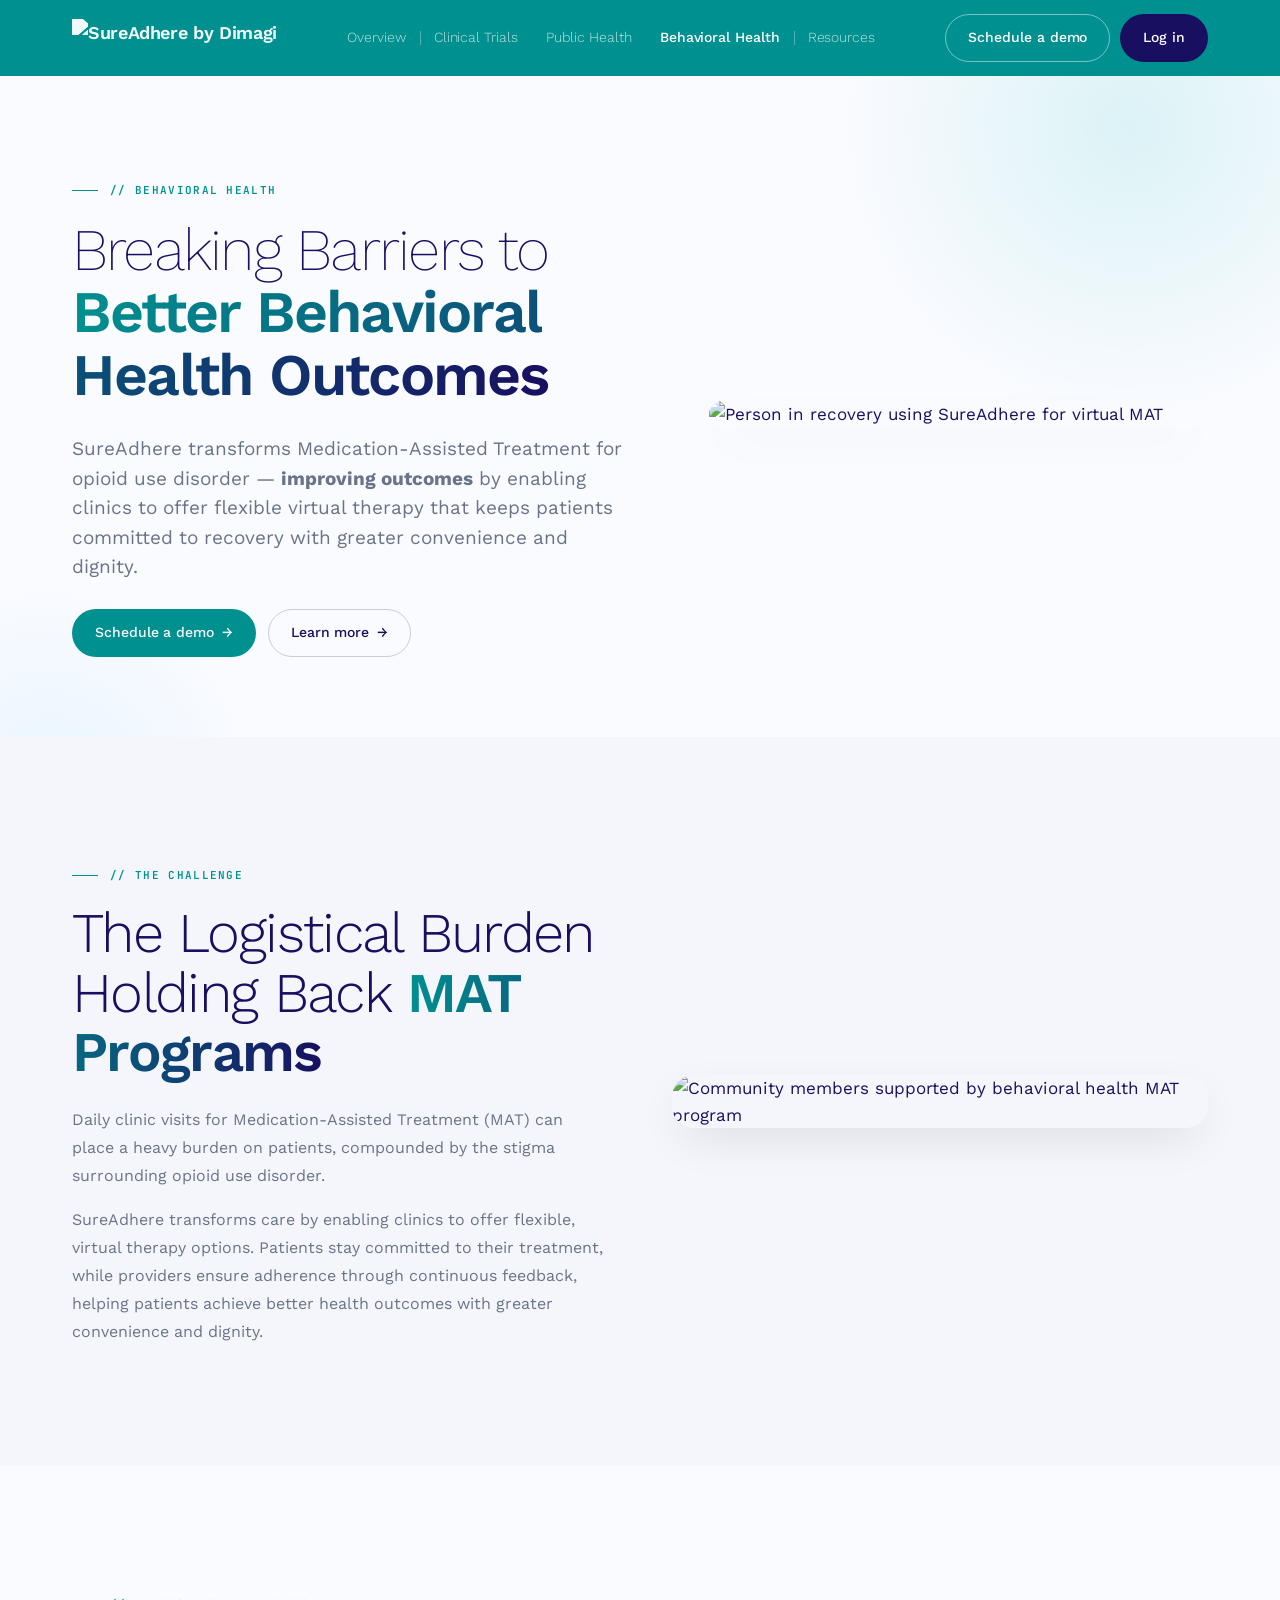
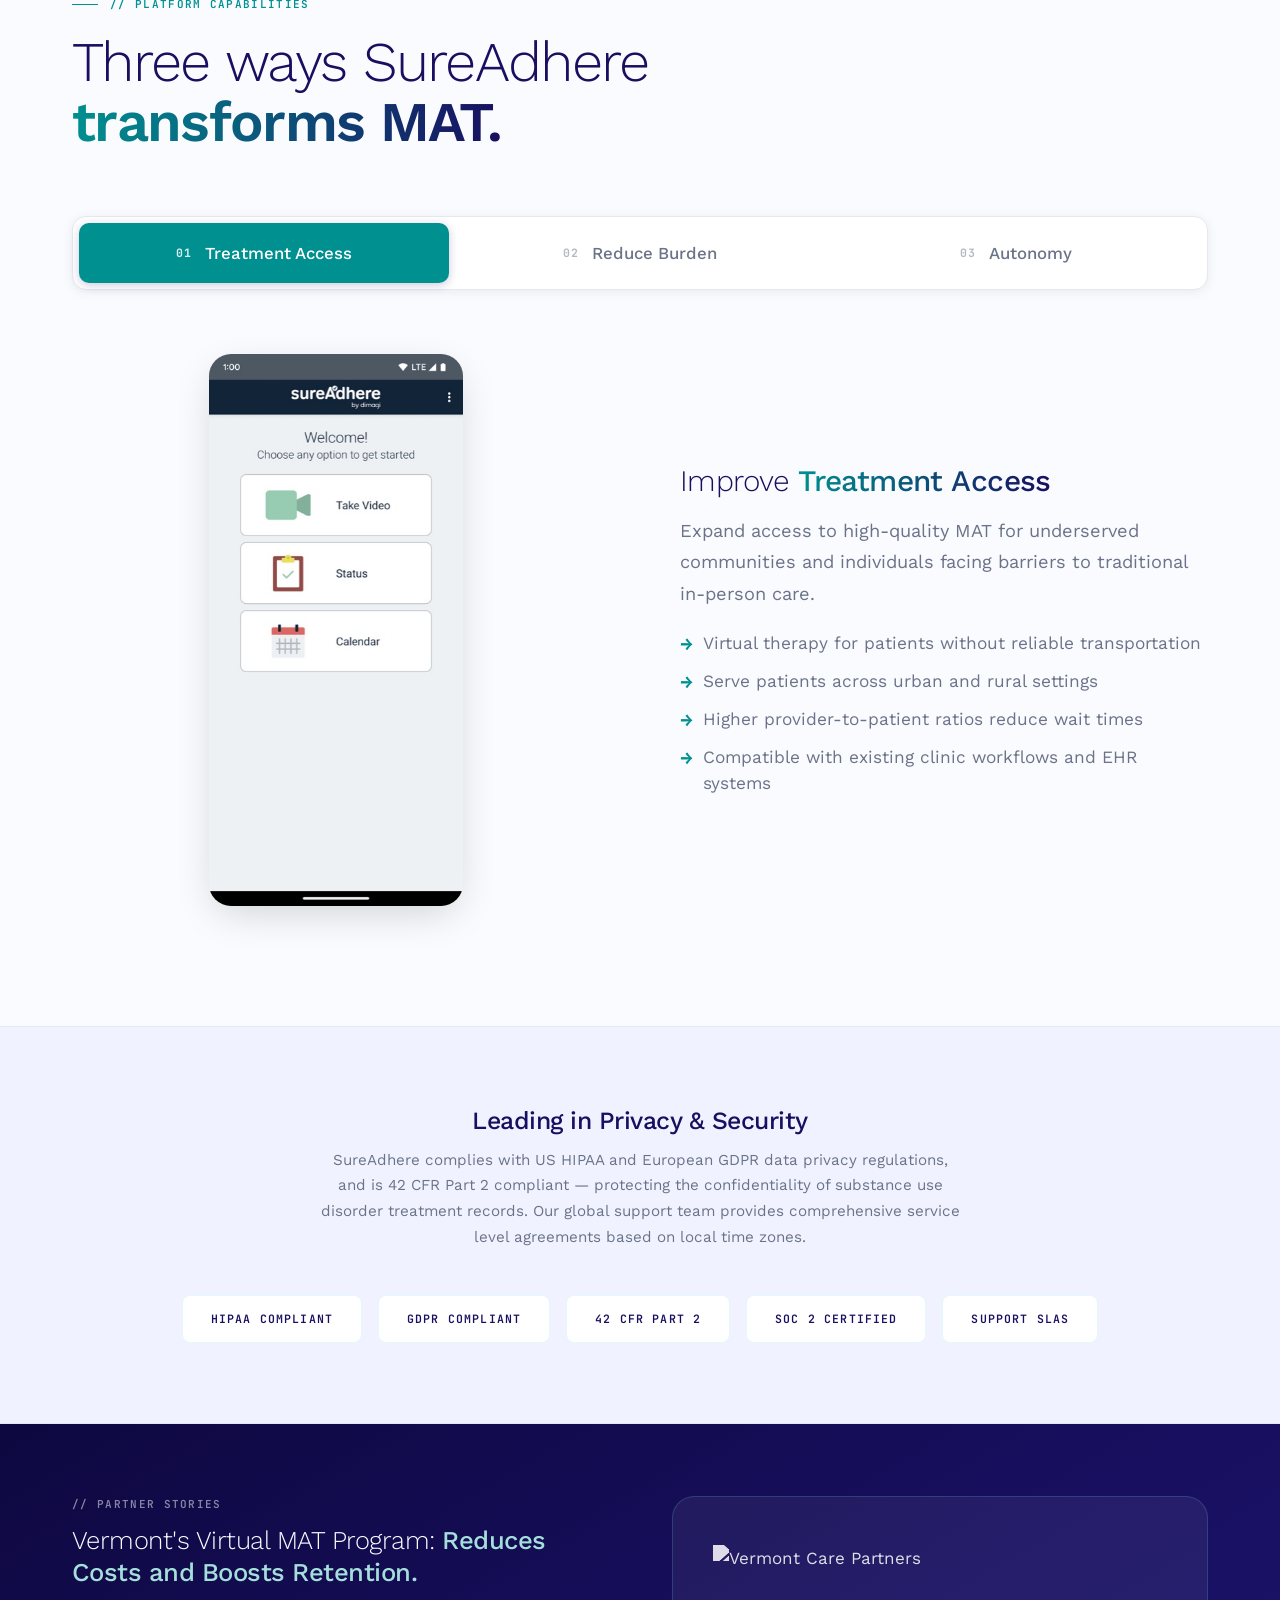
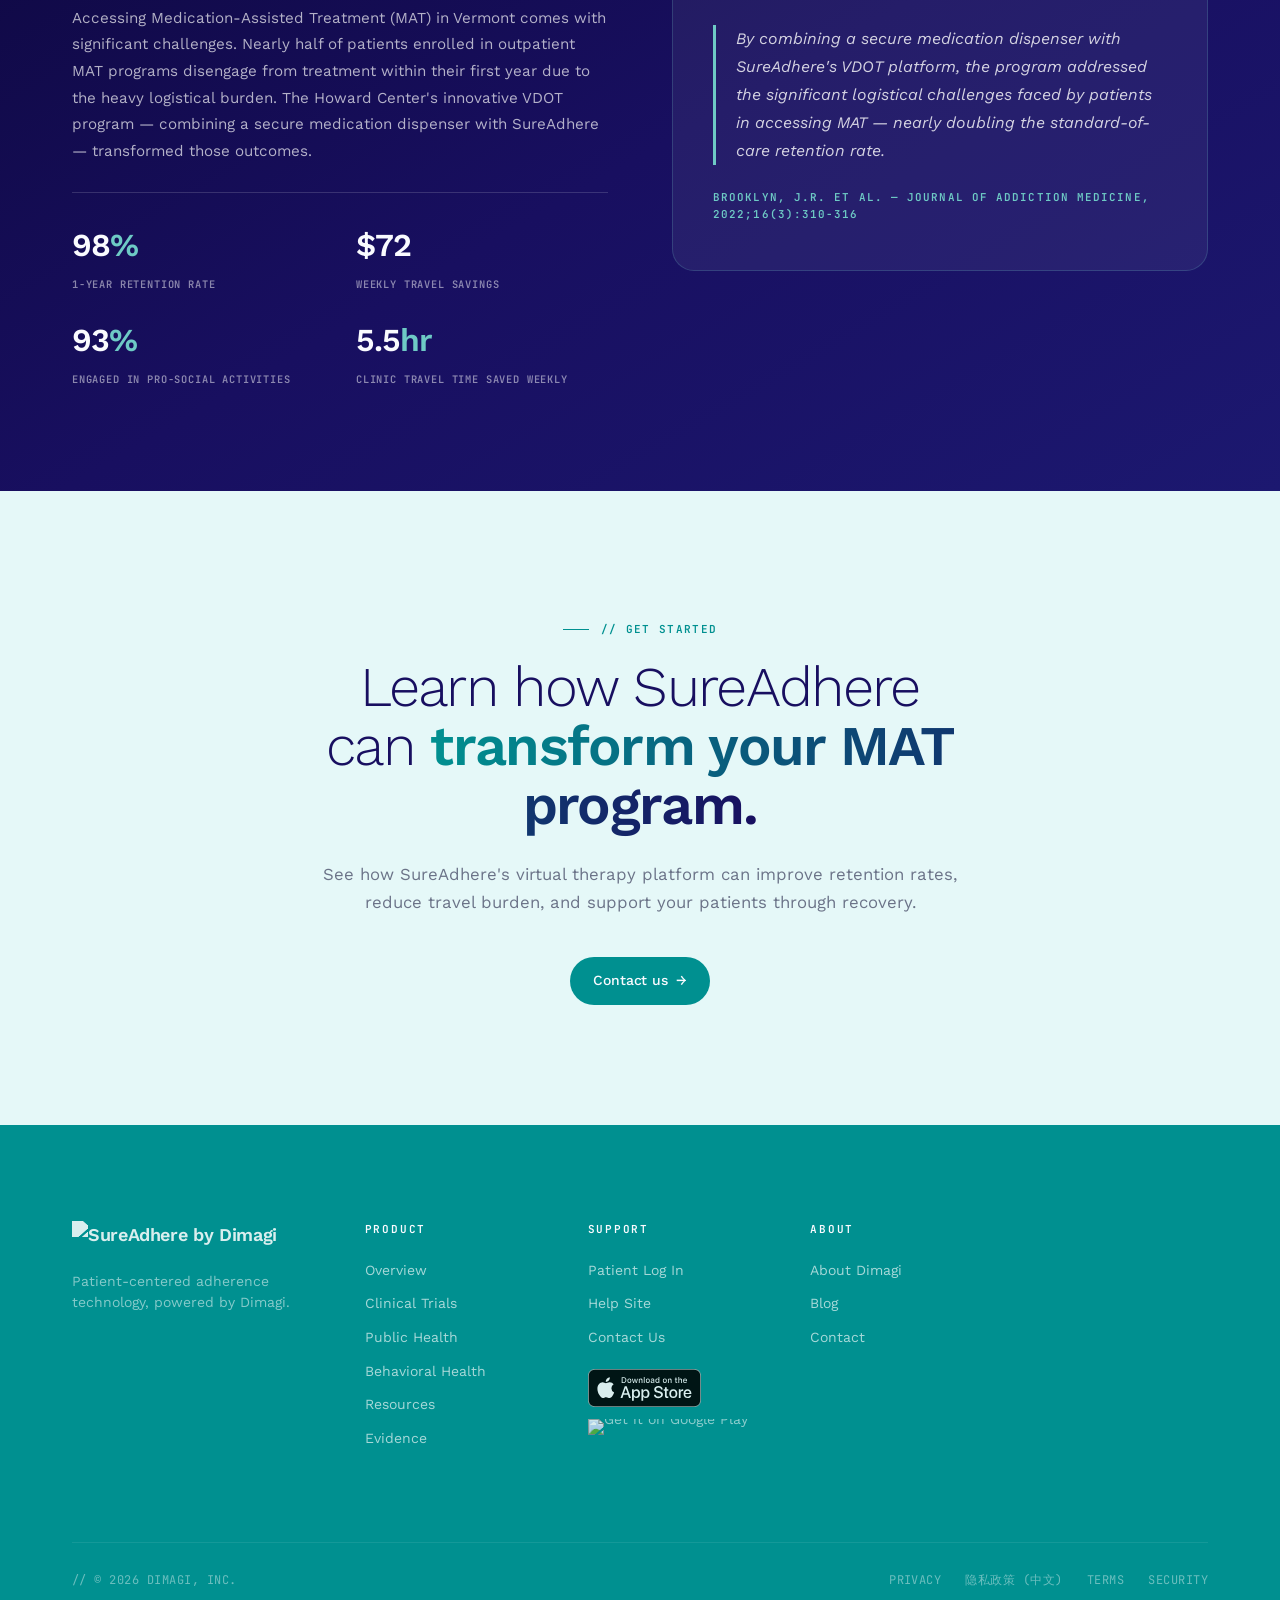
==== commit 3a4d2737: "Audit fixes: image compression, CSS cleanup, orphaned files, og:image - Compress hero-public-health " ====
--- a/behavioral-health/index.html
+++ b/behavioral-health/index.html
@@ -328,51 +328,6 @@
 </section>
 
 <!-- ───── HOW IT HELPS (tabs) ───── -->
-<style>
-  .cap-tabs {
-    display: flex; gap: 6px;
-    background: #fff; border: 1px solid var(--line);
-    border-radius: 14px; padding: 6px;
-    box-shadow: 0 2px 12px rgba(0,0,0,0.07);
-    margin-bottom: 0;
-  }
-  .cap-tab {
-    flex: 1; display: flex; align-items: center; justify-content: center; gap: 12px;
-    padding: 20px 24px; border-radius: 10px;
-    border: none; background: transparent; cursor: pointer;
-    font-family: var(--sans); font-size: 1.05rem; font-weight: 500;
-    color: var(--muted); transition: all 0.2s ease;
-  }
-  .cap-tab:hover { background: var(--paper-2); color: var(--ink); }
-  .cap-tab.active { background: var(--indigo); color: #fff; box-shadow: 0 2px 10px rgba(24,15,96,0.22); }
-  .cap-tab-num {
-    font-family: var(--mono); font-size: 0.72rem; font-weight: 700;
-    letter-spacing: 0.1em; opacity: 0.5;
-  }
-  .cap-tab.active .cap-tab-num { opacity: 0.85; }
-  .cap-panel { display: none; }
-  .cap-panel.active {
-    display: grid; grid-template-columns: 1fr 1fr;
-    gap: 80px; align-items: center; padding-top: 64px;
-  }
-  .cap-panel-img { order: -1; display: flex; align-items: center; justify-content: center; }
-  .cap-panel-img img { max-width: 100%; height: auto; object-fit: contain; display: block; }
-  .cap-panel-copy h3 { font-size: 1.86rem; font-weight: 300; letter-spacing: -0.02em; line-height: 1.2; margin: 0 0 16px; }
-  .cap-panel-copy h3 em { font-style: normal; font-weight: 500; background: var(--grad-text); -webkit-background-clip: text; -webkit-text-fill-color: transparent; background-clip: text; }
-  .cap-panel-copy p { font-size: 1.14rem; color: var(--muted); line-height: 1.75; margin: 0 0 20px; }
-  .cap-panel-copy ul { margin: 0; padding: 0; list-style: none; display: flex; flex-direction: column; gap: 10px; }
-  .cap-panel-copy ul li { display: flex; align-items: flex-start; gap: 10px; font-size: 1.08rem; color: var(--muted); }
-  .cap-panel-copy ul li::before { content: "→"; color: var(--indigo); font-weight: 600; flex-shrink: 0; margin-top: 1px; }
-  @media (max-width: 860px) {
-    .cap-panel.active { grid-template-columns: 1fr; gap: 36px; }
-    .cap-panel-img { order: -1; }
-    .cap-tab { font-size: 0.88rem; padding: 14px 12px; }
-  }
-  @media (max-width: 560px) {
-    .cap-tabs { flex-direction: column; border-radius: 10px; gap: 4px; }
-    .cap-tab { justify-content: flex-start; border-radius: 8px; padding: 14px 16px; font-size: 0.95rem; }
-  }
-</style>
 <section class="section" id="features">
   <div class="container">
     <div class="section-head">
@@ -404,7 +359,7 @@
         </ul>
       </div>
       <div class="cap-panel-img">
-        <img src="../assets/images/bh-home.webp" alt="Patient at home using SureAdhere" loading="lazy" style="max-height:552px;border-radius:var(--radius-lg);box-shadow:0 12px 40px -8px rgba(0,0,0,0.18);">
+        <img src="../assets/images/bh-home.jpg" alt="Patient at home using SureAdhere" loading="lazy" style="max-height:552px;border-radius:var(--radius-lg);box-shadow:0 12px 40px -8px rgba(0,0,0,0.18);">
       </div>
     </div>
 
--- a/assets/styles.css
+++ b/assets/styles.css
@@ -56,7 +56,7 @@
   font-weight: 400;
 }
 a { color: inherit; text-decoration: none; }
-a:hover { color: var(--indigo); }
+a:not(.btn):hover { color: var(--indigo); }
 img, svg { max-width: 100%; display: block; }
 .container { max-width: 1200px; margin: 0 auto; padding: 0 32px; }
 
@@ -730,11 +730,57 @@
   font-weight: 300; margin: 0 0 24px;
 }
 .section.dark h2.section-title { color: var(--paper); }
-.section-lede {
+.section-lede, .section-sub {
   font-size: 19px; color: var(--muted);
   max-width: 640px;
 }
-.section.dark .section-lede { color: rgba(255,255,255,0.70); }
+.section.dark .section-lede,
+.section.dark .section-sub { color: rgba(255,255,255,0.70); }
+
+/* ---- PLATFORM CAPABILITIES TABS (shared across CT, BH, PH pages) ---- */
+.cap-tabs {
+  display: flex; gap: 6px;
+  background: #fff; border: 1px solid var(--line);
+  border-radius: 14px; padding: 6px;
+  box-shadow: 0 2px 12px rgba(0,0,0,0.07);
+  margin-bottom: 0;
+}
+.cap-tab {
+  flex: 1; display: flex; align-items: center; justify-content: center; gap: 12px;
+  padding: 20px 24px; border-radius: 10px;
+  border: none; background: transparent; cursor: pointer;
+  font-family: var(--sans); font-size: 1.05rem; font-weight: 500;
+  color: var(--muted); transition: all 0.2s ease;
+}
+.cap-tab:hover { background: var(--paper-2); color: var(--ink); }
+.cap-tab.active { background: var(--indigo); color: #fff; box-shadow: 0 2px 10px rgba(24,15,96,0.22); }
+.cap-tab-num {
+  font-family: var(--mono); font-size: 0.72rem; font-weight: 700;
+  letter-spacing: 0.1em; opacity: 0.5;
+}
+.cap-tab.active .cap-tab-num { opacity: 0.85; }
+.cap-panel { display: none; }
+.cap-panel.active {
+  display: grid; grid-template-columns: 1fr 1fr;
+  gap: 80px; align-items: center; padding-top: 64px;
+}
+.cap-panel-img { order: -1; display: flex; align-items: center; justify-content: center; flex-direction: column; gap: 20px; }
+.cap-panel-img img { max-width: 100%; height: auto; object-fit: contain; display: block; }
+.cap-panel-copy h3 { font-size: 1.86rem; font-weight: 300; letter-spacing: -0.02em; line-height: 1.2; margin: 0 0 16px; }
+.cap-panel-copy h3 em { font-style: normal; font-weight: 500; background: var(--grad-text); -webkit-background-clip: text; -webkit-text-fill-color: transparent; background-clip: text; }
+.cap-panel-copy p { font-size: 1.14rem; color: var(--muted); line-height: 1.75; margin: 0 0 20px; }
+.cap-panel-copy ul { margin: 0; padding: 0; list-style: none; display: flex; flex-direction: column; gap: 10px; }
+.cap-panel-copy ul li { display: flex; align-items: flex-start; gap: 10px; font-size: 1.08rem; color: var(--muted); }
+.cap-panel-copy ul li::before { content: "→"; color: var(--indigo); font-weight: 600; flex-shrink: 0; margin-top: 1px; }
+@media (max-width: 860px) {
+  .cap-panel.active { grid-template-columns: 1fr; gap: 36px; }
+  .cap-panel-img { order: -1; }
+  .cap-tab { font-size: 0.88rem; padding: 14px 12px; }
+}
+@media (max-width: 560px) {
+  .cap-tabs { flex-direction: column; border-radius: 10px; gap: 4px; }
+  .cap-tab { justify-content: flex-start; border-radius: 8px; padding: 14px 16px; font-size: 0.95rem; }
+}
 
 /* ---- 3-PILLAR FLOW (homepage — open horizontal walkthrough, no card chrome) ---- */
 .pillar-grid {
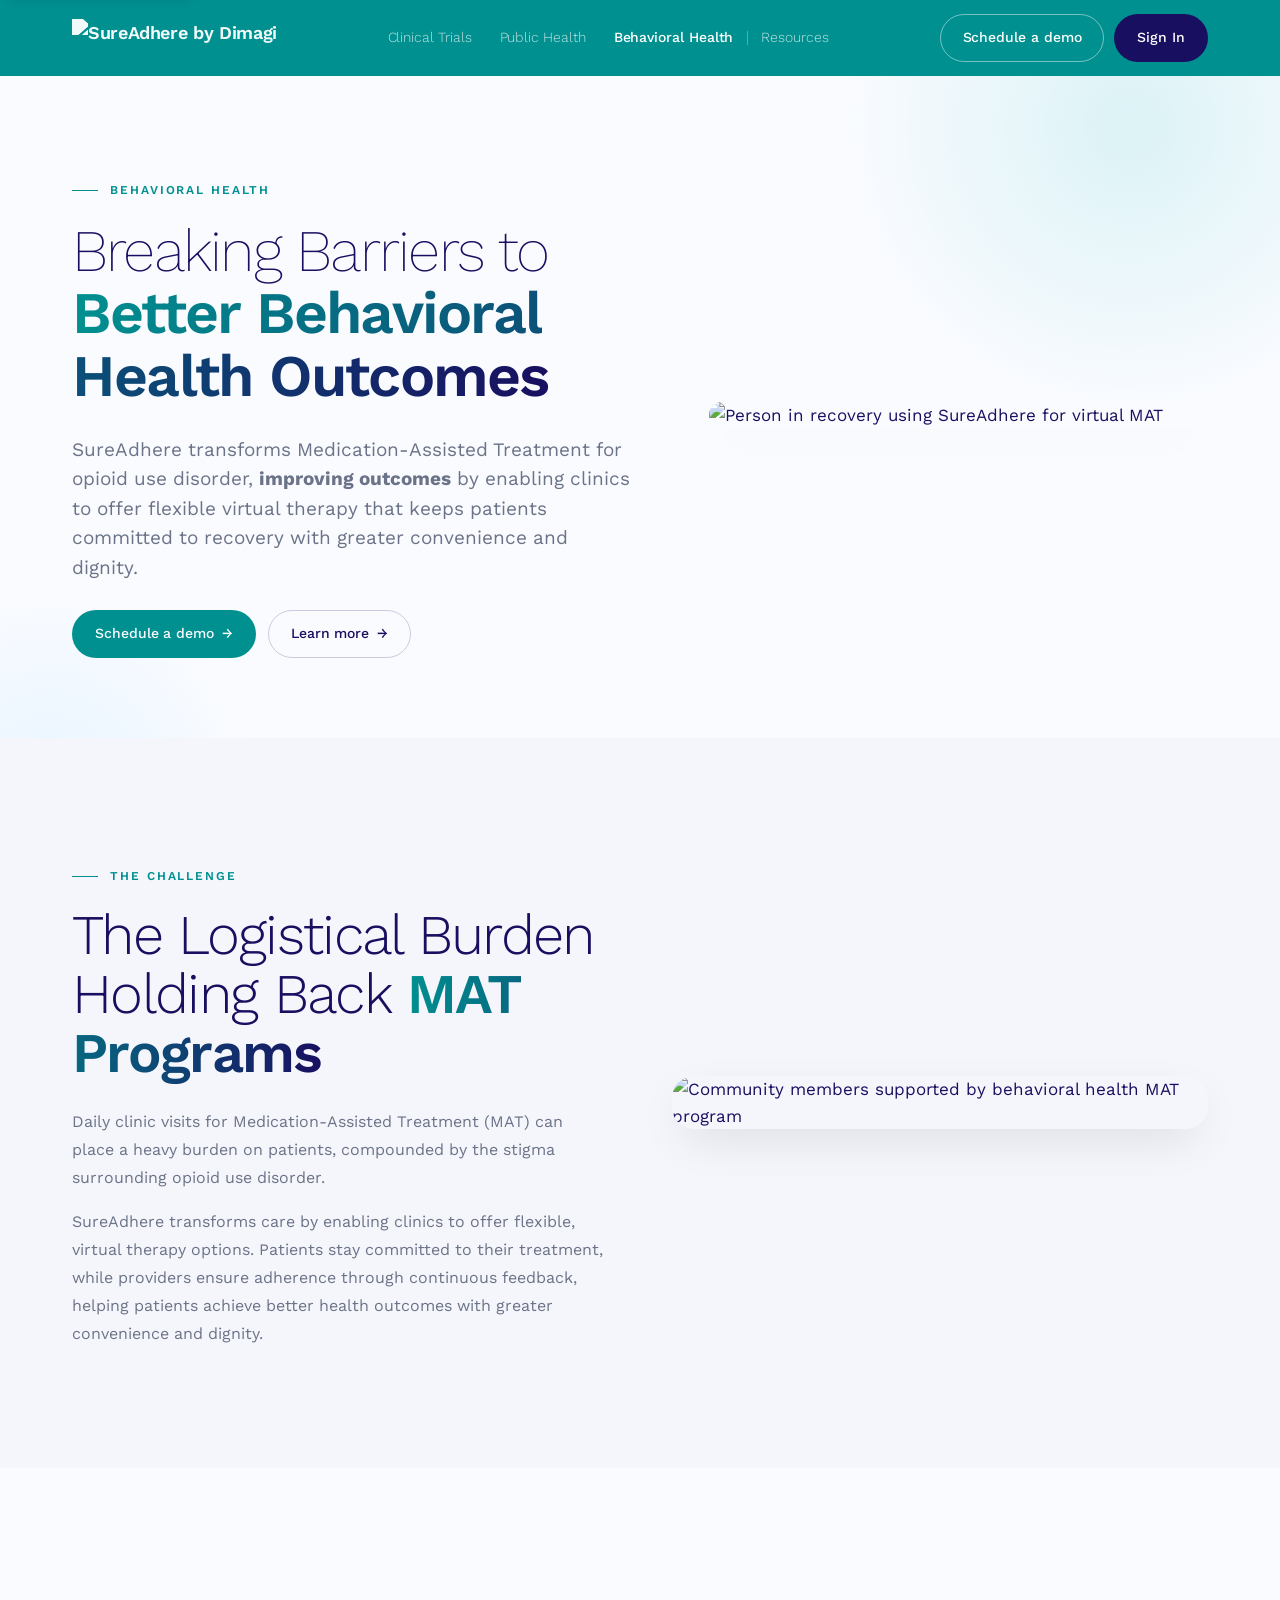
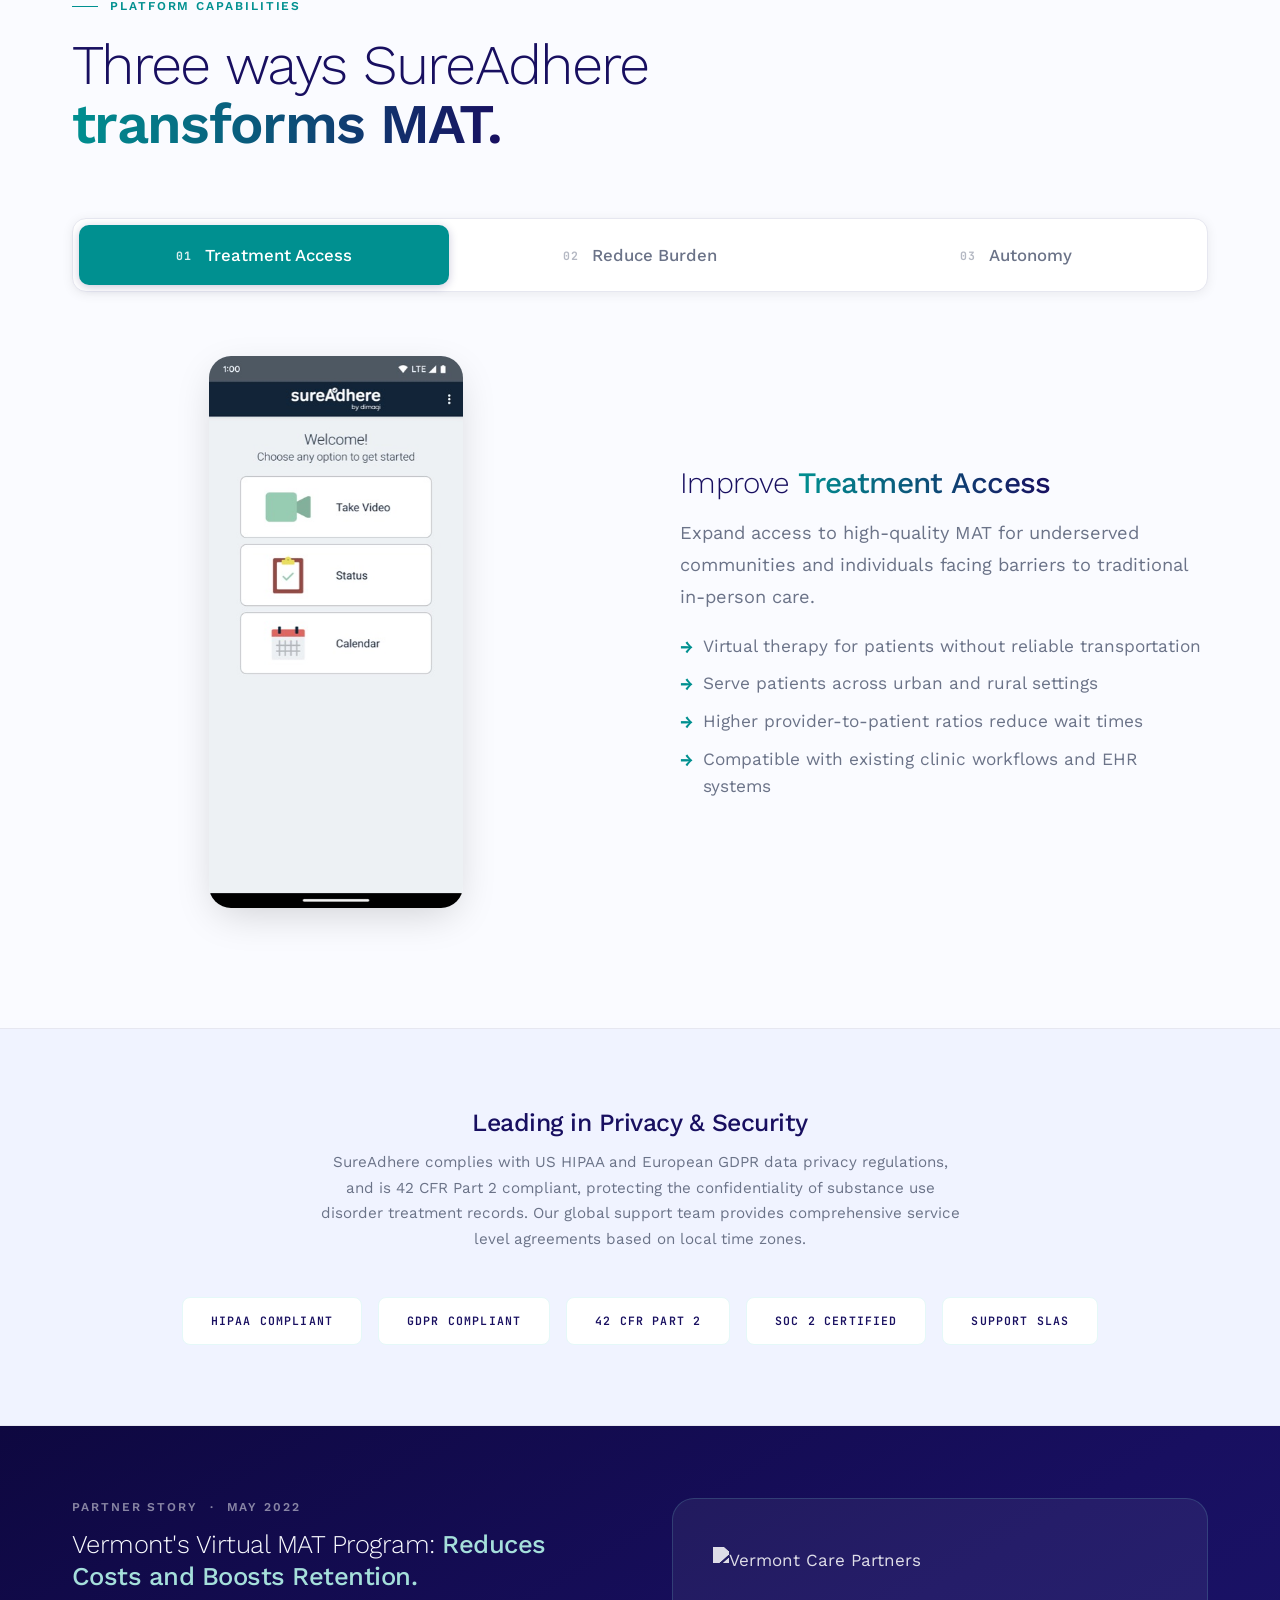
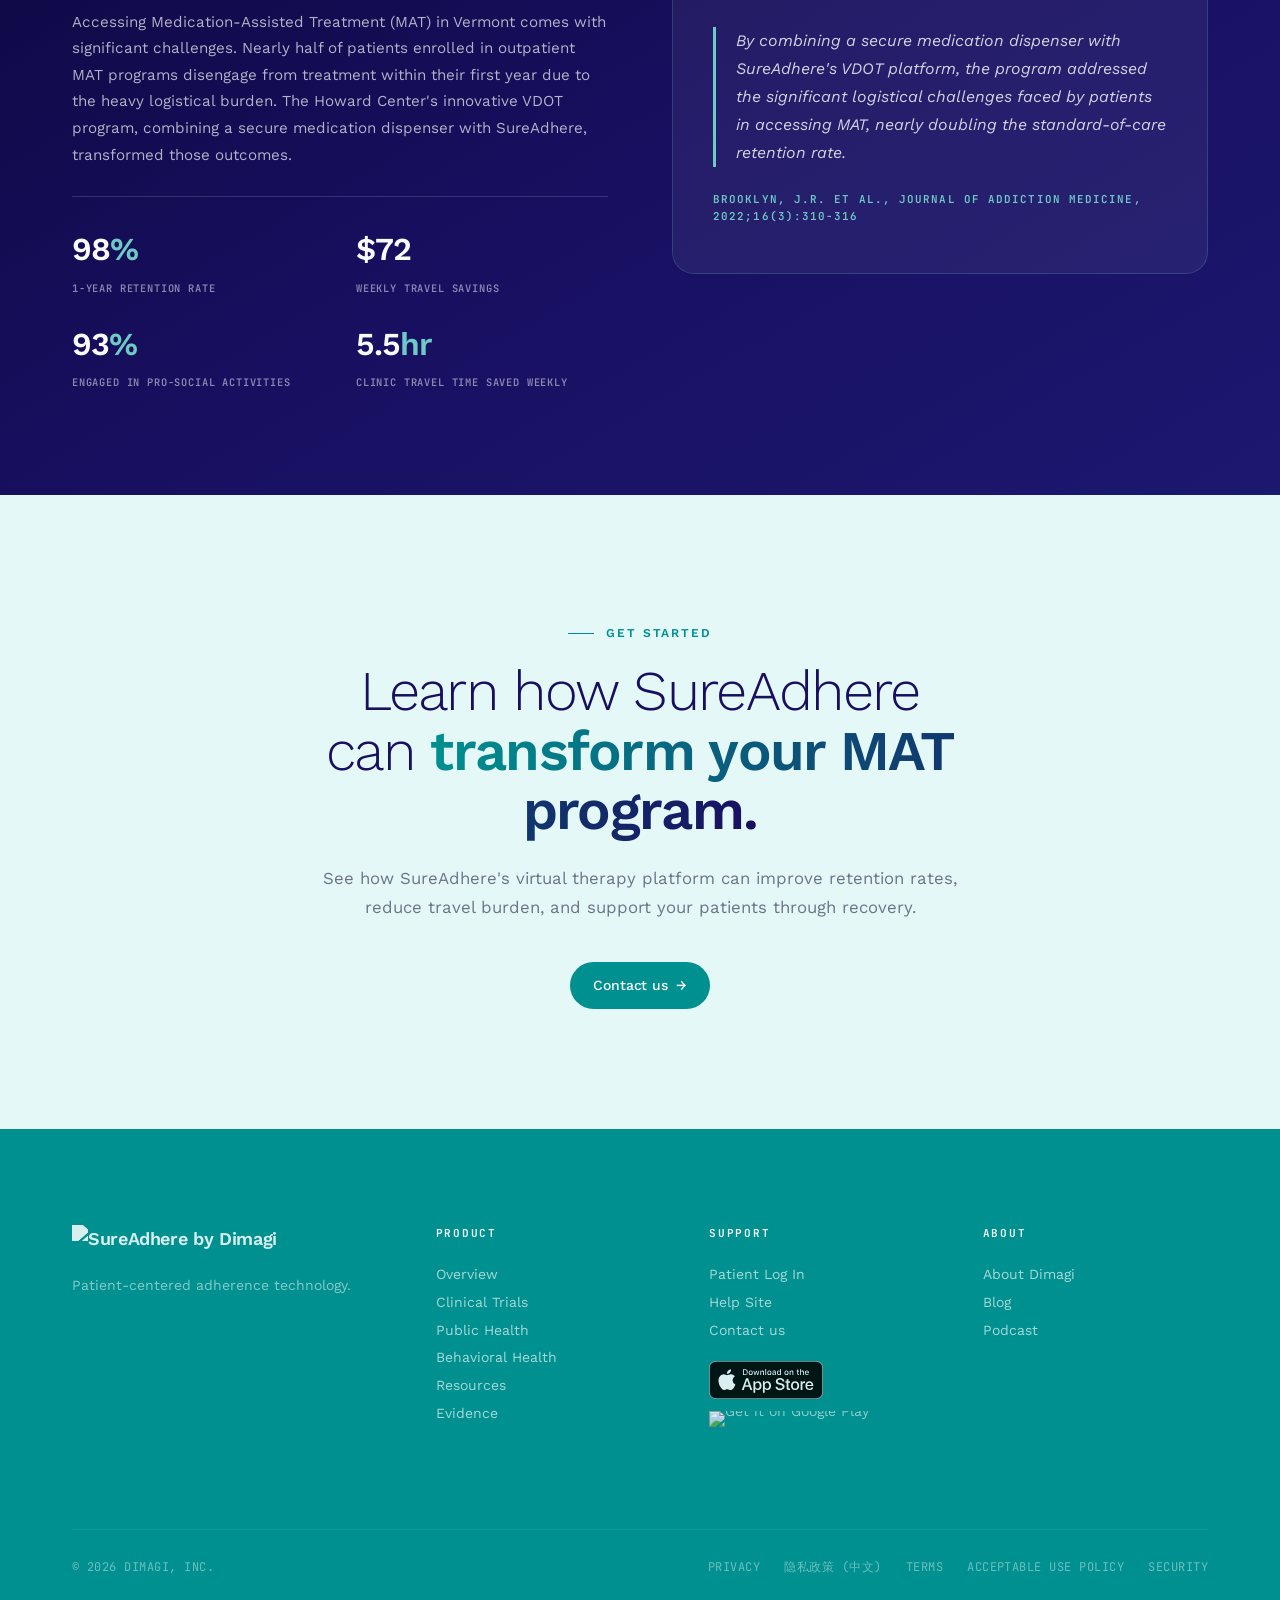
==== commit a774bb95: "Final QA pass before handover - Mobile nav: toggle aria-expanded/aria-label on the hamburger and mov" ====
--- a/behavioral-health/index.html
+++ b/behavioral-health/index.html
@@ -4,14 +4,15 @@
 <meta charset="utf-8" />
 <link rel="icon" type="image/png" href="../assets/favicon.png">
 <meta name="viewport" content="width=device-width, initial-scale=1" />
-<title>SureAdhere for Behavioral Health — Virtual MAT for Opioid Use Disorder</title>
+<title>Behavioral Health | SureAdhere</title>
 <meta name="description" content="SureAdhere enables clinics to offer flexible virtual Medication-Assisted Treatment, reducing travel burden, doubling retention rates, and improving outcomes for opioid use disorder.">
 
 <meta property="og:type" content="website">
-<meta property="og:url" content="https://dimagi.com/sureadhere-behavioral-health/">
-<meta property="og:title" content="SureAdhere for Behavioral Health — Virtual MAT for Opioid Use Disorder">
+<meta property="og:url" content="https://dimagi.com/sureadhere/behavioral-health/">
+<link rel="canonical" href="https://dimagi.com/sureadhere/behavioral-health/">
+<meta property="og:title" content="SureAdhere for Behavioral Health: Virtual MAT for Opioid Use Disorder">
 <meta property="og:description" content="SureAdhere transforms MAT care, reducing travel burden, doubling retention rates, and improving outcomes for opioid use disorder.">
-<meta property="og:image" content="../assets/images/hero-behavioral-health.jpg">
+<meta property="og:image" content="https://dimagi.com/sureadhere/assets/images/hero-behavioral-health.jpg">
 <meta name="twitter:card" content="summary_large_image">
 <link rel="preconnect" href="https://fonts.googleapis.com">
 <link rel="preconnect" href="https://fonts.gstatic.com" crossorigin>
@@ -96,166 +97,15 @@
     .impact-stats { grid-template-columns: 1fr; }
   }
 
-  /* ── Compliance band (matches Clinical Trials) ── */
-  .ct-compliance-band {
-    background: var(--paper-cool);
-    border-top: 1px solid var(--line);
-    border-bottom: 1px solid var(--line);
-    padding: 80px 0;
-  }
-  .ct-compliance-head {
-    text-align: center;
-    margin-bottom: 44px;
-  }
-  .ct-compliance-head h3 {
-    font-size: 1.55rem;
-    font-weight: 500;
-    margin: 0 0 12px;
-  }
-  .ct-compliance-head p {
-    color: var(--muted);
-    font-size: 0.95rem;
-    max-width: 640px;
-    margin: 0 auto;
-    line-height: 1.7;
-  }
-  .ct-compliance-items {
-    display: flex;
-    align-items: center;
-    justify-content: center;
-    gap: 16px;
-    flex-wrap: wrap;
-  }
-  .ct-compliance-badge {
-    font-family: var(--mono);
-    font-size: 0.72rem;
-    font-weight: 600;
-    letter-spacing: 0.1em;
-    text-transform: uppercase;
-    color: var(--indigo-deep);
-    background: var(--paper-2);
-    border: 1px solid var(--indigo-soft);
-    border-radius: var(--radius-sm);
-    padding: 14px 28px;
-  }
-
-  /* ── Partner stories (dark purple) ── */
-  .partner-stories-dark {
-    background: linear-gradient(150deg, #0E0840 0%, #180F60 50%, #1C1870 100%);
-    padding: 72px 0;
-    color: var(--paper);
-  }
-  .partner-stories-dark .eyebrow { color: rgba(255,255,255,0.5); }
-  .partner-stories-dark .section-title { color: var(--paper); }
-  .partner-stories-dark .section-title em {
-    background: linear-gradient(90deg, #6ECAC5 0%, #A5DFDB 100%);
-    -webkit-background-clip: text;
-    -webkit-text-fill-color: transparent;
-    background-clip: text;
-  }
-  .story-featured {
-    display: grid;
-    grid-template-columns: 1fr 1fr;
-    gap: 64px;
-    align-items: start;
-    margin-top: 0;
-  }
-  .story-featured-copy .story-label {
-    font-family: var(--mono);
-    font-size: 0.68rem;
-    font-weight: 700;
-    letter-spacing: 0.14em;
-    text-transform: uppercase;
-    color: #6ECAC5;
-    margin-bottom: 16px;
-  }
-  .story-featured-copy h3 {
-    font-size: clamp(1.3rem, 2vw, 1.7rem);
-    font-weight: 300;
-    letter-spacing: -0.02em;
-    color: var(--paper);
-    margin-bottom: 16px;
-    line-height: 1.25;
-  }
-  .story-featured-copy h3 em {
-    font-style: normal;
-    font-weight: 500;
-    color: #A5DFDB;
-    background: none;
-    -webkit-background-clip: unset;
-    background-clip: unset;
-    -webkit-text-fill-color: #A5DFDB;
-  }
-  .story-featured-copy > p {
-    font-size: 0.95rem;
-    color: rgba(255,255,255,0.68);
-    line-height: 1.75;
-    margin: 0 0 28px;
-  }
-  .story-stats {
-    display: grid;
-    grid-template-columns: repeat(2, 1fr);
-    gap: 24px 32px;
-    padding-top: 28px;
-    border-top: 1px solid rgba(255,255,255,0.15);
-    margin-bottom: 32px;
-  }
-  .story-stat-num {
-    font-size: 2rem;
-    font-weight: 600;
-    letter-spacing: -0.03em;
-    color: var(--paper);
-  }
-  .story-stat-num span { color: #6ECAC5; }
-  .story-stat-lbl {
-    font-family: var(--mono);
-    font-size: 0.65rem;
-    font-weight: 600;
-    letter-spacing: 0.08em;
-    text-transform: uppercase;
-    color: rgba(255,255,255,0.5);
-    margin-top: 5px;
-  }
-  .story-featured-visual {
-    background: rgba(255,255,255,0.06);
-    border: 1px solid rgba(110,202,197,0.2);
-    border-radius: var(--radius-lg);
-    padding: 48px 40px;
-    display: flex;
-    flex-direction: column;
-    gap: 24px;
-  }
-  .story-featured-logo {
-    height: 56px;
-    width: auto;
-    object-fit: contain;
-    filter: brightness(0) invert(1);
-    opacity: 0.85;
-    align-self: flex-start;
-  }
-  .story-quote-text {
-    font-size: 1rem;
-    line-height: 1.75;
-    color: rgba(255,255,255,0.8);
-    font-style: italic;
-    border-left: 3px solid #6ECAC5;
-    padding-left: 20px;
-    margin: 0;
-  }
-  .story-quote-attr {
-    font-family: var(--mono);
-    font-size: 0.68rem;
-    font-weight: 600;
-    letter-spacing: 0.1em;
-    text-transform: uppercase;
-    color: #6ECAC5;
-  }
-  @media (max-width: 860px) {
-    .story-featured { grid-template-columns: 1fr; gap: 40px; }
-  }
+  /* ── Behavioral-health partner-story overrides ── */
+  .partner-stories-dark { padding: 72px 0; }
+  .story-featured { align-items: start; margin-top: 0; padding-bottom: 0; border-bottom: 0; }
+  .story-stats { display: grid; grid-template-columns: repeat(2, 1fr); gap: 24px 32px; }
+  .story-featured-logo { height: 56px; }
 </style>
 </head>
 <body class="page--solutions">
+<a class="skip-link" href="#main">Skip to main content</a>
 
 <!-- ───── NAV ───── -->
 <div class="nav-wrap">
@@ -265,17 +115,16 @@
         <img src="../assets/images/sureadhere-logo-full-color.png" alt="SureAdhere by Dimagi" style="height:38px;width:auto;filter:brightness(0) invert(1);opacity:0.95;">
       </a>
       <div class="nav-links">
-        <a href="../index.html">Overview</a>
-        <a href="../clinical-trials/index.html" class="nav-sep">Clinical Trials</a>
+        <a href="../clinical-trials/index.html">Clinical Trials</a>
         <a href="../public-health/index.html">Public Health</a>
-        <a href="../behavioral-health/index.html" class="nav-active">Behavioral Health</a>
+        <a href="../behavioral-health/index.html" class="nav-active" aria-current="page">Behavioral Health</a>
         <a href="../resources/index.html" class="nav-sep">Resources</a>
       </div>
       <div class="nav-cta">
-        <a class="btn btn-ghost" href="https://dimagi.com/contact/" target="_blank" rel="noopener">Schedule a demo</a>
-        <a class="btn btn-primary" href="https://sureadhere.b2clogin.com//sureadhere.onmicrosoft.com/oauth2/v2.0/authorize?p=B2C_1_Conditional_MFA&client_id=38aa61ae-2f80-49d8-8566-8aa090b2711f&nonce=defaultNonce&redirect_uri=https%3A%2F%2Fsecure.sureadhere.com&scope=openid&response_type=id_token&prompt=login" target="_blank" rel="noopener">Log in</a>
-      </div>
-      <button class="nav-hamburger" aria-label="Open menu">
+        <a class="btn btn-ghost" href="../contact/">Schedule a demo</a>
+        <a class="btn btn-primary" href="https://secure.sureadhere.com/" target="_blank" rel="noopener">Sign In</a>
+      </div>
+      <button class="nav-hamburger" aria-label="Open menu" aria-expanded="false">
         <span></span><span></span><span></span>
       </button>
     </nav>
@@ -283,19 +132,19 @@
 </div>
 
 <!-- ───── HERO ───── -->
-<section class="hero" style="padding:96px 0 80px;">
+<section id="main" class="hero" style="padding:96px 0 80px;">
   <div class="container">
     <div class="hero-grid">
       <div>
-        <span class="eyebrow">// BEHAVIORAL HEALTH</span>
+        <span class="eyebrow">BEHAVIORAL HEALTH</span>
         <h1 class="hero-title">
           Breaking Barriers to <em>Better Behavioral Health Outcomes</em>
         </h1>
         <p class="hero-sub">
-          SureAdhere transforms Medication-Assisted Treatment for opioid use disorder — <strong>improving outcomes</strong> by enabling clinics to offer flexible virtual therapy that keeps patients committed to recovery with greater convenience and dignity.
+          SureAdhere transforms Medication-Assisted Treatment for opioid use disorder, <strong>improving outcomes</strong> by enabling clinics to offer flexible virtual therapy that keeps patients committed to recovery with greater convenience and dignity.
         </p>
         <div class="hero-ctas">
-          <a class="btn btn-indigo btn-arrow" href="https://dimagi.com/contact/" target="_blank" rel="noopener">Schedule a demo</a>
+          <a class="btn btn-indigo btn-arrow" href="../contact/">Schedule a demo</a>
           <a class="btn btn-ghost btn-arrow" href="#features">Learn more</a>
         </div>
       </div>
@@ -311,7 +160,7 @@
   <div class="container">
     <div style="display:grid;grid-template-columns:1fr 1fr;gap:64px;align-items:center;">
       <div>
-        <span class="eyebrow">// THE CHALLENGE</span>
+        <span class="eyebrow">THE CHALLENGE</span>
         <h2 class="section-title">The Logistical Burden Holding Back <em>MAT Programs</em></h2>
         <p style="color:var(--muted);font-size:1rem;line-height:1.75;margin:24px 0 16px;">
           Daily clinic visits for Medication-Assisted Treatment (MAT) can place a heavy burden on patients, compounded by the stigma surrounding opioid use disorder.
@@ -331,7 +180,7 @@
 <section class="section" id="features">
   <div class="container">
     <div class="section-head">
-      <span class="eyebrow">// PLATFORM CAPABILITIES</span>
+      <span class="eyebrow">PLATFORM CAPABILITIES</span>
       <h2 class="section-title">Three ways SureAdhere <em>transforms MAT.</em></h2>
     </div>
 
@@ -368,7 +217,7 @@
         <h3>Reduce <em>Treatment Burden</em></h3>
         <p>Overcome the time, cost, and travel burdens associated with in-person MAT through secure and reliable remote treatment support.</p>
         <ul>
-          <li>Patients record doses via video from home — no clinic commute</li>
+          <li>Patients record doses via video from home, no clinic commute</li>
           <li>Saves patients an average of 5.5 hours of travel per week</li>
           <li>Reduces median weekly travel costs by $72</li>
           <li>Real-time alerts for providers when a dose is missed</li>
@@ -391,7 +240,7 @@
         </ul>
       </div>
       <div class="cap-panel-img">
-        <img src="../assets/images/bh-step-3.png" alt="SureAdhere patient mobile symptoms screen" loading="lazy" style="max-height:604px;">
+        <img src="../assets/images/bh-step-3.png" alt="SureAdhere patient mobile symptoms screen" loading="lazy" style="max-height:552px;border-radius:var(--radius-lg);box-shadow:0 12px 40px -8px rgba(0,0,0,0.18);">
       </div>
     </div>
 
@@ -403,7 +252,7 @@
   <div class="container">
     <div class="ct-compliance-head">
       <h3>Leading in Privacy &amp; Security</h3>
-      <p>SureAdhere complies with US HIPAA and European GDPR data privacy regulations, and is 42 CFR Part 2 compliant — protecting the confidentiality of substance use disorder treatment records. Our global support team provides comprehensive service level agreements based on local time zones.</p>
+      <p>SureAdhere complies with US HIPAA and European GDPR data privacy regulations, and is 42 CFR Part 2 compliant, protecting the confidentiality of substance use disorder treatment records. Our global support team provides comprehensive service level agreements based on local time zones.</p>
     </div>
     <div class="ct-compliance-items">
       <span class="ct-compliance-badge">HIPAA Compliant</span>
@@ -420,9 +269,9 @@
   <div class="container">
     <div class="story-featured">
       <div class="story-featured-copy">
-        <span class="eyebrow" style="display:block;margin-bottom:12px;">// PARTNER STORIES</span>
+        <span class="eyebrow" style="display:block;margin-bottom:12px;">PARTNER STORY &nbsp;·&nbsp; MAY 2022</span>
 <h3>Vermont's Virtual MAT Program: <em>Reduces Costs and Boosts Retention.</em></h3>
-        <p>Accessing Medication-Assisted Treatment (MAT) in Vermont comes with significant challenges. Nearly half of patients enrolled in outpatient MAT programs disengage from treatment within their first year due to the heavy logistical burden. The Howard Center's innovative VDOT program — combining a secure medication dispenser with SureAdhere — transformed those outcomes.</p>
+        <p>Accessing Medication-Assisted Treatment (MAT) in Vermont comes with significant challenges. Nearly half of patients enrolled in outpatient MAT programs disengage from treatment within their first year due to the heavy logistical burden. The Howard Center's innovative VDOT program, combining a secure medication dispenser with SureAdhere, transformed those outcomes.</p>
         <div class="story-stats">
           <div>
             <div class="story-stat-num">98<span>%</span></div>
@@ -446,25 +295,24 @@
       <div class="story-featured-visual">
         <img class="story-featured-logo" src="../assets/images/logo-vermont-care.png" alt="Vermont Care Partners" loading="lazy">
         <p class="story-quote-text">
-          By combining a secure medication dispenser with SureAdhere's VDOT platform, the program addressed the significant logistical challenges faced by patients in accessing MAT — nearly doubling the standard-of-care retention rate.
+          By combining a secure medication dispenser with SureAdhere's VDOT platform, the program addressed the significant logistical challenges faced by patients in accessing MAT, nearly doubling the standard-of-care retention rate.
         </p>
-        <div class="story-quote-attr">Brooklyn, J.R. et al. — Journal of Addiction Medicine, 2022;16(3):310-316</div>
+        <div class="story-quote-attr">Brooklyn, J.R. et al., Journal of Addiction Medicine, 2022;16(3):310-316</div>
       </div>
     </div>
   </div>
 </section>
-
 
 <!-- ───── CTA ───── -->
 <section class="section" style="background:var(--indigo-soft);text-align:center;">
   <div class="container" style="max-width:700px;">
-    <span class="eyebrow">// GET STARTED</span>
+    <span class="eyebrow">GET STARTED</span>
     <h2 class="section-title" style="margin-bottom:24px;">Learn how SureAdhere can <em>transform your MAT program.</em></h2>
     <p style="color:var(--muted);font-size:1.05rem;margin-bottom:40px;line-height:1.7;">
       See how SureAdhere's virtual therapy platform can improve retention rates, reduce travel burden, and support your patients through recovery.
     </p>
     <div style="display:flex;gap:16px;justify-content:center;flex-wrap:wrap;">
-      <a class="btn btn-indigo btn-arrow" href="https://dimagi.com/contact/" target="_blank" rel="noopener">Contact us</a>
+      <a class="btn btn-indigo btn-arrow" href="../contact/">Contact us</a>
     </div>
   </div>
 </section>
@@ -477,25 +325,25 @@
         <div class="logo" style="gap:10px;">
           <img src="../assets/images/sureadhere-logo-full-color.png" alt="SureAdhere by Dimagi" style="height:30px;width:auto;filter:brightness(0) invert(1);opacity:0.85;">
         </div>
-        <p>Patient-centered adherence technology, powered by Dimagi.</p>
+        <p>Patient-centered adherence technology.</p>
       </div>
       <div class="footer-col">
         <h5>Product</h5>
         <ul>
           <li><a href="../index.html">Overview</a></li>
-          <li><a href="../clinical-trials/index.html" class="nav-sep">Clinical Trials</a></li>
+          <li><a href="../clinical-trials/index.html">Clinical Trials</a></li>
           <li><a href="../public-health/index.html">Public Health</a></li>
           <li><a href="index.html">Behavioral Health</a></li>
-          <li><a href="../resources/index.html" class="nav-sep">Resources</a></li>
+          <li><a href="../resources/index.html">Resources</a></li>
           <li><a href="../publications/index.html">Evidence</a></li>
         </ul>
       </div>
       <div class="footer-col">
         <h5>Support</h5>
         <ul>
-          <li><a href="https://sureadhere.b2clogin.com//sureadhere.onmicrosoft.com/oauth2/v2.0/authorize?p=B2C_1_Conditional_MFA&client_id=38aa61ae-2f80-49d8-8566-8aa090b2711f&nonce=defaultNonce&redirect_uri=https%3A%2F%2Fsecure.sureadhere.com&scope=openid&response_type=id_token&prompt=login" target="_blank" rel="noopener">Patient Log In</a></li>
+          <li><a href="https://secure.sureadhere.com/" target="_blank" rel="noopener">Patient Log In</a></li>
           <li><a href="https://dimagi.atlassian.net/wiki/spaces/sa/overview" target="_blank" rel="noopener">Help Site</a></li>
-          <li><a href="https://dimagi.com/contact/" target="_blank" rel="noopener">Contact Us</a></li>
+          <li><a href="../contact/">Contact us</a></li>
         </ul>
           <div class="footer-badges">
             <a href="https://apps.apple.com/us/app/sureadhere-by-dimagi/id6444502883" target="_blank" rel="noopener"><img src="../assets/images/badge-app-store.svg" alt="Download on the App Store" class="badge-apple"></a>
@@ -507,33 +355,42 @@
         <ul>
           <li><a href="https://dimagi.com/" target="_blank" rel="noopener">About Dimagi</a></li>
           <li><a href="https://dimagi.com/blog/" target="_blank" rel="noopener">Blog</a></li>
-          <li><a href="https://dimagi.com/contact/" target="_blank" rel="noopener">Contact</a></li>
+          <li><a href="https://dimagi.com/podcast/" target="_blank" rel="noopener">Podcast</a></li>
         </ul>
       </div>
     </div>
     <div class="footer-bottom">
-      <span>// &copy; 2026 DIMAGI, INC.</span>
+      <span>&copy; 2026 DIMAGI, INC.</span>
       <span style="display:flex;gap:24px;flex-wrap:wrap;">
         <a href="../privacy-policy/index.html">PRIVACY</a>
         <a href="../privacy-policy-chinese/index.html">隐私政策 (中文)</a>
         <a href="https://dimagi.com/terms-of-service/" target="_blank" rel="noopener">TERMS</a>
+        <a href="https://dimagi.com/terms-aup/" target="_blank" rel="noopener">ACCEPTABLE USE POLICY</a>
         <a href="https://dimagi.safebase.us/" target="_blank" rel="noopener">SECURITY</a>
       </span>
     </div>
   </div>
 </footer>
-
 
 <script>
 (function () {
   var ham = document.querySelector('.nav-hamburger');
   if (ham) {
     ham.addEventListener('click', function () {
-      this.classList.toggle('is-open');
+      var open = this.classList.toggle('is-open');
       document.querySelector('.nav-links').classList.toggle('is-open');
       document.querySelector('.nav-cta').classList.toggle('is-open');
+      this.setAttribute('aria-expanded', open ? 'true' : 'false');
+      this.setAttribute('aria-label', open ? 'Close menu' : 'Open menu');
     });
   }
+  document.querySelectorAll('.nav-links a').forEach(function (a) {
+    a.addEventListener('click', function () {
+      var h = document.querySelector('.nav-hamburger'); h.classList.remove('is-open'); h.setAttribute('aria-expanded', 'false'); h.setAttribute('aria-label', 'Open menu');
+      document.querySelector('.nav-links').classList.remove('is-open');
+      document.querySelector('.nav-cta').classList.remove('is-open');
+    });
+  });
 
   document.querySelectorAll('.cap-tab').forEach(function (btn) {
     btn.addEventListener('click', function () {
--- a/assets/styles.css
+++ b/assets/styles.css
@@ -19,7 +19,7 @@
   --sky: #50C4FF;
   --sky-tint: #EBF5FF;
 
-  /* Indigo scale (CommCare HQ B5) — for per-page header gradients */
+  /* Indigo scale (CommCare HQ B5) - for per-page header gradients */
   --indigo-300: #4DBBBA;
   --indigo-400: #009090;
   --indigo-500: #009090;
@@ -106,15 +106,14 @@
   background-clip: text;
 }
 
-/* ---- EYEBROW (mono, bar prefix) ---- */
+/* ---- EYEBROW (sans, bar prefix) ---- */
 .eyebrow {
   display: inline-flex;
   align-items: center;
   gap: 12px;
-  font-family: var(--mono);
-  font-size: 11px;
+  font-size: 12px;
   font-weight: 600;
-  letter-spacing: 0.12em;
+  letter-spacing: 0.16em;
   text-transform: uppercase;
   color: var(--indigo);
   margin-bottom: 20px;
@@ -130,6 +129,29 @@
 .eyebrow.muted { color: var(--muted); }
 .eyebrow.muted::before { background: var(--muted); }
 
+/* ---- SKIP-TO-CONTENT ---- */
+.skip-link {
+  position: absolute;
+  top: -48px;
+  left: 8px;
+  z-index: 100;
+  background: #fff;
+  color: var(--indigo);
+  padding: 10px 18px;
+  border-radius: 8px;
+  font-family: var(--sans);
+  font-size: 0.9rem;
+  font-weight: 600;
+  text-decoration: none;
+  box-shadow: 0 4px 12px rgba(0,0,0,0.18);
+  transition: top 150ms ease;
+}
+.skip-link:focus {
+  top: 8px;
+  outline: 2px solid var(--indigo);
+  outline-offset: 2px;
+}
+
 /* ---- NAV ---- */
 .nav-wrap {
   position: sticky; top: 0; z-index: 50;
@@ -145,7 +167,16 @@
   font-weight: 600; font-size: 18px; letter-spacing: -0.02em;
   color: #fff;
 }
-.nav-wrap .logo-img { filter: brightness(0) invert(1); opacity: 0.95; }
+.nav-wrap .logo-img { filter: brightness(0) invert(1); opacity: 0.95; transition: filter 220ms ease, opacity 220ms ease; }
+.nav-wrap .logo img,
+.nav-wrap .logo .logo-img { transition: filter 220ms ease, opacity 220ms ease; }
+.nav-wrap .logo:hover img,
+.nav-wrap .logo:focus-visible img,
+.nav-wrap .logo:hover .logo-img,
+.nav-wrap .logo:focus-visible .logo-img {
+  filter: brightness(0) saturate(100%) invert(10%) sepia(85%) saturate(3000%) hue-rotate(251deg) brightness(80%) contrast(118%) !important;
+  opacity: 1 !important;
+}
 .logo-img {
   height: 36px; width: auto;
   display: block;
@@ -172,8 +203,8 @@
   font-size: 14px; font-weight: 300;
   letter-spacing: -0.005em;
 }
-.nav-links a { color: rgba(255,255,255,0.75); transition: color 120ms; }
-.nav-links a:hover { color: #fff; }
+.nav-links a { color: rgba(255,255,255,0.75); transition: color 120ms, font-weight 120ms; text-decoration: none; }
+.nav-links a:hover { color: #fff; font-weight: 700; text-decoration: none; }
 .nav-links a:active { color: rgba(255,255,255,0.6); }
 .nav-links a.nav-active { color: #fff; font-weight: 500; }
 
@@ -218,7 +249,7 @@
 
 .nav-cta { display: flex; gap: 10px; align-items: center; }
 .nav-wrap .btn-ghost { color: #fff; border-color: rgba(255,255,255,0.45); }
-.nav-wrap .btn-ghost:hover { border-color: #fff; }
+.nav-wrap .btn-ghost:hover { border-color: transparent; }
 .nav-wrap .btn-primary { background: #180F60; color: #fff; }
 .nav-wrap .btn-primary:hover { background: #0F0A45; transform: translateY(-1px); }
 
@@ -277,6 +308,19 @@
 .btn-on-dark:hover { background: #007575; color: #fff; transform: translateY(-1px); }
 .btn-arrow::after { content: "→"; font-weight: 500; transition: transform 150ms; }
 .btn-arrow:hover::after { transform: translateX(3px); }
+.btn:focus-visible {
+  outline: 2px solid var(--indigo);
+  outline-offset: 3px;
+}
+.btn-on-dark:focus-visible,
+.btn-ghost-on-dark:focus-visible {
+  outline-color: #fff;
+}
+a:focus-visible {
+  outline: 2px solid var(--indigo);
+  outline-offset: 2px;
+  border-radius: 2px;
+}
 
 /* ---- HERO ---- */
 .hero {
@@ -325,7 +369,7 @@
 }
 .hero-ctas { display: flex; gap: 12px; flex-wrap: wrap; }
 
-/* Dark hero variant — homepage indigo-saturated header */
+/* Dark hero variant - homepage indigo-saturated header */
 .hero.hero-dark {
   background: #009090;
   color: var(--paper);
@@ -357,7 +401,7 @@
   border: 1px solid rgba(255,255,255,0.32);
 }
 .btn-ghost-on-dark:hover {
-  border-color: rgba(255,255,255,0.6);
+  border-color: transparent;
   color: #fff;
   background: rgba(255,255,255,0.14);
   transform: translateY(-1px);
@@ -459,7 +503,7 @@
   letter-spacing: 0;
 }
 
-/* On-dark variant — embedded in purple hero */
+/* On-dark variant - embedded in purple hero */
 .hero-stats--on-dark {
   padding: 0;
   margin-top: 72px;
@@ -782,7 +826,7 @@
   .cap-tab { justify-content: flex-start; border-radius: 8px; padding: 14px 16px; font-size: 0.95rem; }
 }
 
-/* ---- 3-PILLAR FLOW (homepage — open horizontal walkthrough, no card chrome) ---- */
+/* ---- 3-PILLAR FLOW (homepage - open horizontal walkthrough, no card chrome) ---- */
 .pillar-grid {
   display: grid;
   grid-template-columns: repeat(3, 1fr);
@@ -858,7 +902,7 @@
   letter-spacing: 0.18em;
 }
 
-/* Open visual canvas — no surrounding card */
+/* Open visual canvas - no surrounding card */
 .pillar-visual {
   width: 100%;
   height: 220px;
@@ -936,7 +980,7 @@
   overflow: hidden;
 }
 .path-card > *:not(.path-visual):not(.path-badge) { padding-left: 36px; padding-right: 36px; }
-/* Illustrated header — full-bleed colored strip with SVG icon */
+/* Illustrated header - full-bleed colored strip with SVG icon */
 .path-visual {
   height: 132px;
   display: flex; align-items: center; justify-content: center;
@@ -2303,7 +2347,7 @@
 }
 .cta-band .btn-ghost:hover { border-color: var(--ink); }
 
-/* ---- LIGHT LAVENDER HERO — top-nav inner pages ---- */
+/* ---- LIGHT LAVENDER HERO - top-nav inner pages ---- */
 .page--platform-os .hero.hero-dark,
 .page--solutions .hero.hero-dark,
 .page--enterprise .hero.hero-dark,
@@ -2375,7 +2419,7 @@
 .footer-col a { color: rgba(255,255,255,0.72); }
 .footer-bottom { color: rgba(255,255,255,0.55); }
 .footer-grid {
-  display: grid; grid-template-columns: 1.4fr repeat(4, 1fr); gap: 48px;
+  display: grid; grid-template-columns: 1.4fr repeat(3, 1fr); gap: 48px;
   margin-bottom: 80px;
 }
 .footer-brand { max-width: 320px; }
@@ -2390,7 +2434,7 @@
   margin: 0 0 22px;
 }
 .footer-col ul { list-style: none; padding: 0; margin: 0; }
-.footer-col li { margin-bottom: 12px; }
+.footer-col li { margin-bottom: 6px; }
 .footer-col a { color: rgba(255,255,255,0.65); transition: color 120ms; }
 .footer-col a:hover { color: var(--paper); }
 .footer-badges {
@@ -3258,7 +3302,7 @@
   margin: 0;
 }
 
-/* Pilot stats — 3-up colored strip */
+/* Pilot stats - 3-up colored strip */
 .pilot-stats {
   display: grid;
   grid-template-columns: repeat(3, 1fr);
@@ -3339,7 +3383,7 @@
   margin: 0;
 }
 
-/* Callout quote — highlighted italic block */
+/* Callout quote - highlighted italic block */
 .callout-quote {
   margin: 48px auto;
   max-width: 840px;
@@ -3413,7 +3457,7 @@
     z-index: 200;
     flex-direction: column;
     gap: 0;
-    background: #4d62c8;
+    background: #009090;
     border-top: 1px solid rgba(255,255,255,0.14);
     box-shadow: 0 12px 32px -8px rgba(10,6,32,0.30);
     padding: 8px 0 18px;
@@ -3428,6 +3472,22 @@
   .nav-links a.nav-active { font-weight: 500; }
   .nav-sol-group { display: contents; }
   .nav-sol-label { display: none; }
+  /* Keep the logo full-size and move the CTAs out of the cramped bar into the open menu */
+  nav.primary { flex-wrap: wrap; height: auto; min-height: 76px; }
+  .logo { flex-shrink: 0; }
+  .nav-cta {
+    order: 3;
+    flex-basis: 100%;
+    display: none;
+    flex-direction: column;
+    align-items: stretch;
+    gap: 10px;
+    padding: 4px 0 16px;
+  }
+  .nav-cta.is-open { display: flex; }
+  .nav-cta .btn { width: 100%; justify-content: center; }
+  /* the inline divider before "Resources" is for the horizontal desktop nav only */
+  .nav-links a.nav-sep::before { display: none; }
   .mock-floating.f1, .mock-floating.f2 { display: none; }
   .picker-result { padding: 36px 28px; }
   .picker-programs { grid-template-columns: 1fr 1fr; }
@@ -3489,7 +3549,7 @@
 
 /* ===== COMMCARE PROVIDERS PAGE ===== */
 
-/* Premier providers — feature row of 3 deep cards */
+/* Premier providers - feature row of 3 deep cards */
 .prem-grid {
   display: grid;
   grid-template-columns: repeat(3, 1fr);
@@ -3902,7 +3962,7 @@
   .dir-filter-label { padding-top: 0; }
 }
 
-/* CS Packages — unified pricing+comparison table */
+/* CS Packages - unified pricing+comparison table */
 .cs-table {
   margin-top: 16px;
   border: 1px solid var(--line);
@@ -3937,7 +3997,7 @@
 }
 .cs-table-value { font-weight: 500; }
 
-/* Header row — colored tier columns */
+/* Header row - colored tier columns */
 .cs-table-row.cs-table-head {
   border-bottom: 1px solid var(--line);
 }
@@ -3994,7 +4054,7 @@
   .cs-table-label { background: var(--paper-warm); }
 }
 
-/* ===== PRICING — WAYFINDER + OVERAGE + DARK BULK BAND ===== */
+/* ===== PRICING - WAYFINDER + OVERAGE + DARK BULK BAND ===== */
 
 /* Two-step wayfinder under hero */
 .wayfinder {
@@ -4113,7 +4173,7 @@
 }
 .wayfinder-step:hover .wayfinder-arrow { transform: translateX(4px); }
 
-/* Overage note — small honest copy under plans grid */
+/* Overage note - small honest copy under plans grid */
 .overage-note {
   text-align: center;
   font-size: 14px;
@@ -4191,7 +4251,7 @@
   .bulk-band-dark-row { flex-direction: column; align-items: flex-start; }
 }
 
-/* ===== HOMEPAGE SOLUTIONS — DROPDOWN PICKER + DYNAMIC PANEL ===== */
+/* ===== HOMEPAGE SOLUTIONS - DROPDOWN PICKER + DYNAMIC PANEL ===== */
 
 /* Widen the headline + tighten the H2 so both pickers fit on one line */
 .sectors-section .section-head { max-width: none; }
@@ -4205,7 +4265,7 @@
   max-width: 760px;
 }
 
-/* Trigger word inside the headline — styled like an obvious dropdown select */
+/* Trigger word inside the headline - styled like an obvious dropdown select */
 .picker-trigger {
   position: relative;
   display: inline-flex;
@@ -4420,7 +4480,7 @@
   margin-top: 10px;
 }
 
-/* Right-column use-case panel — dark gradient, mirrors the "tuned for" idea */
+/* Right-column use-case panel - dark gradient, mirrors the "tuned for" idea */
 .sol-stage-usecase {
   background: var(--ink);
   background-image: var(--grad-deep);
@@ -4648,10 +4708,10 @@
 
 
 /* ===================================================================
-   ENTERPRISE PAGE — V2 layout
+   ENTERPRISE PAGE - V2 layout
    =================================================================== */
 
-/* Hero — split with feature cards */
+/* Hero - split with feature cards */
 .enterprise-hero {
   padding: 96px 0 88px;
   background:
@@ -4791,7 +4851,7 @@
   }
 }
 
-/* "Why Enterprise" — light band with featured before/after table */
+/* "Why Enterprise" - light band with featured before/after table */
 .enterprise-blocker-band {
   padding: 92px 0 104px;
   background: var(--paper-2);
@@ -4829,7 +4889,7 @@
   color: var(--paper);
 }
 
-/* IRC video band — dark thin section */
+/* IRC video band - dark thin section */
 .irc-video-band {
   padding: 56px 0;
   background: var(--ink);
@@ -4860,7 +4920,7 @@
   aspect-ratio: auto;
 }
 
-/* "What's included" — compact 2x2 pillar grid (expandable) */
+/* "What's included" - compact 2x2 pillar grid (expandable) */
 .ent-pillar-grid {
   display: grid;
   grid-template-columns: repeat(2, 1fr);
@@ -5189,10 +5249,10 @@
 
 
 /* ===================================================================
-   CUSTOMER SUCCESS PAGE — V2 layout
+   CUSTOMER SUCCESS PAGE - V2 layout
    =================================================================== */
 
-/* Methodology — compact split header + 3-up cards */
+/* Methodology - compact split header + 3-up cards */
 .method-hero {
   display: grid;
   grid-template-columns: 0.9fr 1.1fr;
@@ -5254,7 +5314,7 @@
   color: var(--indigo);
 }
 
-/* Package tables — onboardings + specialized */
+/* Package tables - onboardings + specialized */
 .package-table-wrap {
   margin-top: 56px;
   scroll-margin-top: 96px;
@@ -5410,7 +5470,7 @@
   .package-head { display: none; }
 }
 
-/* ===== PRICING — TIER PILLS ===== */
+/* ===== PRICING - TIER PILLS ===== */
 .tier-pill {
   display: inline-block;
   padding: 4px 12px;
@@ -5438,7 +5498,7 @@
   margin-top: 4px;
 }
 
-/* ===== PRICING — PLAN PICKER (tabs) ===== */
+/* ===== PRICING - PLAN PICKER (tabs) ===== */
 .picker-tabs {
   display: flex;
   gap: 8px;
@@ -5538,7 +5598,7 @@
 }
 .picker-helper a { color: var(--ink); font-weight: 600; }
 
-/* ===== PRICING — COMPARISON TABLE (collapsible) ===== */
+/* ===== PRICING - COMPARISON TABLE (collapsible) ===== */
 .compare-wrap {
   margin-top: 32px;
   border: 1px solid var(--line);
@@ -5593,7 +5653,7 @@
   margin-top: 2px;
 }
 
-/* Group header row — clickable */
+/* Group header row - clickable */
 .cmp-group .cmp-group-head td {
   background: #f0f2f5;
   padding: 0;
@@ -5657,7 +5717,7 @@
 }
 .compare-footnote a { color: var(--ink); font-weight: 600; }
 
-/* ===== PRICING — STANDARD PLAN VIDEO CALLOUT (below comparison table) ===== */
+/* ===== PRICING - STANDARD PLAN VIDEO CALLOUT (below comparison table) ===== */
 .video-callout {
   margin-top: 40px;
   padding: 24px;
@@ -5744,7 +5804,7 @@
   .video-callout { grid-template-columns: 1fr; }
 }
 
-/* ===== PRICING — SUPPORT (two-up grid) ===== */
+/* ===== PRICING - SUPPORT (two-up grid) ===== */
 .pricing-support-grid {
   display: grid;
   grid-template-columns: repeat(2, 1fr);
@@ -5813,7 +5873,7 @@
   .pricing-support-grid { grid-template-columns: 1fr; }
 }
 
-/* ===== PRICING — ADD-ON 4-UP TILES (subtle, embedded) ===== */
+/* ===== PRICING - ADD-ON 4-UP TILES (subtle, embedded) ===== */
 .section--tight { padding: 56px 0; }
 .section-head--narrow { max-width: 640px; margin-left: auto; margin-right: auto; text-align: center; }
 .section-head--narrow .eyebrow { display: inline-block; }
@@ -5935,7 +5995,7 @@
 .addon-tile-body a { color: var(--ink); font-weight: 600; }
 .addon-tile-body a:hover { color: var(--accent, #00bdc5); }
 
-/* Support callout — variant of cta-band */
+/* Support callout - variant of cta-band */
 .cta-band--support { padding: 64px 0; }
 
 @media (max-width: 980px) {
@@ -5955,7 +6015,7 @@
 
 
 /* ===================================================================
-   CUSTOMER SUCCESS PAGE — V3 additions
+   CUSTOMER SUCCESS PAGE - V3 additions
    (dark methodology band, package info disclosure, custom outreach)
    =================================================================== */
 
@@ -6123,7 +6183,7 @@
 
 
 /* ===================================================================
-   PACKAGE TABLE — TRANSPOSED LAYOUT
+   PACKAGE TABLE - TRANSPOSED LAYOUT
    Offerings run horizontally as column headers; attribute labels
    stack vertically in the first column.
    =================================================================== */
@@ -6217,7 +6277,7 @@
 
 
 /* ═══════════════════════════════════════════
-   SOLUTIONS PAGE — card grid redesign
+   SOLUTIONS PAGE - card grid redesign
    ═══════════════════════════════════════════ */
 
 /* ── Hero ── */
@@ -6383,7 +6443,7 @@
   color: var(--sky);
 }
 
-/* Use case hover — indigo instead of ink */
+/* Use case hover - indigo instead of ink */
 .sol-group--uc .sol-browse-item:hover {
   background: var(--indigo);
   border-color: var(--indigo);
@@ -6445,3 +6505,197 @@
   .sol-browse-grid { grid-template-columns: 1fr; }
   .sol-photo-strip { display: none; }
 }
+
+/* ============================================================
+   SHARED PRODUCT-PAGE COMPONENTS
+   Extracted from inline <style> blocks on clinical-trials,
+   behavioral-health, and public-health pages.
+   ============================================================ */
+
+/* ---- Security / compliance band ---- */
+.ct-compliance-band {
+  background: var(--paper-cool);
+  border-top: 1px solid var(--line);
+  border-bottom: 1px solid var(--line);
+  padding: 80px 0;
+}
+.ct-compliance-head { text-align: center; margin-bottom: 44px; }
+.ct-compliance-head h3 { font-size: 1.55rem; font-weight: 500; margin: 0 0 12px; }
+.ct-compliance-head p { color: var(--muted); font-size: 0.95rem; max-width: 640px; margin: 0 auto; line-height: 1.7; }
+.ct-compliance-items { display: flex; align-items: center; justify-content: center; gap: 16px; flex-wrap: wrap; }
+.ct-compliance-badge {
+  font-family: var(--mono);
+  font-size: 0.72rem; font-weight: 600;
+  letter-spacing: 0.1em; text-transform: uppercase;
+  color: var(--indigo-deep);
+  background: var(--paper-2);
+  border: 1px solid var(--indigo-soft);
+  border-radius: var(--radius-sm);
+  padding: 14px 28px;
+}
+
+/* ---- Partner stories (dark) ---- */
+.partner-stories-dark {
+  background: linear-gradient(150deg, #0E0840 0%, #180F60 50%, #1C1870 100%);
+  padding: 88px 0;
+  color: var(--paper);
+}
+.partner-stories-dark .eyebrow { color: rgba(255,255,255,0.5); }
+.partner-stories-dark .section-title { color: var(--paper); }
+.partner-stories-dark .section-title em {
+  background: linear-gradient(90deg, #6ECAC5 0%, #A5DFDB 100%);
+  -webkit-background-clip: text;
+  -webkit-text-fill-color: transparent;
+  background-clip: text;
+}
+
+.story-featured {
+  display: grid;
+  grid-template-columns: 1fr 1fr;
+  gap: 64px;
+  align-items: center;
+  margin-top: 56px;
+  padding-bottom: 56px;
+  border-bottom: 1px solid rgba(255,255,255,0.12);
+}
+.story-featured-copy .story-label {
+  font-family: var(--mono);
+  font-size: 0.68rem; font-weight: 700;
+  letter-spacing: 0.14em; text-transform: uppercase;
+  color: #6ECAC5;
+  margin-bottom: 16px;
+}
+.story-featured-copy h3 {
+  font-size: clamp(1.3rem, 2vw, 1.7rem);
+  font-weight: 300;
+  letter-spacing: -0.02em;
+  color: var(--paper);
+  margin-bottom: 16px;
+  line-height: 1.25;
+}
+.story-featured-copy h3 em {
+  font-style: normal;
+  font-weight: 500;
+  color: #A5DFDB;
+  background: none;
+  -webkit-background-clip: unset;
+  background-clip: unset;
+  -webkit-text-fill-color: #A5DFDB;
+}
+.story-featured-copy > p {
+  font-size: 0.95rem;
+  color: rgba(255,255,255,0.68);
+  line-height: 1.75;
+  margin: 0 0 28px;
+}
+.story-stats {
+  display: flex;
+  gap: 32px;
+  padding-top: 28px;
+  border-top: 1px solid rgba(255,255,255,0.15);
+  margin-bottom: 32px;
+  flex-wrap: wrap;
+}
+.story-stat-num {
+  font-size: 2rem; font-weight: 600;
+  letter-spacing: -0.03em;
+  color: var(--paper);
+}
+.story-stat-num span { color: #6ECAC5; }
+.story-stat-lbl {
+  font-family: var(--mono);
+  font-size: 0.65rem; font-weight: 600;
+  letter-spacing: 0.08em; text-transform: uppercase;
+  color: rgba(255,255,255,0.5);
+  margin-top: 5px;
+}
+.story-featured-visual {
+  background: rgba(255,255,255,0.06);
+  border: 1px solid rgba(110,202,197,0.2);
+  border-radius: var(--radius-lg);
+  padding: 48px 40px;
+  display: flex;
+  flex-direction: column;
+  gap: 24px;
+}
+.story-featured-logo {
+  height: 36px;
+  width: auto;
+  object-fit: contain;
+  filter: brightness(0) invert(1);
+  opacity: 0.85;
+  align-self: flex-start;
+}
+.story-quote-text {
+  font-size: 1rem;
+  line-height: 1.75;
+  color: rgba(255,255,255,0.8);
+  font-style: italic;
+  border-left: 3px solid #6ECAC5;
+  padding-left: 20px;
+  margin: 0;
+}
+.story-quote-attr {
+  font-family: var(--mono);
+  font-size: 0.68rem; font-weight: 600;
+  letter-spacing: 0.1em; text-transform: uppercase;
+  color: #6ECAC5;
+}
+
+/* Partner-story secondary cards (clinical-trials grid) */
+.story-secondary-grid {
+  display: grid;
+  grid-template-columns: 1fr 1fr;
+  gap: 24px;
+  margin-top: 40px;
+}
+.story-card {
+  background: rgba(255,255,255,0.05);
+  border: 1px solid rgba(255,255,255,0.1);
+  border-radius: var(--radius-lg);
+  padding: 36px 32px;
+}
+.story-card-tag {
+  font-family: var(--mono);
+  font-size: 0.65rem; font-weight: 700;
+  letter-spacing: 0.12em; text-transform: uppercase;
+  color: #6ECAC5;
+  margin-bottom: 14px;
+}
+.story-card h4 {
+  font-size: 1.05rem;
+  font-weight: 400;
+  color: var(--paper);
+  line-height: 1.4;
+  margin-bottom: 12px;
+}
+.story-card p {
+  font-size: 0.88rem;
+  color: rgba(255,255,255,0.58);
+  line-height: 1.7;
+  margin: 0 0 20px;
+}
+.story-card-stats {
+  display: flex;
+  gap: 20px;
+  padding-top: 20px;
+  border-top: 1px solid rgba(255,255,255,0.1);
+}
+.story-card-stat-num {
+  font-size: 1.4rem; font-weight: 600;
+  letter-spacing: -0.02em;
+  color: var(--paper);
+}
+.story-card-stat-num span { color: #6ECAC5; }
+.story-card-stat-lbl {
+  font-family: var(--mono);
+  font-size: 0.6rem; font-weight: 600;
+  letter-spacing: 0.08em; text-transform: uppercase;
+  color: rgba(255,255,255,0.45);
+  margin-top: 4px;
+}
+
+@media (max-width: 860px) {
+  .story-featured { grid-template-columns: 1fr; gap: 40px; }
+  .story-secondary-grid { grid-template-columns: 1fr; }
+}
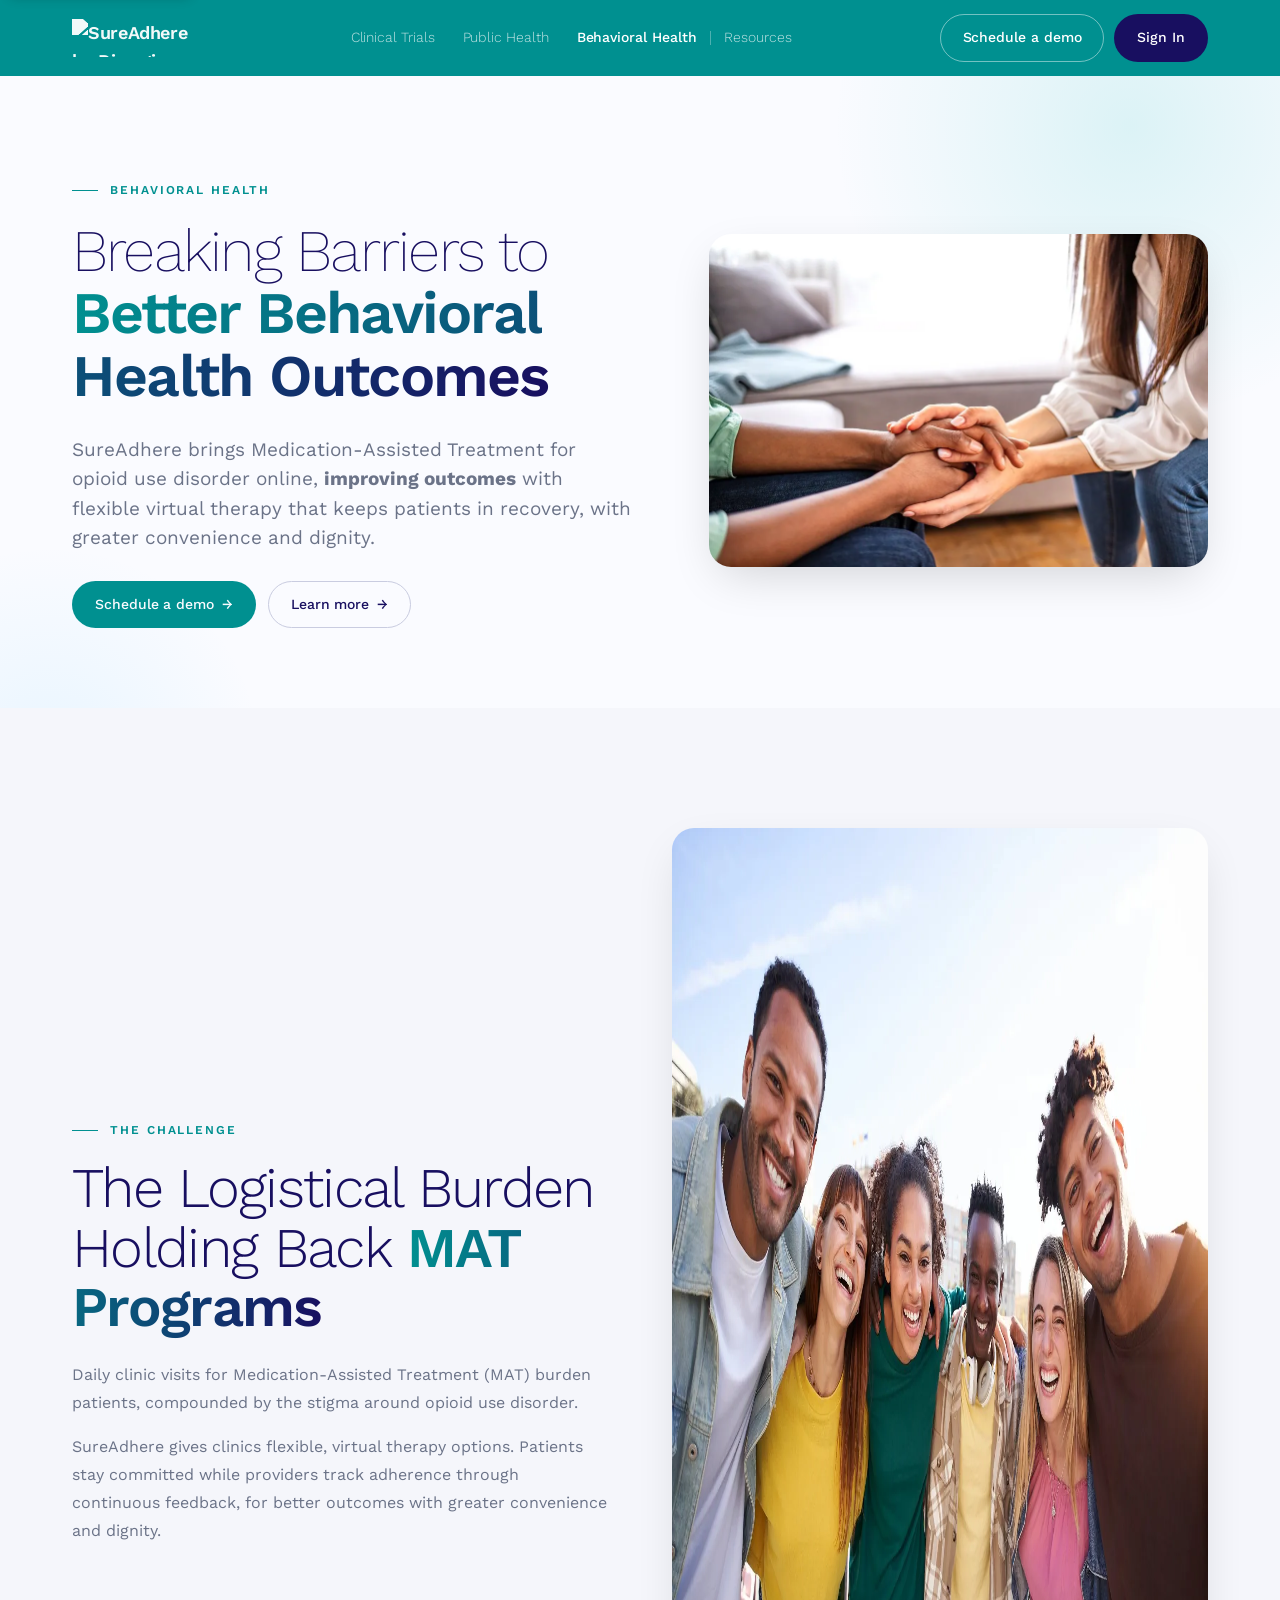
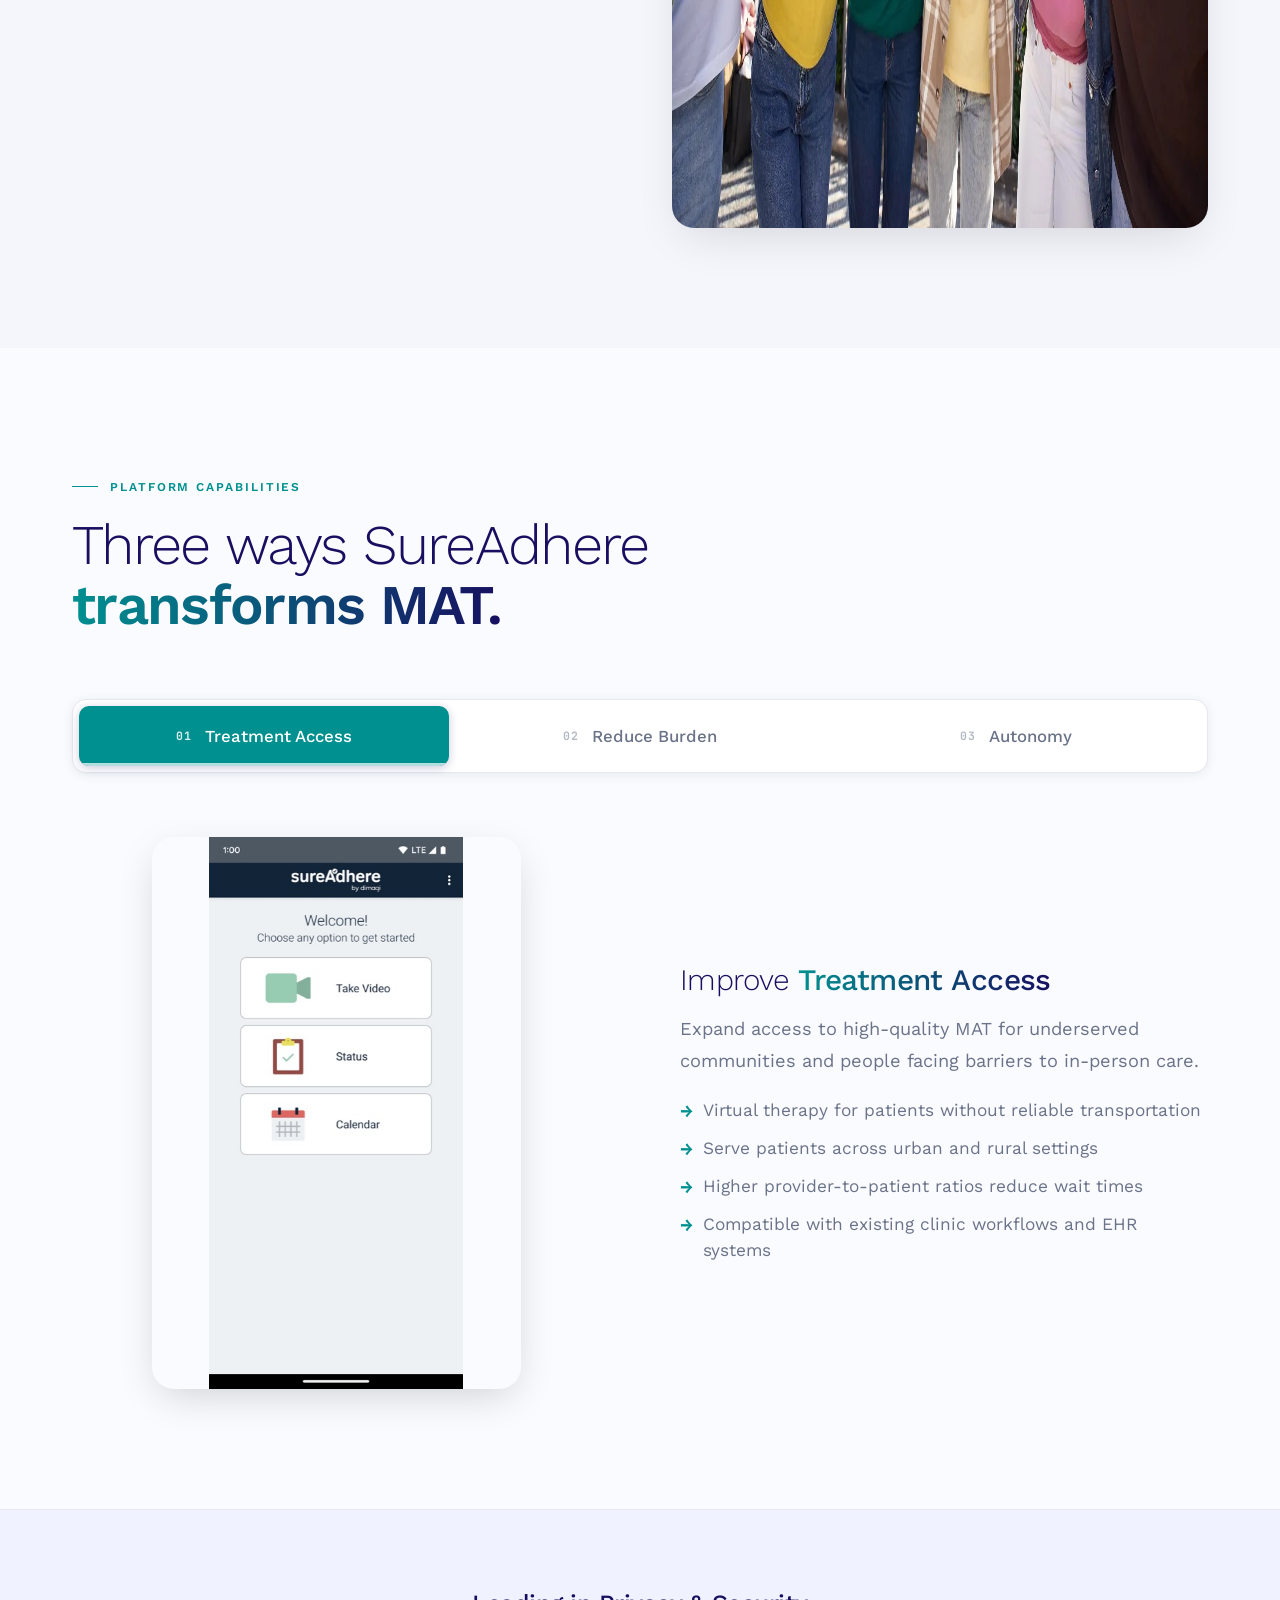
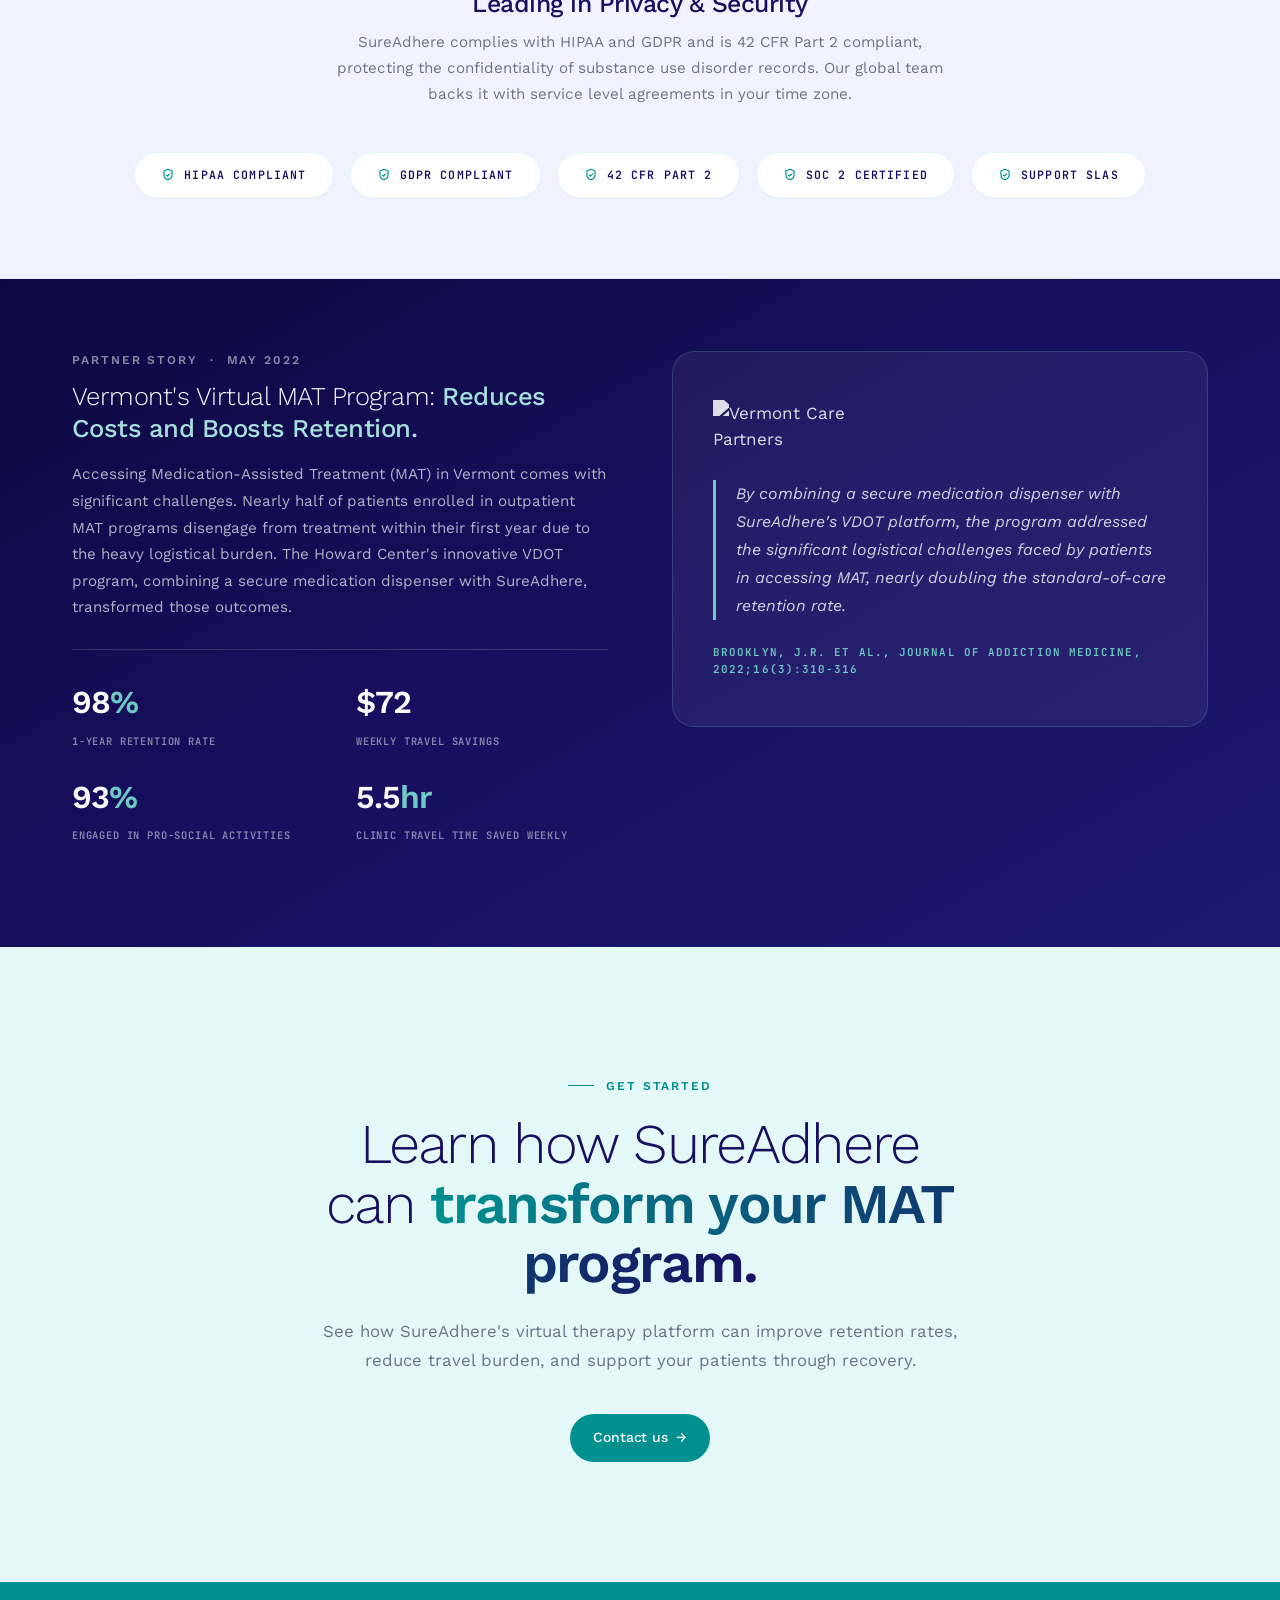
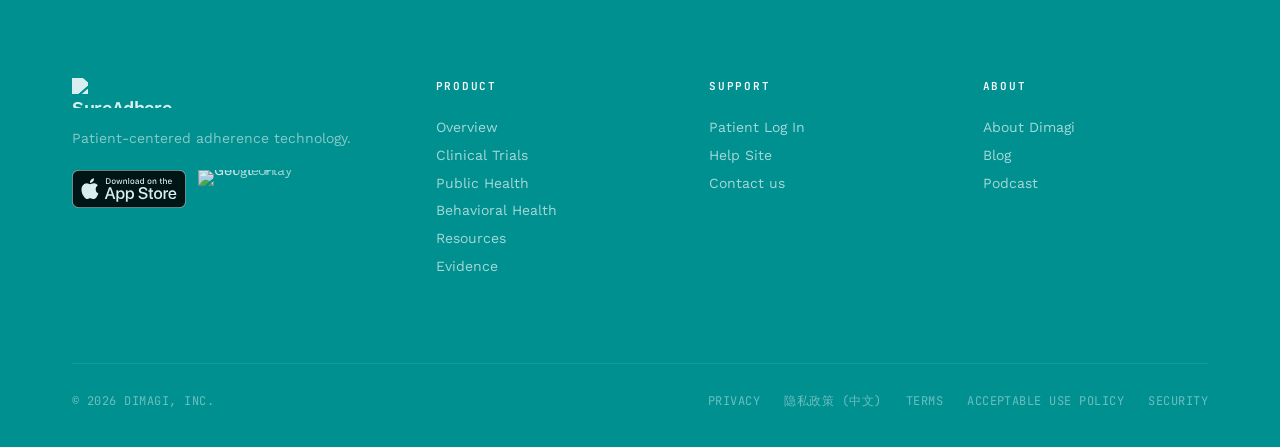
==== commit cbc76c0a: "Final pre-handover polish: SEO, image perf, and UI motion - Solution pages: MedicalWebPage JSON-LD o" ====
--- a/behavioral-health/index.html
+++ b/behavioral-health/index.html
@@ -14,6 +14,31 @@
 <meta property="og:description" content="SureAdhere transforms MAT care, reducing travel burden, doubling retention rates, and improving outcomes for opioid use disorder.">
 <meta property="og:image" content="https://dimagi.com/sureadhere/assets/images/hero-behavioral-health.jpg">
 <meta name="twitter:card" content="summary_large_image">
+
+<script type="application/ld+json">
+{
+  "@context": "https://schema.org",
+  "@type": "MedicalWebPage",
+  "@id": "https://dimagi.com/sureadhere/behavioral-health/",
+  "url": "https://dimagi.com/sureadhere/behavioral-health/",
+  "name": "SureAdhere for Behavioral Health",
+  "headline": "Virtual Medication-Assisted Treatment for opioid use disorder",
+  "description": "SureAdhere enables clinics to offer flexible virtual Medication-Assisted Treatment, reducing travel burden, doubling retention rates, and improving outcomes for opioid use disorder.",
+  "inLanguage": "en",
+  "isPartOf": { "@id": "https://dimagi.com/sureadhere/#website" },
+  "about": {
+    "@type": "MedicalCondition",
+    "name": "Opioid use disorder"
+  },
+  "audience": {
+    "@type": "MedicalAudience",
+    "audienceType": "Behavioral health clinics and treatment providers"
+  },
+  "publisher": { "@id": "https://dimagi.com/sureadhere/#organization" },
+  "primaryImageOfPage": "https://dimagi.com/sureadhere/assets/images/hero-behavioral-health.jpg"
+}
+</script>
+
 <link rel="preconnect" href="https://fonts.googleapis.com">
 <link rel="preconnect" href="https://fonts.gstatic.com" crossorigin>
 <link href="https://fonts.googleapis.com/css2?family=Work+Sans:wght@200;300;400;500;600;700&family=JetBrains+Mono:wght@400;500;600&display=swap" rel="stylesheet">
@@ -112,7 +137,7 @@
   <div class="container">
     <nav class="primary">
       <a class="logo" href="../index.html">
-        <img src="../assets/images/sureadhere-logo-full-color.png" alt="SureAdhere by Dimagi" style="height:38px;width:auto;filter:brightness(0) invert(1);opacity:0.95;">
+        <img src="../assets/images/sureadhere-logo-full-color.png" alt="SureAdhere by Dimagi" style="height:38px;width:auto;filter:brightness(0) invert(1);opacity:0.95;" width="520" height="151">
       </a>
       <div class="nav-links">
         <a href="../clinical-trials/index.html">Clinical Trials</a>
@@ -141,7 +166,7 @@
           Breaking Barriers to <em>Better Behavioral Health Outcomes</em>
         </h1>
         <p class="hero-sub">
-          SureAdhere transforms Medication-Assisted Treatment for opioid use disorder, <strong>improving outcomes</strong> by enabling clinics to offer flexible virtual therapy that keeps patients committed to recovery with greater convenience and dignity.
+          SureAdhere brings Medication-Assisted Treatment for opioid use disorder online, <strong>improving outcomes</strong> with flexible virtual therapy that keeps patients in recovery, with greater convenience and dignity.
         </p>
         <div class="hero-ctas">
           <a class="btn btn-indigo btn-arrow" href="../contact/">Schedule a demo</a>
@@ -149,7 +174,7 @@
         </div>
       </div>
       <div class="hero-image">
-        <img src="../assets/images/hero-behavioral-health.jpg" alt="Person in recovery using SureAdhere for virtual MAT" style="border-radius:var(--radius-lg);box-shadow:0 16px 48px -12px rgba(0,0,0,0.18);">
+        <img src="../assets/images/hero-behavioral-health.webp" alt="Person in recovery using SureAdhere for virtual MAT" style="border-radius:var(--radius-lg);box-shadow:0 16px 48px -12px rgba(0,0,0,0.18);" width="1000" height="667">
       </div>
     </div>
   </div>
@@ -163,14 +188,14 @@
         <span class="eyebrow">THE CHALLENGE</span>
         <h2 class="section-title">The Logistical Burden Holding Back <em>MAT Programs</em></h2>
         <p style="color:var(--muted);font-size:1rem;line-height:1.75;margin:24px 0 16px;">
-          Daily clinic visits for Medication-Assisted Treatment (MAT) can place a heavy burden on patients, compounded by the stigma surrounding opioid use disorder.
+          Daily clinic visits for Medication-Assisted Treatment (MAT) burden patients, compounded by the stigma around opioid use disorder.
         </p>
         <p style="color:var(--muted);font-size:1rem;line-height:1.75;margin:0;">
-          SureAdhere transforms care by enabling clinics to offer flexible, virtual therapy options. Patients stay committed to their treatment, while providers ensure adherence through continuous feedback, helping patients achieve better health outcomes with greater convenience and dignity.
+          SureAdhere gives clinics flexible, virtual therapy options. Patients stay committed while providers track adherence through continuous feedback, for better outcomes with greater convenience and dignity.
         </p>
       </div>
       <div>
-        <img src="../assets/images/bh-community.jpg" alt="Community members supported by behavioral health MAT program" style="border-radius:var(--radius-lg);box-shadow:0 16px 48px -12px rgba(0,0,0,0.14);" loading="lazy">
+        <img src="../assets/images/bh-community.webp" alt="Community members supported by behavioral health MAT program" style="border-radius:var(--radius-lg);box-shadow:0 16px 48px -12px rgba(0,0,0,0.14);" loading="lazy" width="1500" height="1000">
       </div>
     </div>
   </div>
@@ -199,7 +224,7 @@
     <div id="bh-tab-access" class="cap-panel active">
       <div class="cap-panel-copy">
         <h3>Improve <em>Treatment Access</em></h3>
-        <p>Expand access to high-quality MAT for underserved communities and individuals facing barriers to traditional in-person care.</p>
+        <p>Expand access to high-quality MAT for underserved communities and people facing barriers to in-person care.</p>
         <ul>
           <li>Virtual therapy for patients without reliable transportation</li>
           <li>Serve patients across urban and rural settings</li>
@@ -208,14 +233,14 @@
         </ul>
       </div>
       <div class="cap-panel-img">
-        <img src="../assets/images/bh-home.jpg" alt="Patient at home using SureAdhere" loading="lazy" style="max-height:552px;border-radius:var(--radius-lg);box-shadow:0 12px 40px -8px rgba(0,0,0,0.18);">
+        <img src="../assets/images/bh-home.jpg" alt="Patient at home using SureAdhere" loading="lazy" style="max-height:552px;border-radius:var(--radius-lg);box-shadow:0 12px 40px -8px rgba(0,0,0,0.18);" width="369" height="800">
       </div>
     </div>
 
     <div id="bh-tab-burden" class="cap-panel">
       <div class="cap-panel-copy">
         <h3>Reduce <em>Treatment Burden</em></h3>
-        <p>Overcome the time, cost, and travel burdens associated with in-person MAT through secure and reliable remote treatment support.</p>
+        <p>Remove the time, cost, and travel burdens of in-person MAT with secure remote treatment support.</p>
         <ul>
           <li>Patients record doses via video from home, no clinic commute</li>
           <li>Saves patients an average of 5.5 hours of travel per week</li>
@@ -224,14 +249,14 @@
         </ul>
       </div>
       <div class="cap-panel-img">
-        <img src="../assets/images/bh-step-2.png" alt="SureAdhere web quick actions dashboard" loading="lazy" style="max-height:518px;">
+        <img src="../assets/images/bh-step-2.webp" alt="SureAdhere web quick actions dashboard" loading="lazy" style="max-height:518px;" width="1525" height="817">
       </div>
     </div>
 
     <div id="bh-tab-autonomy" class="cap-panel">
       <div class="cap-panel-copy">
         <h3>Increase <em>Autonomy</em></h3>
-        <p>Help patients take charge of their recovery with a platform that fits seamlessly into their lives, offering flexibility and convenience throughout treatment.</p>
+        <p>Help patients take charge of recovery with a platform that fits their lives, flexible and convenient throughout treatment.</p>
         <ul>
           <li>Flexible dosing windows that adapt to patients' schedules</li>
           <li>Secure in-app messaging for discreet, stigma-free communication</li>
@@ -240,7 +265,7 @@
         </ul>
       </div>
       <div class="cap-panel-img">
-        <img src="../assets/images/bh-step-3.png" alt="SureAdhere patient mobile symptoms screen" loading="lazy" style="max-height:552px;border-radius:var(--radius-lg);box-shadow:0 12px 40px -8px rgba(0,0,0,0.18);">
+        <img src="../assets/images/bh-step-3.webp" alt="SureAdhere patient mobile symptoms screen" loading="lazy" style="max-height:552px;border-radius:var(--radius-lg);box-shadow:0 12px 40px -8px rgba(0,0,0,0.18);" width="533" height="1114">
       </div>
     </div>
 
@@ -252,14 +277,14 @@
   <div class="container">
     <div class="ct-compliance-head">
       <h3>Leading in Privacy &amp; Security</h3>
-      <p>SureAdhere complies with US HIPAA and European GDPR data privacy regulations, and is 42 CFR Part 2 compliant, protecting the confidentiality of substance use disorder treatment records. Our global support team provides comprehensive service level agreements based on local time zones.</p>
+      <p>SureAdhere complies with HIPAA and GDPR and is 42 CFR Part 2 compliant, protecting the confidentiality of substance use disorder records. Our global team backs it with service level agreements in your time zone.</p>
     </div>
     <div class="ct-compliance-items">
-      <span class="ct-compliance-badge">HIPAA Compliant</span>
-      <span class="ct-compliance-badge">GDPR Compliant</span>
-      <span class="ct-compliance-badge">42 CFR Part 2</span>
-      <span class="ct-compliance-badge">SOC 2 Certified</span>
-      <span class="ct-compliance-badge">Support SLAs</span>
+      <span class="ct-compliance-badge"><svg viewBox="0 0 24 24" fill="none" stroke="currentColor" stroke-width="2" stroke-linecap="round" stroke-linejoin="round" aria-hidden="true"><path d="M12 2l7 3v6c0 4.5-3 8-7 9-4-1-7-4.5-7-9V5l7-3z"/><path d="M9 12l2 2 4-4"/></svg>HIPAA Compliant</span>
+      <span class="ct-compliance-badge"><svg viewBox="0 0 24 24" fill="none" stroke="currentColor" stroke-width="2" stroke-linecap="round" stroke-linejoin="round" aria-hidden="true"><path d="M12 2l7 3v6c0 4.5-3 8-7 9-4-1-7-4.5-7-9V5l7-3z"/><path d="M9 12l2 2 4-4"/></svg>GDPR Compliant</span>
+      <span class="ct-compliance-badge"><svg viewBox="0 0 24 24" fill="none" stroke="currentColor" stroke-width="2" stroke-linecap="round" stroke-linejoin="round" aria-hidden="true"><path d="M12 2l7 3v6c0 4.5-3 8-7 9-4-1-7-4.5-7-9V5l7-3z"/><path d="M9 12l2 2 4-4"/></svg>42 CFR Part 2</span>
+      <span class="ct-compliance-badge"><svg viewBox="0 0 24 24" fill="none" stroke="currentColor" stroke-width="2" stroke-linecap="round" stroke-linejoin="round" aria-hidden="true"><path d="M12 2l7 3v6c0 4.5-3 8-7 9-4-1-7-4.5-7-9V5l7-3z"/><path d="M9 12l2 2 4-4"/></svg>SOC 2 Certified</span>
+      <span class="ct-compliance-badge"><svg viewBox="0 0 24 24" fill="none" stroke="currentColor" stroke-width="2" stroke-linecap="round" stroke-linejoin="round" aria-hidden="true"><path d="M12 2l7 3v6c0 4.5-3 8-7 9-4-1-7-4.5-7-9V5l7-3z"/><path d="M9 12l2 2 4-4"/></svg>Support SLAs</span>
     </div>
   </div>
 </div>
@@ -293,7 +318,7 @@
       </div>
 
       <div class="story-featured-visual">
-        <img class="story-featured-logo" src="../assets/images/logo-vermont-care.png" alt="Vermont Care Partners" loading="lazy">
+        <img class="story-featured-logo" src="../assets/images/logo-vermont-care.png" alt="Vermont Care Partners" loading="lazy" width="239" height="91">
         <p class="story-quote-text">
           By combining a secure medication dispenser with SureAdhere's VDOT platform, the program addressed the significant logistical challenges faced by patients in accessing MAT, nearly doubling the standard-of-care retention rate.
         </p>
@@ -323,9 +348,13 @@
     <div class="footer-grid">
       <div class="footer-brand">
         <div class="logo" style="gap:10px;">
-          <img src="../assets/images/sureadhere-logo-full-color.png" alt="SureAdhere by Dimagi" style="height:30px;width:auto;filter:brightness(0) invert(1);opacity:0.85;">
+          <img src="../assets/images/sureadhere-logo-full-color.png" alt="SureAdhere by Dimagi" style="height:30px;width:auto;filter:brightness(0) invert(1);opacity:0.85;" width="520" height="151" loading="lazy">
         </div>
         <p>Patient-centered adherence technology.</p>
+        <div class="footer-badges">
+          <a href="https://apps.apple.com/us/app/sureadhere-by-dimagi/id6444502883" target="_blank" rel="noopener"><img src="../assets/images/badge-app-store.svg" alt="Download on the App Store" class="badge-apple" width="120" height="40" loading="lazy"></a>
+          <a href="https://play.google.com/store/apps/details?id=com.dimagi.sureadhere&hl=en_US" target="_blank" rel="noopener"><img src="../assets/images/badge-google-play.png" alt="Get it on Google Play" class="badge-google" width="646" height="250" loading="lazy"></a>
+        </div>
       </div>
       <div class="footer-col">
         <h5>Product</h5>
@@ -345,10 +374,6 @@
           <li><a href="https://dimagi.atlassian.net/wiki/spaces/sa/overview" target="_blank" rel="noopener">Help Site</a></li>
           <li><a href="../contact/">Contact us</a></li>
         </ul>
-          <div class="footer-badges">
-            <a href="https://apps.apple.com/us/app/sureadhere-by-dimagi/id6444502883" target="_blank" rel="noopener"><img src="../assets/images/badge-app-store.svg" alt="Download on the App Store" class="badge-apple"></a>
-            <a href="https://play.google.com/store/apps/details?id=com.dimagi.sureadhere&hl=en_US" target="_blank" rel="noopener"><img src="../assets/images/badge-google-play.png" alt="Get it on Google Play" class="badge-google"></a>
-          </div>
       </div>
       <div class="footer-col">
         <h5>About</h5>
@@ -392,16 +417,48 @@
     });
   });
 
-  document.querySelectorAll('.cap-tab').forEach(function (btn) {
-    btn.addEventListener('click', function () {
-      var target = this.getAttribute('data-tab');
-      document.querySelectorAll('.cap-tab').forEach(function (t) { t.classList.remove('active'); });
-      document.querySelectorAll('.cap-panel').forEach(function (p) { p.classList.remove('active'); });
-      this.classList.add('active');
-      var panel = document.getElementById(target);
+  // Capability tabs: click to switch, and auto-rotate through them like the
+  // CommCare solutions band. Pauses while the visitor is in the section; resumes
+  // on leave; respects reduced-motion. The 5000ms period matches the CSS cap-fill.
+  (function () {
+    var tabs = Array.prototype.slice.call(document.querySelectorAll('.cap-tab'));
+    if (tabs.length < 2) return;
+    var panels = document.querySelectorAll('.cap-panel');
+    var section = tabs[0].closest('.section') || document.querySelector('.cap-tabs').parentNode;
+    var PERIOD = 5000;
+    var timer = null;
+    var reduce = window.matchMedia && window.matchMedia('(prefers-reduced-motion: reduce)').matches;
+
+    function activate(idx) {
+      tabs.forEach(function (t, i) { t.classList.toggle('active', i === idx); });
+      panels.forEach(function (p) { p.classList.remove('active'); });
+      var panel = document.getElementById(tabs[idx].getAttribute('data-tab'));
       if (panel) panel.classList.add('active');
+    }
+    function current() {
+      for (var i = 0; i < tabs.length; i++) { if (tabs[i].classList.contains('active')) return i; }
+      return 0;
+    }
+    function start() {
+      if (reduce || timer) return;
+      section.classList.add('cap-rotating');
+      timer = setInterval(function () { activate((current() + 1) % tabs.length); }, PERIOD);
+    }
+    function stop() {
+      if (timer) { clearInterval(timer); timer = null; }
+      section.classList.remove('cap-rotating');
+    }
+
+    tabs.forEach(function (btn, idx) {
+      btn.addEventListener('click', function () { stop(); activate(idx); });
     });
-  });
+    section.addEventListener('mouseenter', stop);
+    section.addEventListener('mouseleave', start);
+    section.addEventListener('focusin', stop);
+    section.addEventListener('focusout', function (e) { if (!section.contains(e.relatedTarget)) start(); });
+
+    start();
+  })();
 })();
 </script>
 </body>
--- a/assets/styles.css
+++ b/assets/styles.css
@@ -167,15 +167,16 @@
   font-weight: 600; font-size: 18px; letter-spacing: -0.02em;
   color: #fff;
 }
-.nav-wrap .logo-img { filter: brightness(0) invert(1); opacity: 0.95; transition: filter 220ms ease, opacity 220ms ease; }
+.nav-wrap .logo-img { filter: brightness(0) invert(1); opacity: 0.95; transition: filter 220ms ease, opacity 220ms ease, transform 220ms ease; }
 .nav-wrap .logo img,
-.nav-wrap .logo .logo-img { transition: filter 220ms ease, opacity 220ms ease; }
+.nav-wrap .logo .logo-img { transition: filter 220ms ease, opacity 220ms ease, transform 220ms ease; }
 .nav-wrap .logo:hover img,
 .nav-wrap .logo:focus-visible img,
 .nav-wrap .logo:hover .logo-img,
 .nav-wrap .logo:focus-visible .logo-img {
-  filter: brightness(0) saturate(100%) invert(10%) sepia(85%) saturate(3000%) hue-rotate(251deg) brightness(80%) contrast(118%) !important;
+  filter: brightness(0) invert(1) drop-shadow(0 2px 12px rgba(255, 255, 255, 0.55)) !important;
   opacity: 1 !important;
+  transform: scale(1.04);
 }
 .logo-img {
   height: 36px; width: auto;
@@ -371,7 +372,7 @@
 
 /* Dark hero variant - homepage indigo-saturated header */
 .hero.hero-dark {
-  background: #009090;
+  background: linear-gradient(160deg, #008C8E 0%, #009090 48%, #04A096 100%);
   color: var(--paper);
   padding: 96px 0 88px;
 }
@@ -795,6 +796,7 @@
   border: none; background: transparent; cursor: pointer;
   font-family: var(--sans); font-size: 1.05rem; font-weight: 500;
   color: var(--muted); transition: all 0.2s ease;
+  position: relative; overflow: hidden;
 }
 .cap-tab:hover { background: var(--paper-2); color: var(--ink); }
 .cap-tab.active { background: var(--indigo); color: #fff; box-shadow: 0 2px 10px rgba(24,15,96,0.22); }
@@ -803,10 +805,27 @@
   letter-spacing: 0.1em; opacity: 0.5;
 }
 .cap-tab.active .cap-tab-num { opacity: 0.85; }
+/* Auto-rotate cue: a progress bar fills under the active tab while the set is
+   cycling (mirrors the CommCare solutions rotator). The 5s fill is kept in sync
+   with the 5000ms JS interval; .cap-rotating is toggled by the page script. */
+.cap-tab::after {
+  content: ""; position: absolute; left: 0; bottom: 0;
+  height: 3px; width: 0; border-radius: 999px;
+  background: rgba(255,255,255,0.7);
+  pointer-events: none;
+}
+.cap-rotating .cap-tab.active::after { animation: cap-fill 5s linear forwards; }
+@keyframes cap-fill { from { width: 0; } to { width: 100%; } }
 .cap-panel { display: none; }
 .cap-panel.active {
   display: grid; grid-template-columns: 1fr 1fr;
   gap: 80px; align-items: center; padding-top: 64px;
+  animation: cap-panel-in 0.45s ease;
+}
+@keyframes cap-panel-in { from { opacity: 0.35; } to { opacity: 1; } }
+@media (prefers-reduced-motion: reduce) {
+  .cap-rotating .cap-tab.active::after { animation: none; }
+  .cap-panel.active { animation: none; }
 }
 .cap-panel-img { order: -1; display: flex; align-items: center; justify-content: center; flex-direction: column; gap: 20px; }
 .cap-panel-img img { max-width: 100%; height: auto; object-fit: contain; display: block; }
@@ -6524,14 +6543,29 @@
 .ct-compliance-head p { color: var(--muted); font-size: 0.95rem; max-width: 640px; margin: 0 auto; line-height: 1.7; }
 .ct-compliance-items { display: flex; align-items: center; justify-content: center; gap: 16px; flex-wrap: wrap; }
 .ct-compliance-badge {
+  display: inline-flex;
+  align-items: center;
+  gap: 9px;
   font-family: var(--mono);
   font-size: 0.72rem; font-weight: 600;
   letter-spacing: 0.1em; text-transform: uppercase;
   color: var(--indigo-deep);
   background: var(--paper-2);
   border: 1px solid var(--indigo-soft);
-  border-radius: var(--radius-sm);
-  padding: 14px 28px;
+  border-radius: 999px;
+  padding: 13px 26px;
+  box-shadow: 0 1px 2px rgba(13,31,31,0.04);
+  transition: border-color 180ms ease, box-shadow 180ms ease, transform 180ms ease;
+}
+.ct-compliance-badge:hover {
+  border-color: var(--indigo);
+  box-shadow: 0 6px 18px -8px rgba(0,144,144,0.32);
+  transform: translateY(-1px);
+}
+.ct-compliance-badge svg {
+  width: 14px; height: 14px;
+  color: var(--indigo);
+  flex-shrink: 0;
 }
 
 /* ---- Partner stories (dark) ---- */
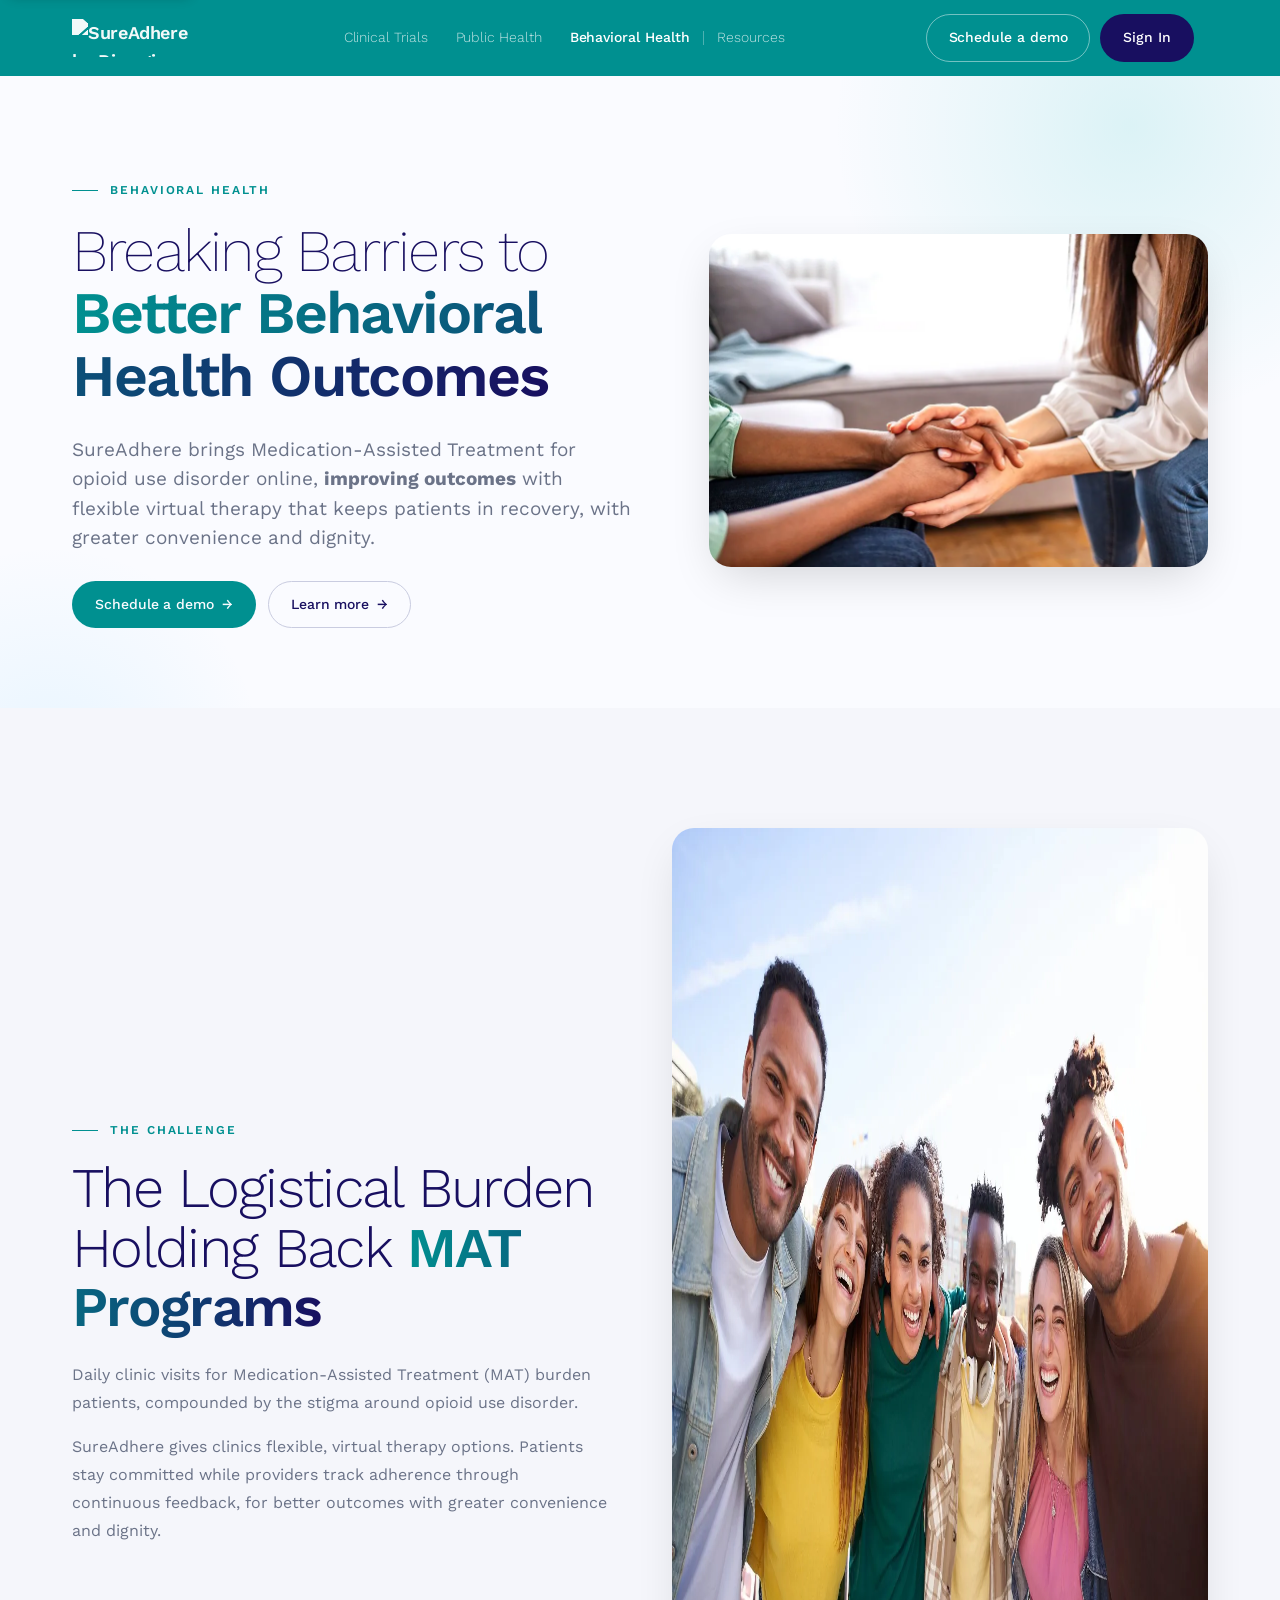
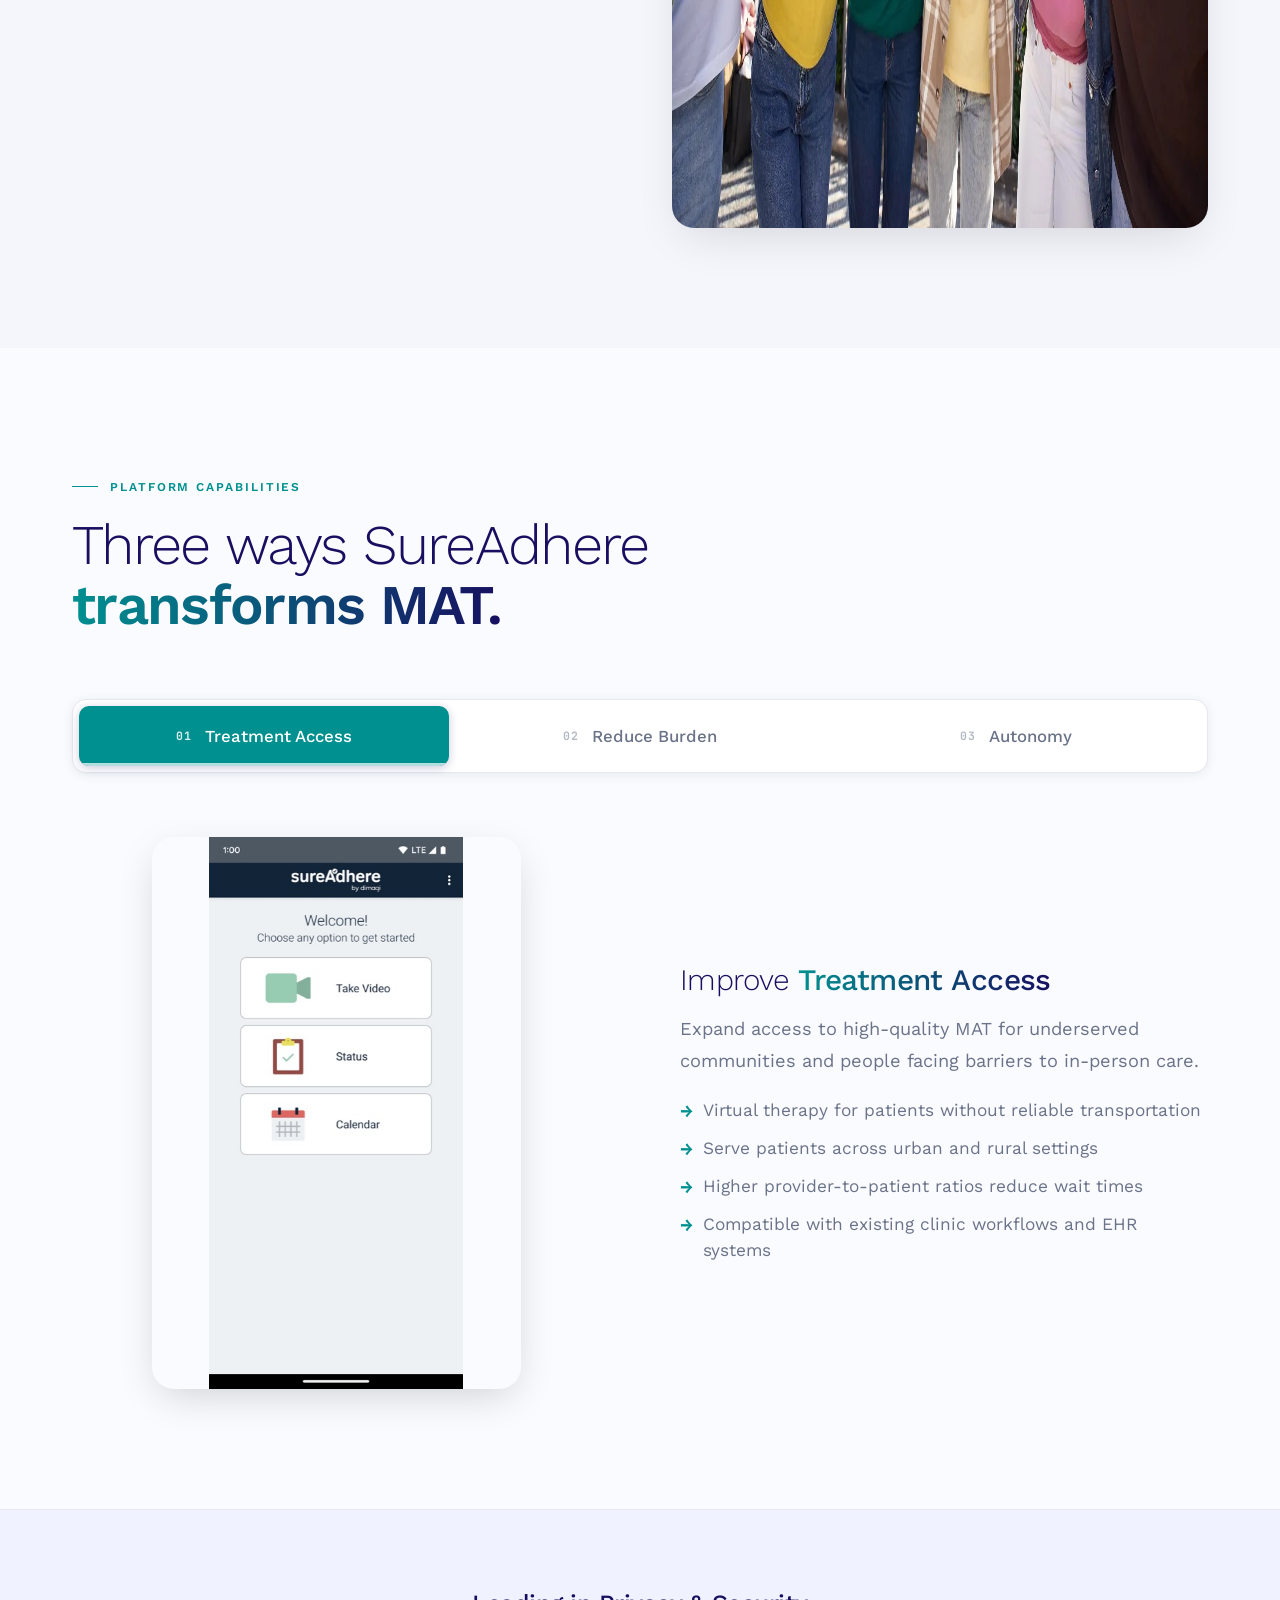
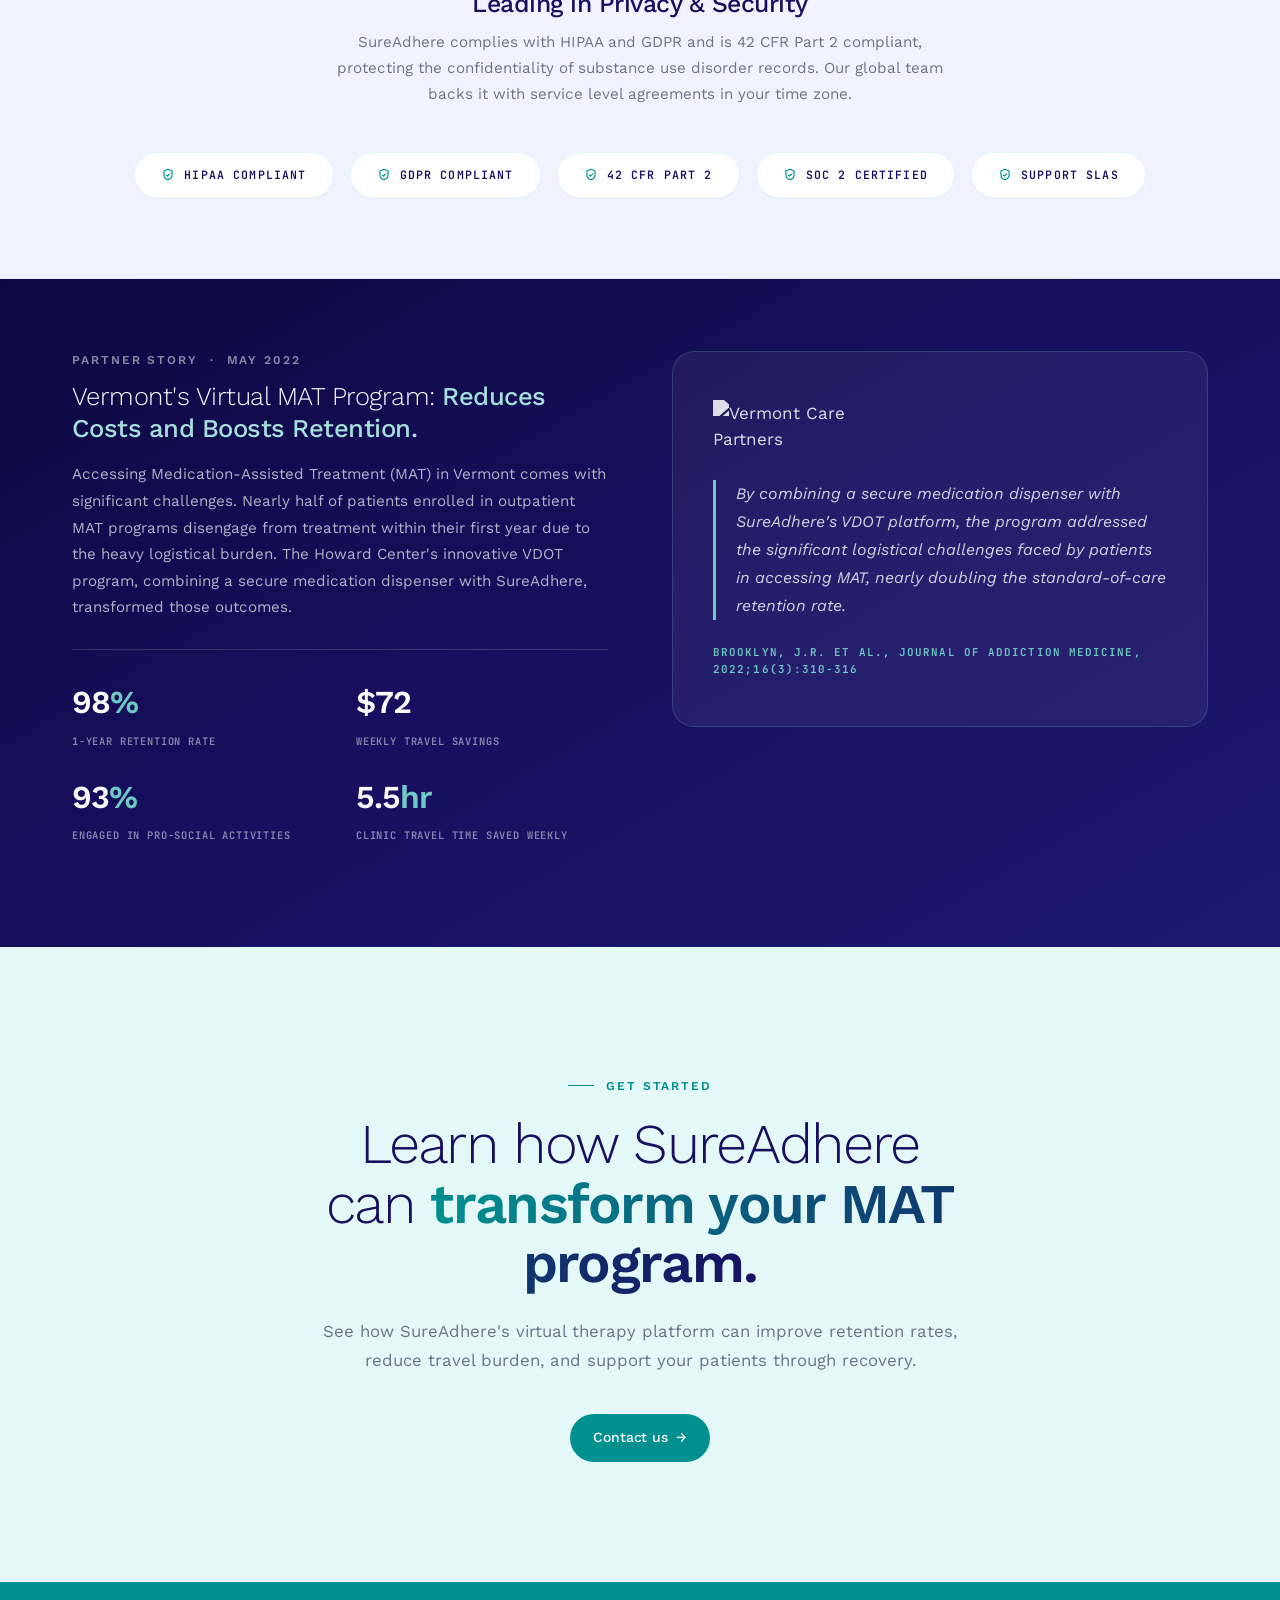
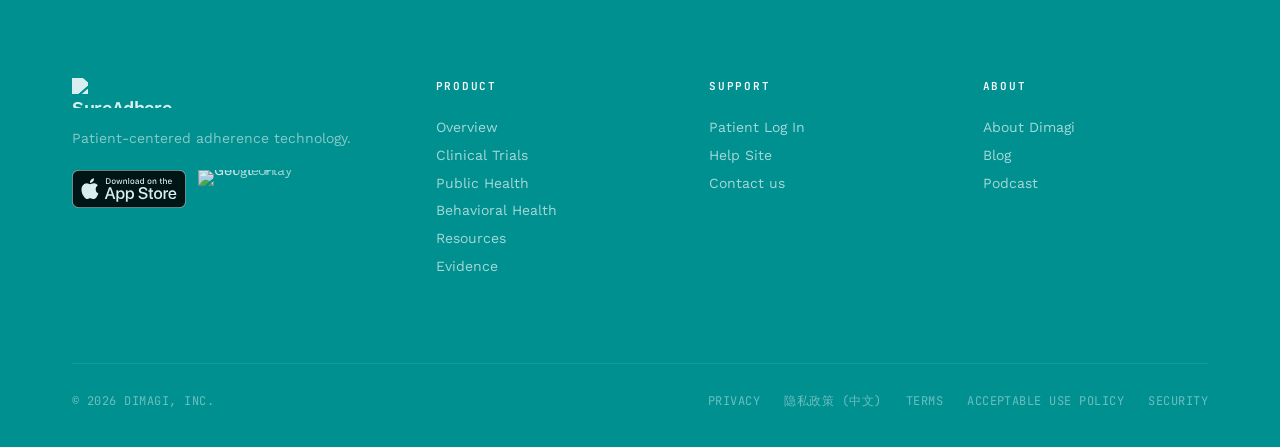
==== commit de8c6963: "i18n: add GTranslate language switcher + fix language count Mirrors the CommCare pre-login widget so" ====
--- a/behavioral-health/index.html
+++ b/behavioral-health/index.html
@@ -148,6 +148,9 @@
       <div class="nav-cta">
         <a class="btn btn-ghost" href="../contact/">Schedule a demo</a>
         <a class="btn btn-primary" href="https://secure.sureadhere.com/" target="_blank" rel="noopener">Sign In</a>
+        <div class="nav-lang" aria-label="Language">
+          <div class="gtranslate_wrapper"></div>
+        </div>
       </div>
       <button class="nav-hamburger" aria-label="Open menu" aria-expanded="false">
         <span></span><span></span><span></span>
@@ -461,5 +464,15 @@
   })();
 })();
 </script>
+<script>
+  window.gtranslateSettings = {
+    "default_language": "en",
+    "languages": ["en","ar","zh-CN","nl","fr","de","it","pt","ru","es"],
+    "wrapper_selector": ".gtranslate_wrapper",
+    "flag_style": "3d",
+    "native_language_names": true
+  };
+</script>
+<script defer src="https://cdn.gtranslate.net/widgets/latest/dwf.js"></script>
 </body>
 </html>
--- a/assets/styles.css
+++ b/assets/styles.css
@@ -321,6 +321,16 @@
   outline: 2px solid var(--indigo);
   outline-offset: 2px;
   border-radius: 2px;
+}
+/* Accessibility: extend the same focus ring to every keyboard-reachable interactive.
+   :where() keeps specificity 0 so element-specific rules above still win. */
+:where(button, summary, [role="button"], [tabindex]:not([tabindex="-1"])):focus-visible {
+  outline: 2px solid var(--indigo);
+  outline-offset: 2px;
+}
+:where(.on-dark, .hero-dark, .cta-band, .section.dark) :where(a, button, summary, [role="button"], [tabindex]:not([tabindex="-1"])):focus-visible,
+footer :where(a, button, summary, [role="button"], [tabindex]:not([tabindex="-1"])):focus-visible {
+  outline-color: #fff;
 }
 
 /* ---- HERO ---- */
@@ -6733,3 +6743,86 @@
   .story-featured { grid-template-columns: 1fr; gap: 40px; }
   .story-secondary-grid { grid-template-columns: 1fr; }
 }
+
+/* === GTranslate language switcher === */
+.nav-lang { display: inline-flex; align-items: center; margin-left: 4px; }
+
+/* Pin the GTranslate widget inside the nav. dwf.js defaults to position:fixed
+   at the bottom of the viewport, so override with !important to overcome its
+   own inline styles. */
+.nav-lang .gt_switcher_wrapper {
+  position: relative !important;
+  bottom: auto !important;
+  left: auto !important;
+  z-index: 5 !important;
+  width: 36px !important;
+}
+.nav-lang .gt_switcher {
+  font-family: inherit !important;
+  width: 100% !important;
+  border: none !important;
+}
+.nav-lang .gt_selected {
+  border: none !important;
+  background: transparent !important;
+  width: 100% !important;
+}
+.nav-lang .gt_selected a {
+  display: flex !important;
+  align-items: center !important;
+  justify-content: center !important;
+  width: 100% !important;
+  height: 28px !important;
+  padding: 0 !important;
+  border-radius: 6px !important;
+  background: rgba(255,255,255,0.10) !important;
+  font-size: 0 !important;
+  line-height: 0 !important;
+  color: transparent !important;
+  overflow: hidden !important;
+  text-decoration: none !important;
+  box-sizing: border-box !important;
+}
+.nav-lang .gt_selected a:hover { background: rgba(255,255,255,0.20) !important; }
+.nav-lang .gt_selected a img {
+  width: 20px !important;
+  height: 20px !important;
+  display: block !important;
+  border-radius: 2px !important;
+}
+.nav-lang .gt_switcher_wrapper .gt_option {
+  position: absolute !important;
+  top: 100% !important;
+  right: 0 !important;
+  left: auto !important;
+  bottom: auto !important;
+  height: auto !important;
+  margin-top: 6px !important;
+  width: 200px !important;
+  max-height: 60vh !important;
+  overflow-y: auto !important;
+  background: #fff !important;
+  border-radius: 8px !important;
+  box-shadow: 0 6px 24px rgba(0,0,0,0.18) !important;
+  padding: 6px 0 !important;
+}
+.nav-lang .gt_switcher_wrapper .gt_option a {
+  display: flex !important;
+  align-items: center !important;
+  gap: 8px !important;
+  padding: 6px 12px !important;
+  color: #1a1a1a !important;
+  font-size: 13px !important;
+  line-height: 1.3 !important;
+  text-decoration: none !important;
+}
+.nav-lang .gt_switcher_wrapper .gt_option a:hover { background: rgba(0,0,0,0.05) !important; }
+.nav-lang .gt_switcher_wrapper .gt_option a img {
+  width: 18px !important;
+  height: 18px !important;
+  border-radius: 2px !important;
+}
+/* Suppress the Google Translate top banner that pushes the page down. */
+.goog-te-banner-frame, .skiptranslate { display: none !important; }
+body { top: 0 !important; }
+/* === /GTranslate === */
